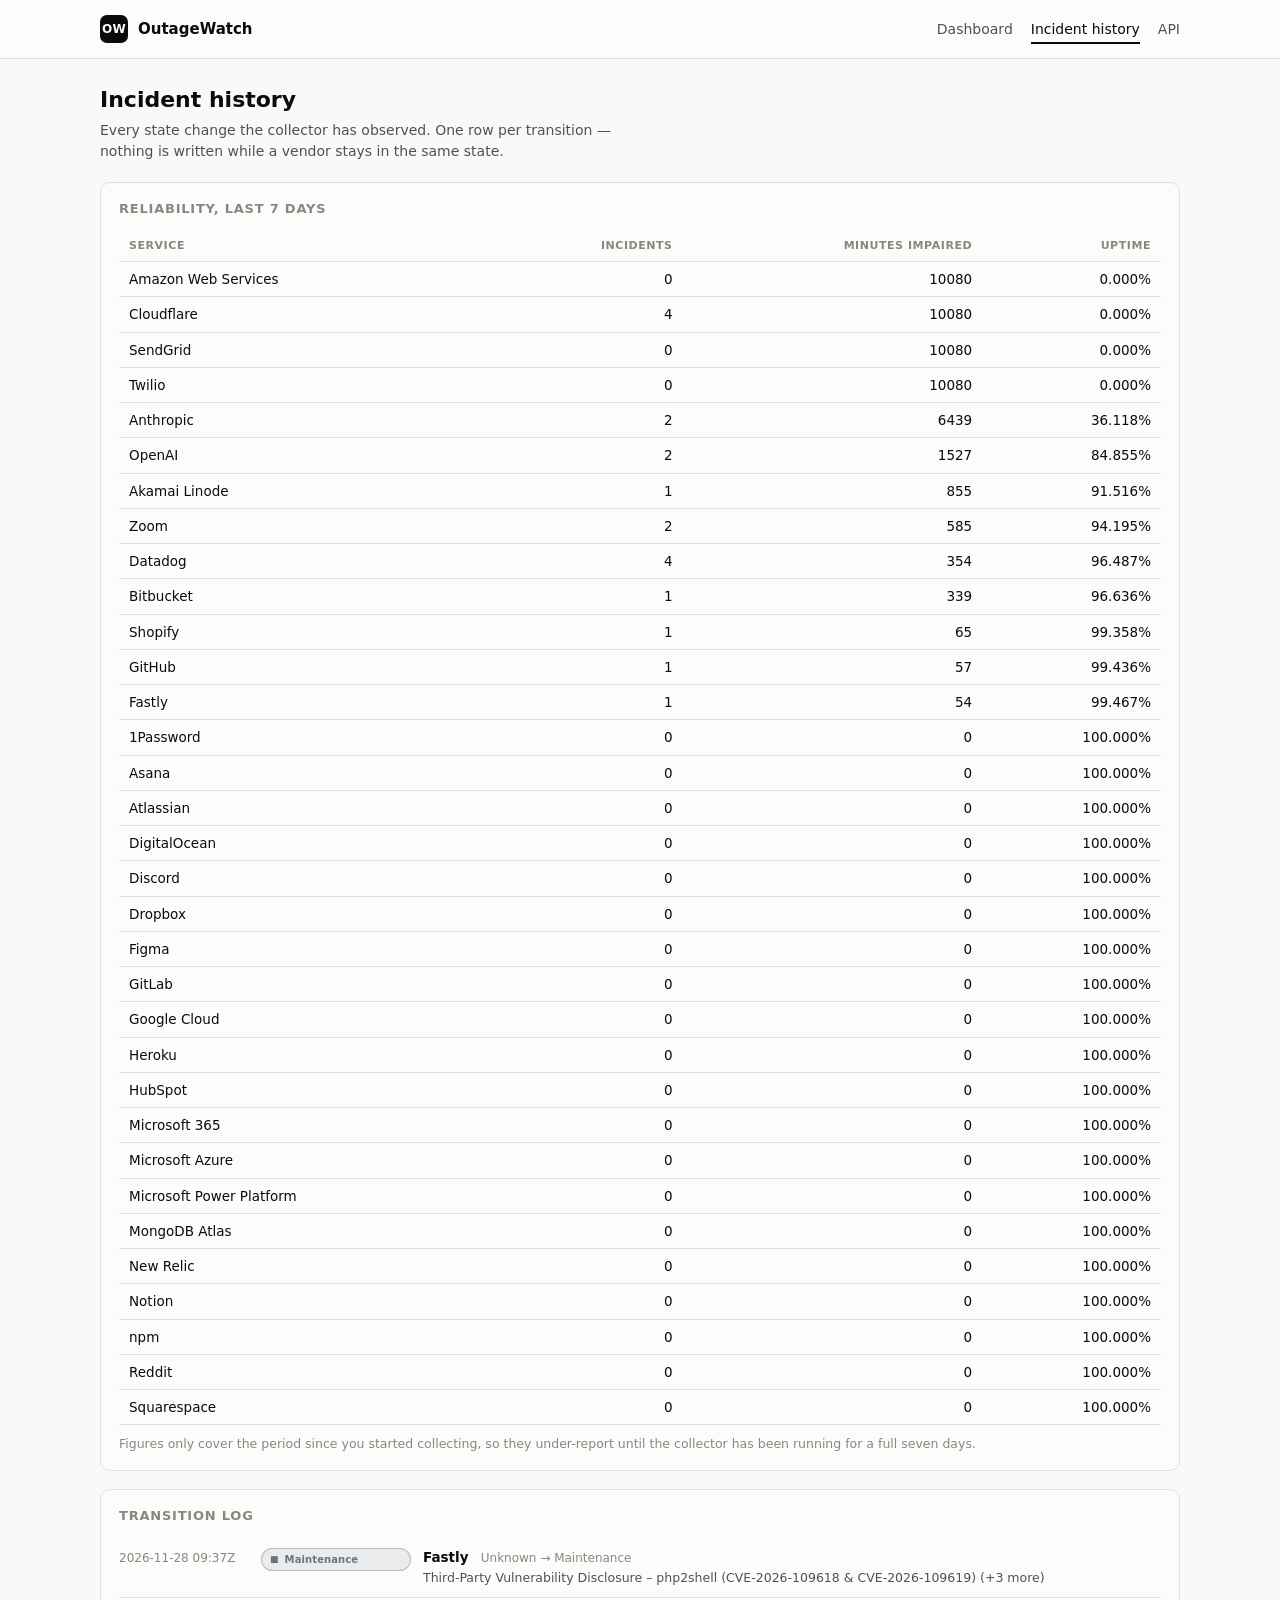
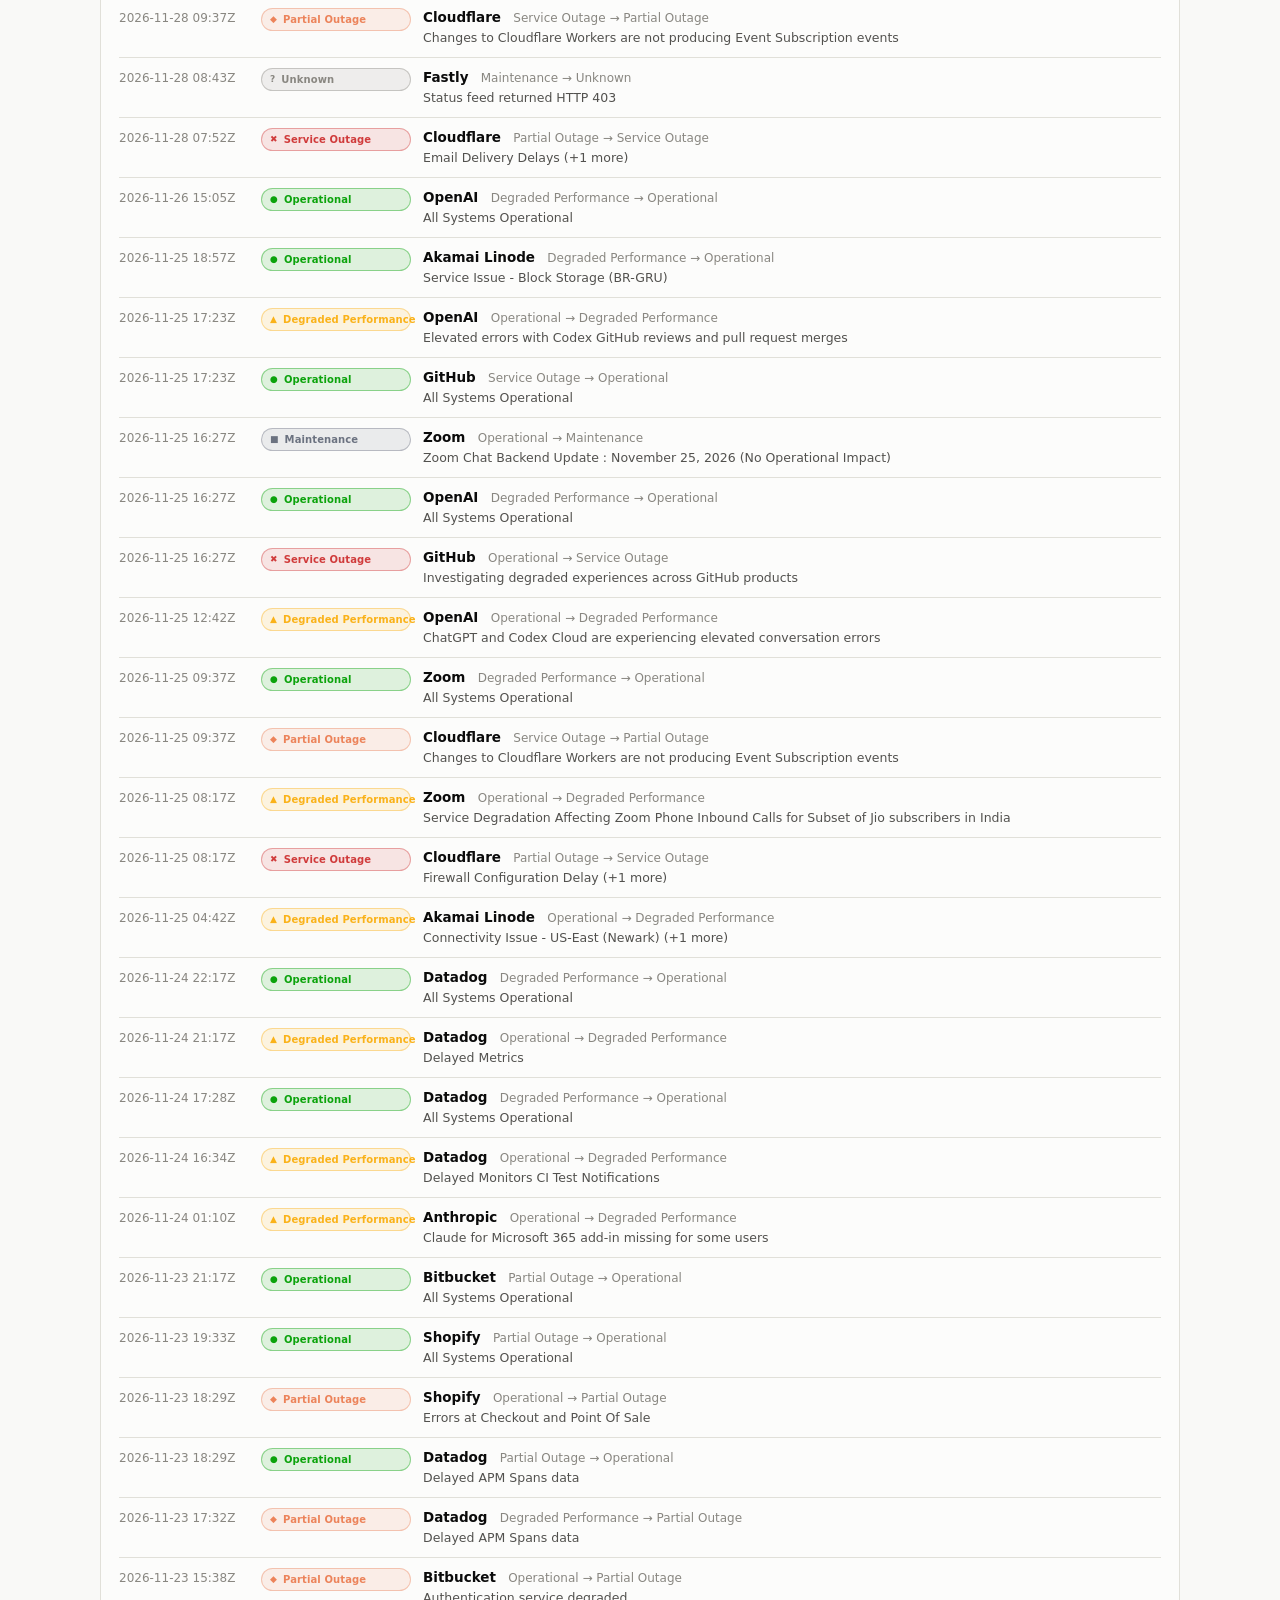
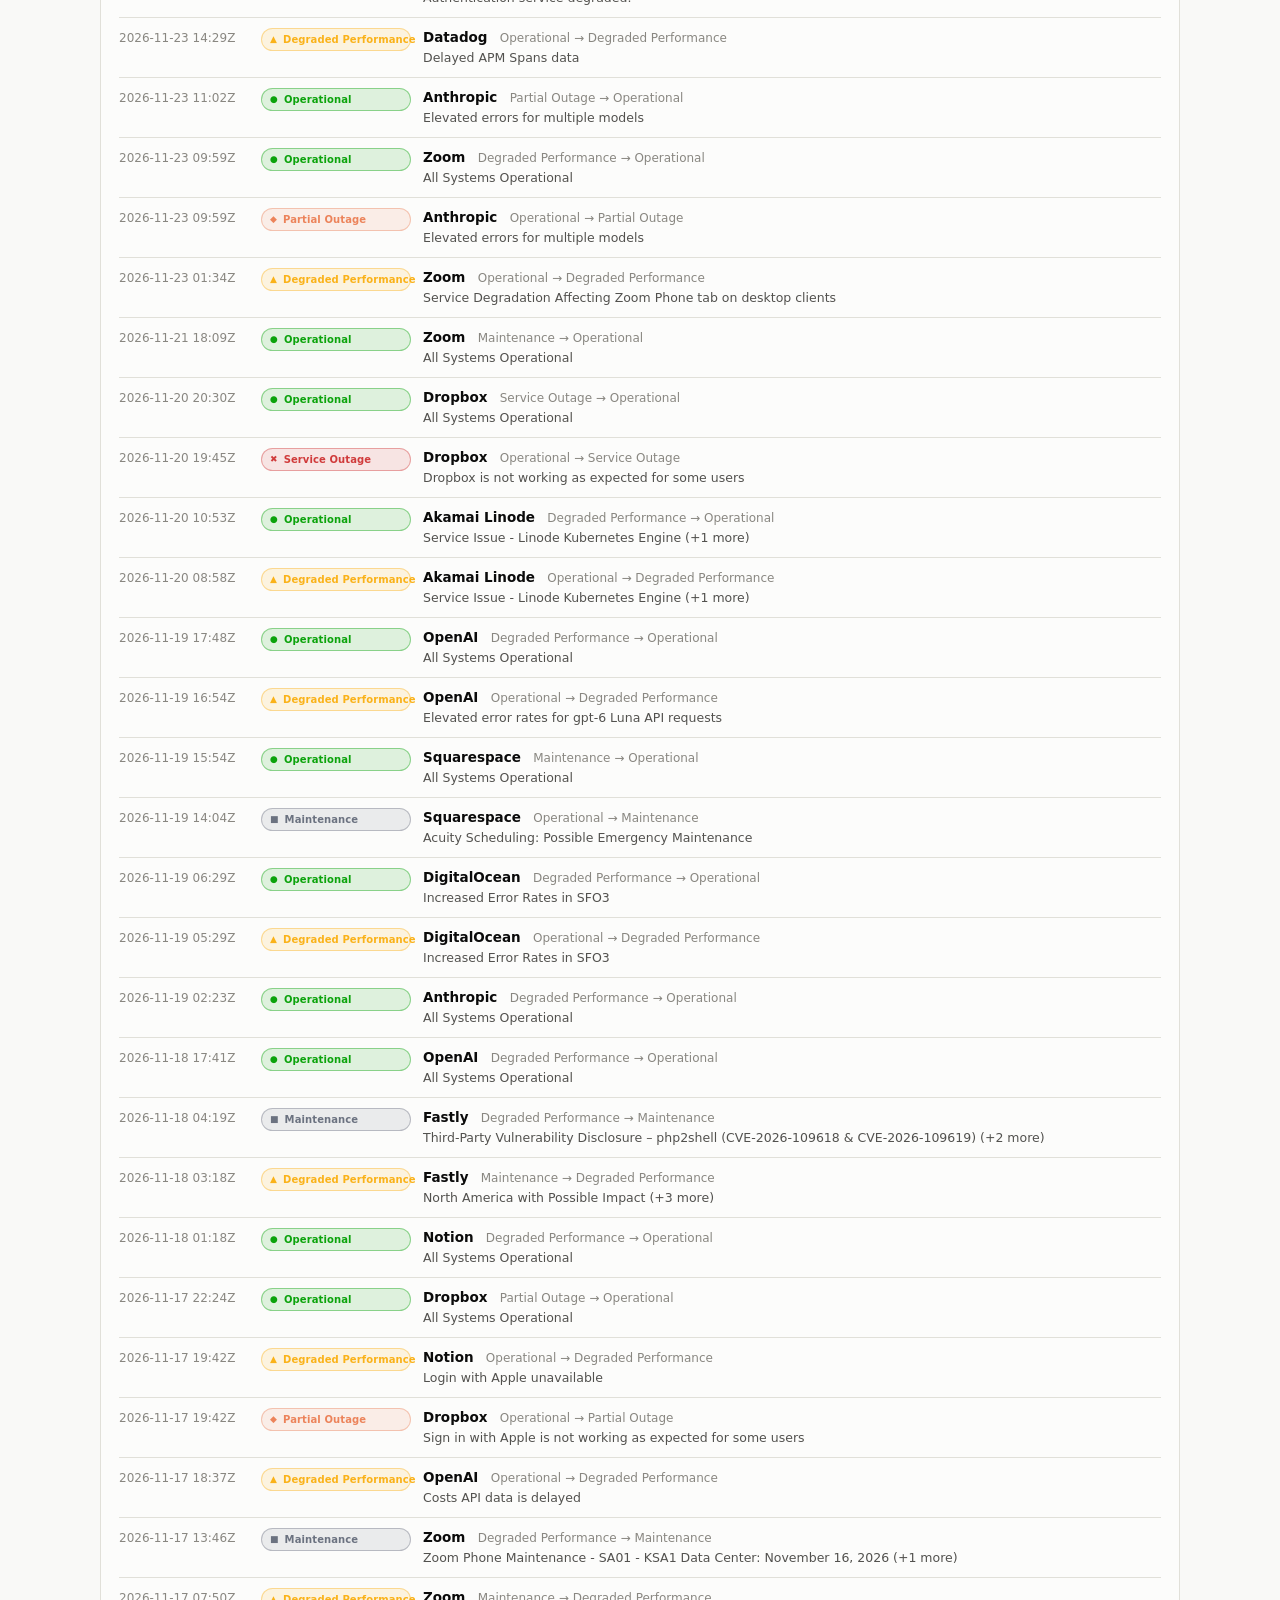
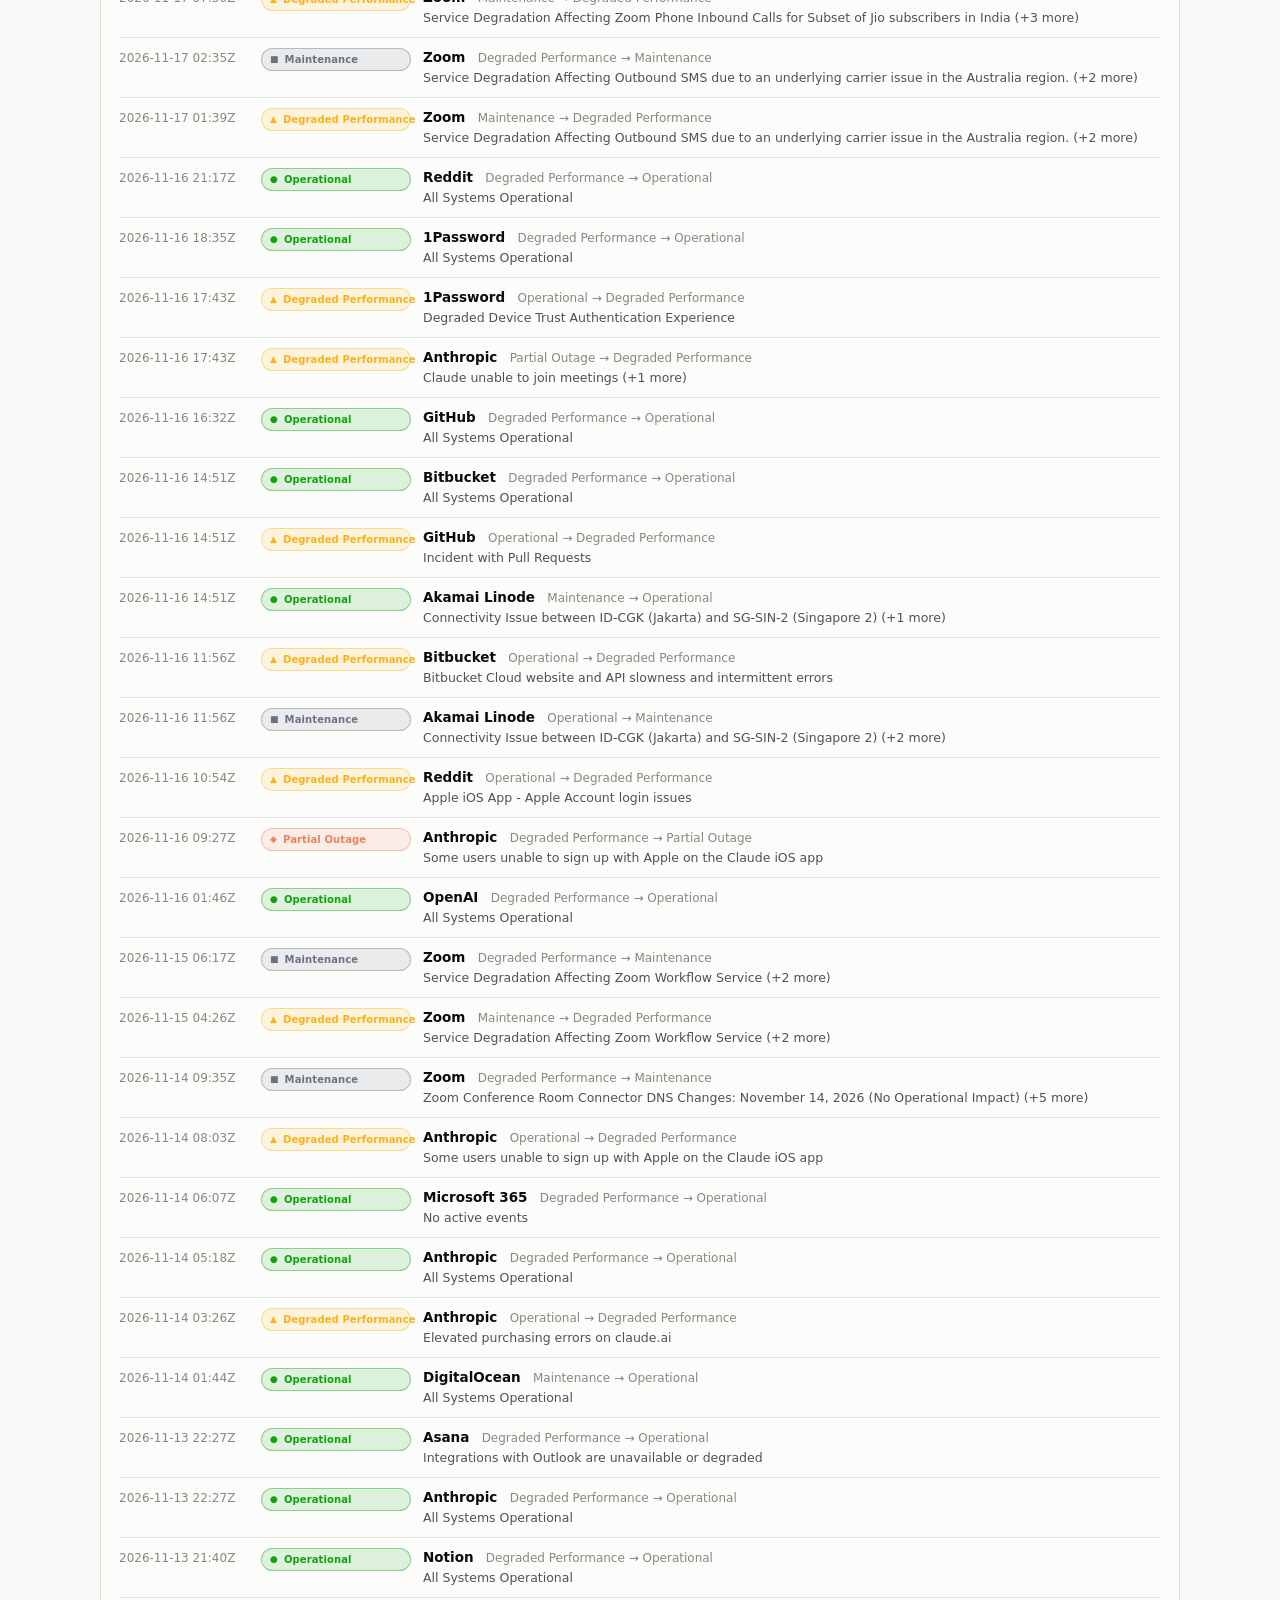
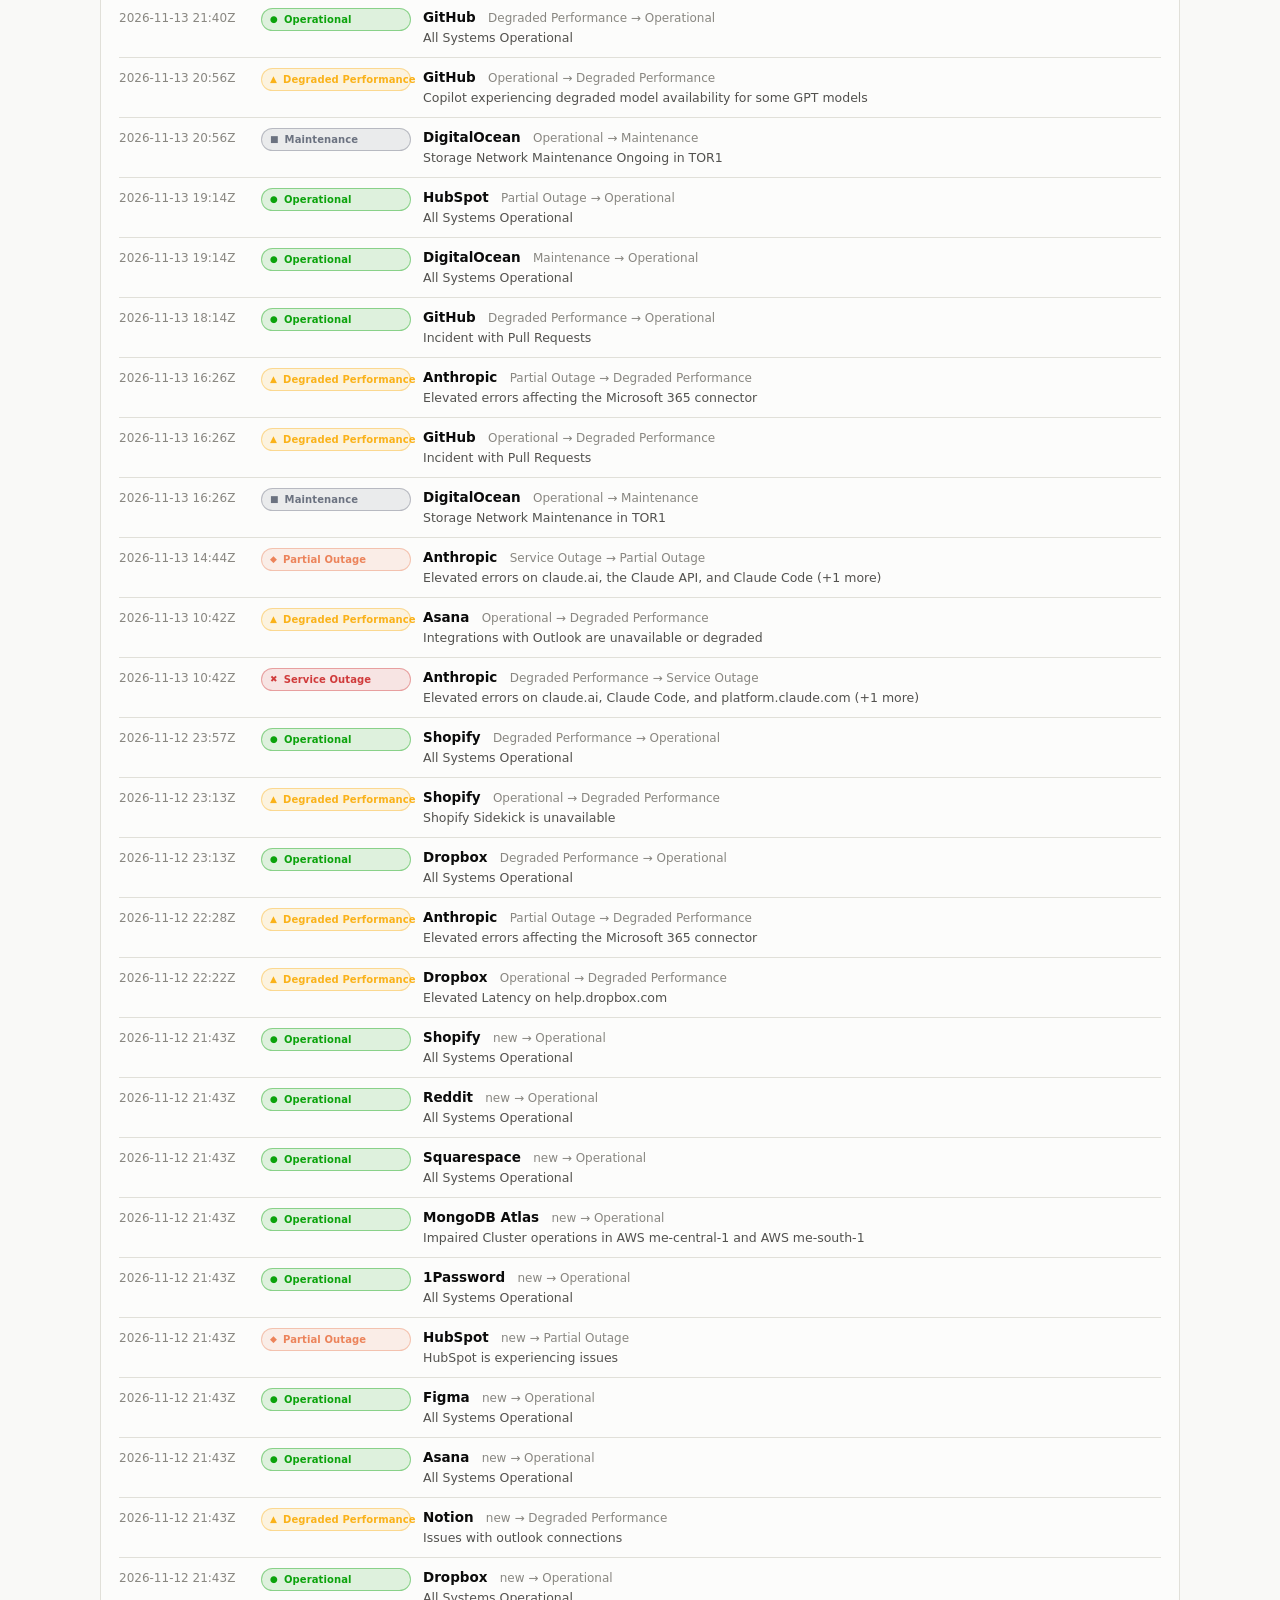
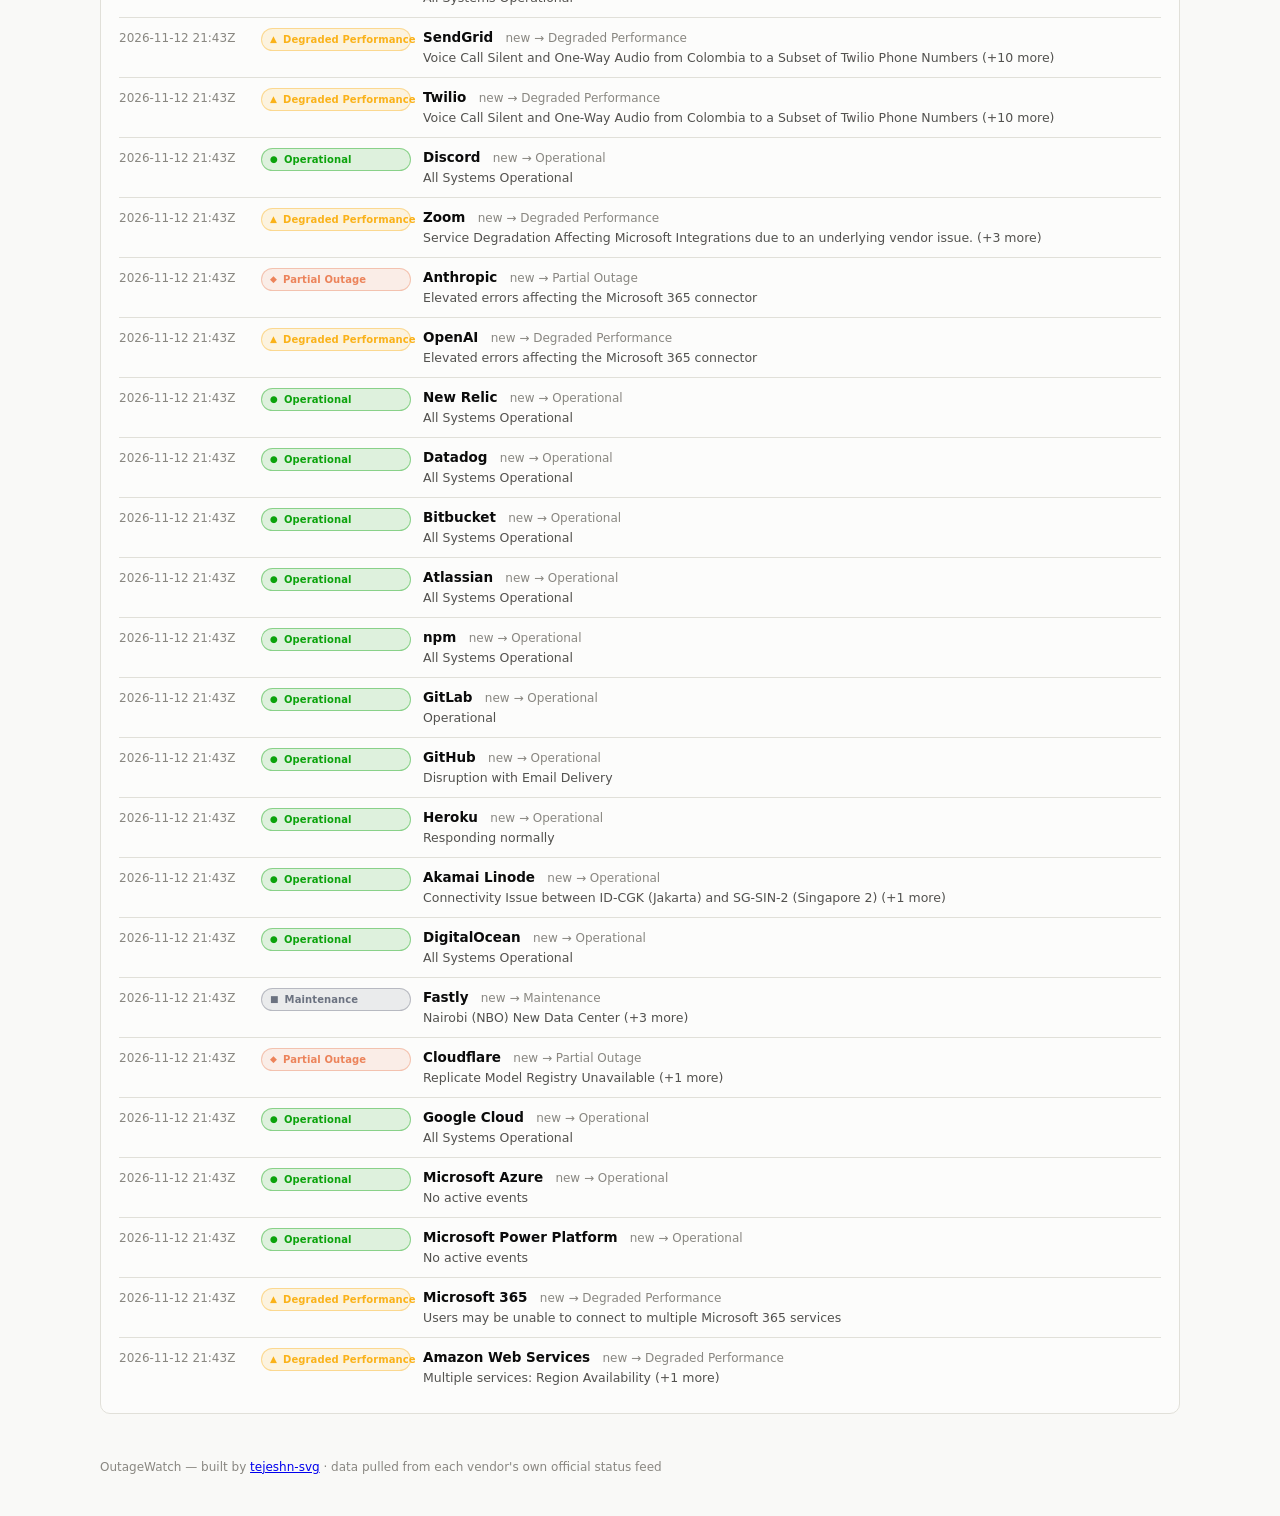
==== docs/history.html @ 97da57f4 "status: 2026-11-28 11:26 UTC" ====
<!DOCTYPE html>
<html lang="en">
<head>
  <meta charset="utf-8">
  <meta name="viewport" content="width=device-width, initial-scale=1">
  <title>OutageWatch &middot; Incident history</title>
  <link rel="stylesheet" href="static/style.css">
</head>
<body>
  <header class="topbar">
    <div class="wrap topbar-inner">
      <a class="brand" href="index.html">
        <span class="brand-mark">OW</span>
        <span class="brand-text">OutageWatch</span>
      </a>
      <nav class="nav">
        <a href="index.html" class="">Dashboard</a>
        <a href="history.html" class="on">Incident history</a>
        <a href="status.json">API</a>
      </nav>
    </div>
  </header>

  <main class="wrap">
    

<h1 class="page-title">Incident history</h1>
<p class="lede">Every state change the collector has observed. One row per transition &mdash;
nothing is written while a vendor stays in the same state.</p>

<section class="card">
  <h2 class="sec">Reliability, last 7 days</h2>
  
  <table class="table">
    <thead><tr><th>Service</th><th class="num">Incidents</th><th class="num">Minutes impaired</th><th class="num">Uptime</th></tr></thead>
    <tbody>
      
      <tr>
        <td>Amazon Web Services</td>
        <td class="num">0</td>
        <td class="num">10080</td>
        <td class="num">0.000%</td>
      </tr>
      
      <tr>
        <td>Cloudflare</td>
        <td class="num">4</td>
        <td class="num">10080</td>
        <td class="num">0.000%</td>
      </tr>
      
      <tr>
        <td>SendGrid</td>
        <td class="num">0</td>
        <td class="num">10080</td>
        <td class="num">0.000%</td>
      </tr>
      
      <tr>
        <td>Twilio</td>
        <td class="num">0</td>
        <td class="num">10080</td>
        <td class="num">0.000%</td>
      </tr>
      
      <tr>
        <td>Anthropic</td>
        <td class="num">2</td>
        <td class="num">6439</td>
        <td class="num">36.118%</td>
      </tr>
      
      <tr>
        <td>OpenAI</td>
        <td class="num">2</td>
        <td class="num">1527</td>
        <td class="num">84.855%</td>
      </tr>
      
      <tr>
        <td>Akamai Linode</td>
        <td class="num">1</td>
        <td class="num">855</td>
        <td class="num">91.516%</td>
      </tr>
      
      <tr>
        <td>Zoom</td>
        <td class="num">2</td>
        <td class="num">585</td>
        <td class="num">94.195%</td>
      </tr>
      
      <tr>
        <td>Datadog</td>
        <td class="num">4</td>
        <td class="num">354</td>
        <td class="num">96.487%</td>
      </tr>
      
      <tr>
        <td>Bitbucket</td>
        <td class="num">1</td>
        <td class="num">339</td>
        <td class="num">96.636%</td>
      </tr>
      
      <tr>
        <td>Shopify</td>
        <td class="num">1</td>
        <td class="num">65</td>
        <td class="num">99.358%</td>
      </tr>
      
      <tr>
        <td>GitHub</td>
        <td class="num">1</td>
        <td class="num">57</td>
        <td class="num">99.436%</td>
      </tr>
      
      <tr>
        <td>Fastly</td>
        <td class="num">1</td>
        <td class="num">54</td>
        <td class="num">99.467%</td>
      </tr>
      
      <tr>
        <td>1Password</td>
        <td class="num">0</td>
        <td class="num">0</td>
        <td class="num">100.000%</td>
      </tr>
      
      <tr>
        <td>Asana</td>
        <td class="num">0</td>
        <td class="num">0</td>
        <td class="num">100.000%</td>
      </tr>
      
      <tr>
        <td>Atlassian</td>
        <td class="num">0</td>
        <td class="num">0</td>
        <td class="num">100.000%</td>
      </tr>
      
      <tr>
        <td>DigitalOcean</td>
        <td class="num">0</td>
        <td class="num">0</td>
        <td class="num">100.000%</td>
      </tr>
      
      <tr>
        <td>Discord</td>
        <td class="num">0</td>
        <td class="num">0</td>
        <td class="num">100.000%</td>
      </tr>
      
      <tr>
        <td>Dropbox</td>
        <td class="num">0</td>
        <td class="num">0</td>
        <td class="num">100.000%</td>
      </tr>
      
      <tr>
        <td>Figma</td>
        <td class="num">0</td>
        <td class="num">0</td>
        <td class="num">100.000%</td>
      </tr>
      
      <tr>
        <td>GitLab</td>
        <td class="num">0</td>
        <td class="num">0</td>
        <td class="num">100.000%</td>
      </tr>
      
      <tr>
        <td>Google Cloud</td>
        <td class="num">0</td>
        <td class="num">0</td>
        <td class="num">100.000%</td>
      </tr>
      
      <tr>
        <td>Heroku</td>
        <td class="num">0</td>
        <td class="num">0</td>
        <td class="num">100.000%</td>
      </tr>
      
      <tr>
        <td>HubSpot</td>
        <td class="num">0</td>
        <td class="num">0</td>
        <td class="num">100.000%</td>
      </tr>
      
      <tr>
        <td>Microsoft 365</td>
        <td class="num">0</td>
        <td class="num">0</td>
        <td class="num">100.000%</td>
      </tr>
      
      <tr>
        <td>Microsoft Azure</td>
        <td class="num">0</td>
        <td class="num">0</td>
        <td class="num">100.000%</td>
      </tr>
      
      <tr>
        <td>Microsoft Power Platform</td>
        <td class="num">0</td>
        <td class="num">0</td>
        <td class="num">100.000%</td>
      </tr>
      
      <tr>
        <td>MongoDB Atlas</td>
        <td class="num">0</td>
        <td class="num">0</td>
        <td class="num">100.000%</td>
      </tr>
      
      <tr>
        <td>New Relic</td>
        <td class="num">0</td>
        <td class="num">0</td>
        <td class="num">100.000%</td>
      </tr>
      
      <tr>
        <td>Notion</td>
        <td class="num">0</td>
        <td class="num">0</td>
        <td class="num">100.000%</td>
      </tr>
      
      <tr>
        <td>npm</td>
        <td class="num">0</td>
        <td class="num">0</td>
        <td class="num">100.000%</td>
      </tr>
      
      <tr>
        <td>Reddit</td>
        <td class="num">0</td>
        <td class="num">0</td>
        <td class="num">100.000%</td>
      </tr>
      
      <tr>
        <td>Squarespace</td>
        <td class="num">0</td>
        <td class="num">0</td>
        <td class="num">100.000%</td>
      </tr>
      
    </tbody>
  </table>
  <p class="note">Figures only cover the period since you started collecting, so they
  under-report until the collector has been running for a full seven days.</p>
  
</section>

<section class="card">
  <h2 class="sec">Transition log</h2>
  
  <ul class="timeline">
    
    <li>
      <span class="tl-time">2026-11-28 09:37Z</span>
      <span class="badge sm" style="--c: #6b7280">
        <span class="badge-icon" aria-hidden="true">■</span>Maintenance
      </span>
      <span class="tl-body">
        <b>Fastly</b>
        <span class="tl-from">Unknown &rarr; Maintenance</span>
        <span class="tl-note">Third-Party Vulnerability Disclosure – php2shell (CVE-2026-109618 &amp; CVE-2026-109619) (+3 more)</span>
      </span>
    </li>
    
    <li>
      <span class="tl-time">2026-11-28 09:37Z</span>
      <span class="badge sm" style="--c: #ec835a">
        <span class="badge-icon" aria-hidden="true">◆</span>Partial Outage
      </span>
      <span class="tl-body">
        <b>Cloudflare</b>
        <span class="tl-from">Service Outage &rarr; Partial Outage</span>
        <span class="tl-note">Changes to Cloudflare Workers are not producing Event Subscription events</span>
      </span>
    </li>
    
    <li>
      <span class="tl-time">2026-11-28 08:43Z</span>
      <span class="badge sm" style="--c: #898781">
        <span class="badge-icon" aria-hidden="true">?</span>Unknown
      </span>
      <span class="tl-body">
        <b>Fastly</b>
        <span class="tl-from">Maintenance &rarr; Unknown</span>
        <span class="tl-note">Status feed returned HTTP 403</span>
      </span>
    </li>
    
    <li>
      <span class="tl-time">2026-11-28 07:52Z</span>
      <span class="badge sm" style="--c: #d03b3b">
        <span class="badge-icon" aria-hidden="true">✖</span>Service Outage
      </span>
      <span class="tl-body">
        <b>Cloudflare</b>
        <span class="tl-from">Partial Outage &rarr; Service Outage</span>
        <span class="tl-note">Email Delivery Delays (+1 more)</span>
      </span>
    </li>
    
    <li>
      <span class="tl-time">2026-11-26 15:05Z</span>
      <span class="badge sm" style="--c: #0ca30c">
        <span class="badge-icon" aria-hidden="true">●</span>Operational
      </span>
      <span class="tl-body">
        <b>OpenAI</b>
        <span class="tl-from">Degraded Performance &rarr; Operational</span>
        <span class="tl-note">All Systems Operational</span>
      </span>
    </li>
    
    <li>
      <span class="tl-time">2026-11-25 18:57Z</span>
      <span class="badge sm" style="--c: #0ca30c">
        <span class="badge-icon" aria-hidden="true">●</span>Operational
      </span>
      <span class="tl-body">
        <b>Akamai Linode</b>
        <span class="tl-from">Degraded Performance &rarr; Operational</span>
        <span class="tl-note">Service Issue - Block Storage (BR-GRU)</span>
      </span>
    </li>
    
    <li>
      <span class="tl-time">2026-11-25 17:23Z</span>
      <span class="badge sm" style="--c: #fab219">
        <span class="badge-icon" aria-hidden="true">▲</span>Degraded Performance
      </span>
      <span class="tl-body">
        <b>OpenAI</b>
        <span class="tl-from">Operational &rarr; Degraded Performance</span>
        <span class="tl-note">Elevated errors with Codex GitHub reviews and pull request merges</span>
      </span>
    </li>
    
    <li>
      <span class="tl-time">2026-11-25 17:23Z</span>
      <span class="badge sm" style="--c: #0ca30c">
        <span class="badge-icon" aria-hidden="true">●</span>Operational
      </span>
      <span class="tl-body">
        <b>GitHub</b>
        <span class="tl-from">Service Outage &rarr; Operational</span>
        <span class="tl-note">All Systems Operational</span>
      </span>
    </li>
    
    <li>
      <span class="tl-time">2026-11-25 16:27Z</span>
      <span class="badge sm" style="--c: #6b7280">
        <span class="badge-icon" aria-hidden="true">■</span>Maintenance
      </span>
      <span class="tl-body">
        <b>Zoom</b>
        <span class="tl-from">Operational &rarr; Maintenance</span>
        <span class="tl-note">Zoom Chat Backend Update : November 25, 2026 (No Operational Impact)</span>
      </span>
    </li>
    
    <li>
      <span class="tl-time">2026-11-25 16:27Z</span>
      <span class="badge sm" style="--c: #0ca30c">
        <span class="badge-icon" aria-hidden="true">●</span>Operational
      </span>
      <span class="tl-body">
        <b>OpenAI</b>
        <span class="tl-from">Degraded Performance &rarr; Operational</span>
        <span class="tl-note">All Systems Operational</span>
      </span>
    </li>
    
    <li>
      <span class="tl-time">2026-11-25 16:27Z</span>
      <span class="badge sm" style="--c: #d03b3b">
        <span class="badge-icon" aria-hidden="true">✖</span>Service Outage
      </span>
      <span class="tl-body">
        <b>GitHub</b>
        <span class="tl-from">Operational &rarr; Service Outage</span>
        <span class="tl-note">Investigating degraded experiences across GitHub products</span>
      </span>
    </li>
    
    <li>
      <span class="tl-time">2026-11-25 12:42Z</span>
      <span class="badge sm" style="--c: #fab219">
        <span class="badge-icon" aria-hidden="true">▲</span>Degraded Performance
      </span>
      <span class="tl-body">
        <b>OpenAI</b>
        <span class="tl-from">Operational &rarr; Degraded Performance</span>
        <span class="tl-note">ChatGPT and Codex Cloud are experiencing elevated conversation errors</span>
      </span>
    </li>
    
    <li>
      <span class="tl-time">2026-11-25 09:37Z</span>
      <span class="badge sm" style="--c: #0ca30c">
        <span class="badge-icon" aria-hidden="true">●</span>Operational
      </span>
      <span class="tl-body">
        <b>Zoom</b>
        <span class="tl-from">Degraded Performance &rarr; Operational</span>
        <span class="tl-note">All Systems Operational</span>
      </span>
    </li>
    
    <li>
      <span class="tl-time">2026-11-25 09:37Z</span>
      <span class="badge sm" style="--c: #ec835a">
        <span class="badge-icon" aria-hidden="true">◆</span>Partial Outage
      </span>
      <span class="tl-body">
        <b>Cloudflare</b>
        <span class="tl-from">Service Outage &rarr; Partial Outage</span>
        <span class="tl-note">Changes to Cloudflare Workers are not producing Event Subscription events</span>
      </span>
    </li>
    
    <li>
      <span class="tl-time">2026-11-25 08:17Z</span>
      <span class="badge sm" style="--c: #fab219">
        <span class="badge-icon" aria-hidden="true">▲</span>Degraded Performance
      </span>
      <span class="tl-body">
        <b>Zoom</b>
        <span class="tl-from">Operational &rarr; Degraded Performance</span>
        <span class="tl-note">Service Degradation Affecting Zoom Phone Inbound Calls for Subset of Jio subscribers in India</span>
      </span>
    </li>
    
    <li>
      <span class="tl-time">2026-11-25 08:17Z</span>
      <span class="badge sm" style="--c: #d03b3b">
        <span class="badge-icon" aria-hidden="true">✖</span>Service Outage
      </span>
      <span class="tl-body">
        <b>Cloudflare</b>
        <span class="tl-from">Partial Outage &rarr; Service Outage</span>
        <span class="tl-note">Firewall Configuration Delay (+1 more)</span>
      </span>
    </li>
    
    <li>
      <span class="tl-time">2026-11-25 04:42Z</span>
      <span class="badge sm" style="--c: #fab219">
        <span class="badge-icon" aria-hidden="true">▲</span>Degraded Performance
      </span>
      <span class="tl-body">
        <b>Akamai Linode</b>
        <span class="tl-from">Operational &rarr; Degraded Performance</span>
        <span class="tl-note">Connectivity Issue - US-East (Newark) (+1 more)</span>
      </span>
    </li>
    
    <li>
      <span class="tl-time">2026-11-24 22:17Z</span>
      <span class="badge sm" style="--c: #0ca30c">
        <span class="badge-icon" aria-hidden="true">●</span>Operational
      </span>
      <span class="tl-body">
        <b>Datadog</b>
        <span class="tl-from">Degraded Performance &rarr; Operational</span>
        <span class="tl-note">All Systems Operational</span>
      </span>
    </li>
    
    <li>
      <span class="tl-time">2026-11-24 21:17Z</span>
      <span class="badge sm" style="--c: #fab219">
        <span class="badge-icon" aria-hidden="true">▲</span>Degraded Performance
      </span>
      <span class="tl-body">
        <b>Datadog</b>
        <span class="tl-from">Operational &rarr; Degraded Performance</span>
        <span class="tl-note">Delayed Metrics</span>
      </span>
    </li>
    
    <li>
      <span class="tl-time">2026-11-24 17:28Z</span>
      <span class="badge sm" style="--c: #0ca30c">
        <span class="badge-icon" aria-hidden="true">●</span>Operational
      </span>
      <span class="tl-body">
        <b>Datadog</b>
        <span class="tl-from">Degraded Performance &rarr; Operational</span>
        <span class="tl-note">All Systems Operational</span>
      </span>
    </li>
    
    <li>
      <span class="tl-time">2026-11-24 16:34Z</span>
      <span class="badge sm" style="--c: #fab219">
        <span class="badge-icon" aria-hidden="true">▲</span>Degraded Performance
      </span>
      <span class="tl-body">
        <b>Datadog</b>
        <span class="tl-from">Operational &rarr; Degraded Performance</span>
        <span class="tl-note">Delayed Monitors CI Test Notifications</span>
      </span>
    </li>
    
    <li>
      <span class="tl-time">2026-11-24 01:10Z</span>
      <span class="badge sm" style="--c: #fab219">
        <span class="badge-icon" aria-hidden="true">▲</span>Degraded Performance
      </span>
      <span class="tl-body">
        <b>Anthropic</b>
        <span class="tl-from">Operational &rarr; Degraded Performance</span>
        <span class="tl-note">Claude for Microsoft 365 add-in missing for some users</span>
      </span>
    </li>
    
    <li>
      <span class="tl-time">2026-11-23 21:17Z</span>
      <span class="badge sm" style="--c: #0ca30c">
        <span class="badge-icon" aria-hidden="true">●</span>Operational
      </span>
      <span class="tl-body">
        <b>Bitbucket</b>
        <span class="tl-from">Partial Outage &rarr; Operational</span>
        <span class="tl-note">All Systems Operational</span>
      </span>
    </li>
    
    <li>
      <span class="tl-time">2026-11-23 19:33Z</span>
      <span class="badge sm" style="--c: #0ca30c">
        <span class="badge-icon" aria-hidden="true">●</span>Operational
      </span>
      <span class="tl-body">
        <b>Shopify</b>
        <span class="tl-from">Partial Outage &rarr; Operational</span>
        <span class="tl-note">All Systems Operational</span>
      </span>
    </li>
    
    <li>
      <span class="tl-time">2026-11-23 18:29Z</span>
      <span class="badge sm" style="--c: #ec835a">
        <span class="badge-icon" aria-hidden="true">◆</span>Partial Outage
      </span>
      <span class="tl-body">
        <b>Shopify</b>
        <span class="tl-from">Operational &rarr; Partial Outage</span>
        <span class="tl-note">Errors at Checkout and Point Of Sale</span>
      </span>
    </li>
    
    <li>
      <span class="tl-time">2026-11-23 18:29Z</span>
      <span class="badge sm" style="--c: #0ca30c">
        <span class="badge-icon" aria-hidden="true">●</span>Operational
      </span>
      <span class="tl-body">
        <b>Datadog</b>
        <span class="tl-from">Partial Outage &rarr; Operational</span>
        <span class="tl-note">Delayed APM Spans data</span>
      </span>
    </li>
    
    <li>
      <span class="tl-time">2026-11-23 17:32Z</span>
      <span class="badge sm" style="--c: #ec835a">
        <span class="badge-icon" aria-hidden="true">◆</span>Partial Outage
      </span>
      <span class="tl-body">
        <b>Datadog</b>
        <span class="tl-from">Degraded Performance &rarr; Partial Outage</span>
        <span class="tl-note">Delayed APM Spans data</span>
      </span>
    </li>
    
    <li>
      <span class="tl-time">2026-11-23 15:38Z</span>
      <span class="badge sm" style="--c: #ec835a">
        <span class="badge-icon" aria-hidden="true">◆</span>Partial Outage
      </span>
      <span class="tl-body">
        <b>Bitbucket</b>
        <span class="tl-from">Operational &rarr; Partial Outage</span>
        <span class="tl-note">Authentication service degraded.</span>
      </span>
    </li>
    
    <li>
      <span class="tl-time">2026-11-23 14:29Z</span>
      <span class="badge sm" style="--c: #fab219">
        <span class="badge-icon" aria-hidden="true">▲</span>Degraded Performance
      </span>
      <span class="tl-body">
        <b>Datadog</b>
        <span class="tl-from">Operational &rarr; Degraded Performance</span>
        <span class="tl-note">Delayed APM Spans data</span>
      </span>
    </li>
    
    <li>
      <span class="tl-time">2026-11-23 11:02Z</span>
      <span class="badge sm" style="--c: #0ca30c">
        <span class="badge-icon" aria-hidden="true">●</span>Operational
      </span>
      <span class="tl-body">
        <b>Anthropic</b>
        <span class="tl-from">Partial Outage &rarr; Operational</span>
        <span class="tl-note">Elevated errors for multiple models</span>
      </span>
    </li>
    
    <li>
      <span class="tl-time">2026-11-23 09:59Z</span>
      <span class="badge sm" style="--c: #0ca30c">
        <span class="badge-icon" aria-hidden="true">●</span>Operational
      </span>
      <span class="tl-body">
        <b>Zoom</b>
        <span class="tl-from">Degraded Performance &rarr; Operational</span>
        <span class="tl-note">All Systems Operational</span>
      </span>
    </li>
    
    <li>
      <span class="tl-time">2026-11-23 09:59Z</span>
      <span class="badge sm" style="--c: #ec835a">
        <span class="badge-icon" aria-hidden="true">◆</span>Partial Outage
      </span>
      <span class="tl-body">
        <b>Anthropic</b>
        <span class="tl-from">Operational &rarr; Partial Outage</span>
        <span class="tl-note">Elevated errors for multiple models</span>
      </span>
    </li>
    
    <li>
      <span class="tl-time">2026-11-23 01:34Z</span>
      <span class="badge sm" style="--c: #fab219">
        <span class="badge-icon" aria-hidden="true">▲</span>Degraded Performance
      </span>
      <span class="tl-body">
        <b>Zoom</b>
        <span class="tl-from">Operational &rarr; Degraded Performance</span>
        <span class="tl-note">Service Degradation Affecting Zoom Phone tab on desktop clients</span>
      </span>
    </li>
    
    <li>
      <span class="tl-time">2026-11-21 18:09Z</span>
      <span class="badge sm" style="--c: #0ca30c">
        <span class="badge-icon" aria-hidden="true">●</span>Operational
      </span>
      <span class="tl-body">
        <b>Zoom</b>
        <span class="tl-from">Maintenance &rarr; Operational</span>
        <span class="tl-note">All Systems Operational</span>
      </span>
    </li>
    
    <li>
      <span class="tl-time">2026-11-20 20:30Z</span>
      <span class="badge sm" style="--c: #0ca30c">
        <span class="badge-icon" aria-hidden="true">●</span>Operational
      </span>
      <span class="tl-body">
        <b>Dropbox</b>
        <span class="tl-from">Service Outage &rarr; Operational</span>
        <span class="tl-note">All Systems Operational</span>
      </span>
    </li>
    
    <li>
      <span class="tl-time">2026-11-20 19:45Z</span>
      <span class="badge sm" style="--c: #d03b3b">
        <span class="badge-icon" aria-hidden="true">✖</span>Service Outage
      </span>
      <span class="tl-body">
        <b>Dropbox</b>
        <span class="tl-from">Operational &rarr; Service Outage</span>
        <span class="tl-note">Dropbox is not working as expected for some users</span>
      </span>
    </li>
    
    <li>
      <span class="tl-time">2026-11-20 10:53Z</span>
      <span class="badge sm" style="--c: #0ca30c">
        <span class="badge-icon" aria-hidden="true">●</span>Operational
      </span>
      <span class="tl-body">
        <b>Akamai Linode</b>
        <span class="tl-from">Degraded Performance &rarr; Operational</span>
        <span class="tl-note">Service Issue - Linode Kubernetes Engine (+1 more)</span>
      </span>
    </li>
    
    <li>
      <span class="tl-time">2026-11-20 08:58Z</span>
      <span class="badge sm" style="--c: #fab219">
        <span class="badge-icon" aria-hidden="true">▲</span>Degraded Performance
      </span>
      <span class="tl-body">
        <b>Akamai Linode</b>
        <span class="tl-from">Operational &rarr; Degraded Performance</span>
        <span class="tl-note">Service Issue - Linode Kubernetes Engine (+1 more)</span>
      </span>
    </li>
    
    <li>
      <span class="tl-time">2026-11-19 17:48Z</span>
      <span class="badge sm" style="--c: #0ca30c">
        <span class="badge-icon" aria-hidden="true">●</span>Operational
      </span>
      <span class="tl-body">
        <b>OpenAI</b>
        <span class="tl-from">Degraded Performance &rarr; Operational</span>
        <span class="tl-note">All Systems Operational</span>
      </span>
    </li>
    
    <li>
      <span class="tl-time">2026-11-19 16:54Z</span>
      <span class="badge sm" style="--c: #fab219">
        <span class="badge-icon" aria-hidden="true">▲</span>Degraded Performance
      </span>
      <span class="tl-body">
        <b>OpenAI</b>
        <span class="tl-from">Operational &rarr; Degraded Performance</span>
        <span class="tl-note">Elevated error rates for gpt-6 Luna API requests</span>
      </span>
    </li>
    
    <li>
      <span class="tl-time">2026-11-19 15:54Z</span>
      <span class="badge sm" style="--c: #0ca30c">
        <span class="badge-icon" aria-hidden="true">●</span>Operational
      </span>
      <span class="tl-body">
        <b>Squarespace</b>
        <span class="tl-from">Maintenance &rarr; Operational</span>
        <span class="tl-note">All Systems Operational</span>
      </span>
    </li>
    
    <li>
      <span class="tl-time">2026-11-19 14:04Z</span>
      <span class="badge sm" style="--c: #6b7280">
        <span class="badge-icon" aria-hidden="true">■</span>Maintenance
      </span>
      <span class="tl-body">
        <b>Squarespace</b>
        <span class="tl-from">Operational &rarr; Maintenance</span>
        <span class="tl-note">Acuity Scheduling: Possible Emergency Maintenance</span>
      </span>
    </li>
    
    <li>
      <span class="tl-time">2026-11-19 06:29Z</span>
      <span class="badge sm" style="--c: #0ca30c">
        <span class="badge-icon" aria-hidden="true">●</span>Operational
      </span>
      <span class="tl-body">
        <b>DigitalOcean</b>
        <span class="tl-from">Degraded Performance &rarr; Operational</span>
        <span class="tl-note">Increased Error Rates in SFO3</span>
      </span>
    </li>
    
    <li>
      <span class="tl-time">2026-11-19 05:29Z</span>
      <span class="badge sm" style="--c: #fab219">
        <span class="badge-icon" aria-hidden="true">▲</span>Degraded Performance
      </span>
      <span class="tl-body">
        <b>DigitalOcean</b>
        <span class="tl-from">Operational &rarr; Degraded Performance</span>
        <span class="tl-note">Increased Error Rates in SFO3</span>
      </span>
    </li>
    
    <li>
      <span class="tl-time">2026-11-19 02:23Z</span>
      <span class="badge sm" style="--c: #0ca30c">
        <span class="badge-icon" aria-hidden="true">●</span>Operational
      </span>
      <span class="tl-body">
        <b>Anthropic</b>
        <span class="tl-from">Degraded Performance &rarr; Operational</span>
        <span class="tl-note">All Systems Operational</span>
      </span>
    </li>
    
    <li>
      <span class="tl-time">2026-11-18 17:41Z</span>
      <span class="badge sm" style="--c: #0ca30c">
        <span class="badge-icon" aria-hidden="true">●</span>Operational
      </span>
      <span class="tl-body">
        <b>OpenAI</b>
        <span class="tl-from">Degraded Performance &rarr; Operational</span>
        <span class="tl-note">All Systems Operational</span>
      </span>
    </li>
    
    <li>
      <span class="tl-time">2026-11-18 04:19Z</span>
      <span class="badge sm" style="--c: #6b7280">
        <span class="badge-icon" aria-hidden="true">■</span>Maintenance
      </span>
      <span class="tl-body">
        <b>Fastly</b>
        <span class="tl-from">Degraded Performance &rarr; Maintenance</span>
        <span class="tl-note">Third-Party Vulnerability Disclosure – php2shell (CVE-2026-109618 &amp; CVE-2026-109619) (+2 more)</span>
      </span>
    </li>
    
    <li>
      <span class="tl-time">2026-11-18 03:18Z</span>
      <span class="badge sm" style="--c: #fab219">
        <span class="badge-icon" aria-hidden="true">▲</span>Degraded Performance
      </span>
      <span class="tl-body">
        <b>Fastly</b>
        <span class="tl-from">Maintenance &rarr; Degraded Performance</span>
        <span class="tl-note">North America with Possible Impact (+3 more)</span>
      </span>
    </li>
    
    <li>
      <span class="tl-time">2026-11-18 01:18Z</span>
      <span class="badge sm" style="--c: #0ca30c">
        <span class="badge-icon" aria-hidden="true">●</span>Operational
      </span>
      <span class="tl-body">
        <b>Notion</b>
        <span class="tl-from">Degraded Performance &rarr; Operational</span>
        <span class="tl-note">All Systems Operational</span>
      </span>
    </li>
    
    <li>
      <span class="tl-time">2026-11-17 22:24Z</span>
      <span class="badge sm" style="--c: #0ca30c">
        <span class="badge-icon" aria-hidden="true">●</span>Operational
      </span>
      <span class="tl-body">
        <b>Dropbox</b>
        <span class="tl-from">Partial Outage &rarr; Operational</span>
        <span class="tl-note">All Systems Operational</span>
      </span>
    </li>
    
    <li>
      <span class="tl-time">2026-11-17 19:42Z</span>
      <span class="badge sm" style="--c: #fab219">
        <span class="badge-icon" aria-hidden="true">▲</span>Degraded Performance
      </span>
      <span class="tl-body">
        <b>Notion</b>
        <span class="tl-from">Operational &rarr; Degraded Performance</span>
        <span class="tl-note">Login with Apple unavailable</span>
      </span>
    </li>
    
    <li>
      <span class="tl-time">2026-11-17 19:42Z</span>
      <span class="badge sm" style="--c: #ec835a">
        <span class="badge-icon" aria-hidden="true">◆</span>Partial Outage
      </span>
      <span class="tl-body">
        <b>Dropbox</b>
        <span class="tl-from">Operational &rarr; Partial Outage</span>
        <span class="tl-note">Sign in with Apple is not working as expected for some users</span>
      </span>
    </li>
    
    <li>
      <span class="tl-time">2026-11-17 18:37Z</span>
      <span class="badge sm" style="--c: #fab219">
        <span class="badge-icon" aria-hidden="true">▲</span>Degraded Performance
      </span>
      <span class="tl-body">
        <b>OpenAI</b>
        <span class="tl-from">Operational &rarr; Degraded Performance</span>
        <span class="tl-note">Costs API data is delayed</span>
      </span>
    </li>
    
    <li>
      <span class="tl-time">2026-11-17 13:46Z</span>
      <span class="badge sm" style="--c: #6b7280">
        <span class="badge-icon" aria-hidden="true">■</span>Maintenance
      </span>
      <span class="tl-body">
        <b>Zoom</b>
        <span class="tl-from">Degraded Performance &rarr; Maintenance</span>
        <span class="tl-note">Zoom Phone Maintenance - SA01 - KSA1 Data Center: November 16, 2026 (+1 more)</span>
      </span>
    </li>
    
    <li>
      <span class="tl-time">2026-11-17 07:50Z</span>
      <span class="badge sm" style="--c: #fab219">
        <span class="badge-icon" aria-hidden="true">▲</span>Degraded Performance
      </span>
      <span class="tl-body">
        <b>Zoom</b>
        <span class="tl-from">Maintenance &rarr; Degraded Performance</span>
        <span class="tl-note">Service Degradation Affecting Zoom Phone Inbound Calls for Subset of Jio subscribers in India (+3 more)</span>
      </span>
    </li>
    
    <li>
      <span class="tl-time">2026-11-17 02:35Z</span>
      <span class="badge sm" style="--c: #6b7280">
        <span class="badge-icon" aria-hidden="true">■</span>Maintenance
      </span>
      <span class="tl-body">
        <b>Zoom</b>
        <span class="tl-from">Degraded Performance &rarr; Maintenance</span>
        <span class="tl-note">Service Degradation Affecting Outbound SMS due to an underlying carrier issue in the Australia region. (+2 more)</span>
      </span>
    </li>
    
    <li>
      <span class="tl-time">2026-11-17 01:39Z</span>
      <span class="badge sm" style="--c: #fab219">
        <span class="badge-icon" aria-hidden="true">▲</span>Degraded Performance
      </span>
      <span class="tl-body">
        <b>Zoom</b>
        <span class="tl-from">Maintenance &rarr; Degraded Performance</span>
        <span class="tl-note">Service Degradation Affecting Outbound SMS due to an underlying carrier issue in the Australia region. (+2 more)</span>
      </span>
    </li>
    
    <li>
      <span class="tl-time">2026-11-16 21:17Z</span>
      <span class="badge sm" style="--c: #0ca30c">
        <span class="badge-icon" aria-hidden="true">●</span>Operational
      </span>
      <span class="tl-body">
        <b>Reddit</b>
        <span class="tl-from">Degraded Performance &rarr; Operational</span>
        <span class="tl-note">All Systems Operational</span>
      </span>
    </li>
    
    <li>
      <span class="tl-time">2026-11-16 18:35Z</span>
      <span class="badge sm" style="--c: #0ca30c">
        <span class="badge-icon" aria-hidden="true">●</span>Operational
      </span>
      <span class="tl-body">
        <b>1Password</b>
        <span class="tl-from">Degraded Performance &rarr; Operational</span>
        <span class="tl-note">All Systems Operational</span>
      </span>
    </li>
    
    <li>
      <span class="tl-time">2026-11-16 17:43Z</span>
      <span class="badge sm" style="--c: #fab219">
        <span class="badge-icon" aria-hidden="true">▲</span>Degraded Performance
      </span>
      <span class="tl-body">
        <b>1Password</b>
        <span class="tl-from">Operational &rarr; Degraded Performance</span>
        <span class="tl-note">Degraded Device Trust Authentication Experience</span>
      </span>
    </li>
    
    <li>
      <span class="tl-time">2026-11-16 17:43Z</span>
      <span class="badge sm" style="--c: #fab219">
        <span class="badge-icon" aria-hidden="true">▲</span>Degraded Performance
      </span>
      <span class="tl-body">
        <b>Anthropic</b>
        <span class="tl-from">Partial Outage &rarr; Degraded Performance</span>
        <span class="tl-note">Claude unable to join meetings (+1 more)</span>
      </span>
    </li>
    
    <li>
      <span class="tl-time">2026-11-16 16:32Z</span>
      <span class="badge sm" style="--c: #0ca30c">
        <span class="badge-icon" aria-hidden="true">●</span>Operational
      </span>
      <span class="tl-body">
        <b>GitHub</b>
        <span class="tl-from">Degraded Performance &rarr; Operational</span>
        <span class="tl-note">All Systems Operational</span>
      </span>
    </li>
    
    <li>
      <span class="tl-time">2026-11-16 14:51Z</span>
      <span class="badge sm" style="--c: #0ca30c">
        <span class="badge-icon" aria-hidden="true">●</span>Operational
      </span>
      <span class="tl-body">
        <b>Bitbucket</b>
        <span class="tl-from">Degraded Performance &rarr; Operational</span>
        <span class="tl-note">All Systems Operational</span>
      </span>
    </li>
    
    <li>
      <span class="tl-time">2026-11-16 14:51Z</span>
      <span class="badge sm" style="--c: #fab219">
        <span class="badge-icon" aria-hidden="true">▲</span>Degraded Performance
      </span>
      <span class="tl-body">
        <b>GitHub</b>
        <span class="tl-from">Operational &rarr; Degraded Performance</span>
        <span class="tl-note">Incident with Pull Requests</span>
      </span>
    </li>
    
    <li>
      <span class="tl-time">2026-11-16 14:51Z</span>
      <span class="badge sm" style="--c: #0ca30c">
        <span class="badge-icon" aria-hidden="true">●</span>Operational
      </span>
      <span class="tl-body">
        <b>Akamai Linode</b>
        <span class="tl-from">Maintenance &rarr; Operational</span>
        <span class="tl-note">Connectivity Issue between ID-CGK (Jakarta) and SG-SIN-2 (Singapore 2) (+1 more)</span>
      </span>
    </li>
    
    <li>
      <span class="tl-time">2026-11-16 11:56Z</span>
      <span class="badge sm" style="--c: #fab219">
        <span class="badge-icon" aria-hidden="true">▲</span>Degraded Performance
      </span>
      <span class="tl-body">
        <b>Bitbucket</b>
        <span class="tl-from">Operational &rarr; Degraded Performance</span>
        <span class="tl-note">Bitbucket Cloud website and API slowness and intermittent errors</span>
      </span>
    </li>
    
    <li>
      <span class="tl-time">2026-11-16 11:56Z</span>
      <span class="badge sm" style="--c: #6b7280">
        <span class="badge-icon" aria-hidden="true">■</span>Maintenance
      </span>
      <span class="tl-body">
        <b>Akamai Linode</b>
        <span class="tl-from">Operational &rarr; Maintenance</span>
        <span class="tl-note">Connectivity Issue between ID-CGK (Jakarta) and SG-SIN-2 (Singapore 2) (+2 more)</span>
      </span>
    </li>
    
    <li>
      <span class="tl-time">2026-11-16 10:54Z</span>
      <span class="badge sm" style="--c: #fab219">
        <span class="badge-icon" aria-hidden="true">▲</span>Degraded Performance
      </span>
      <span class="tl-body">
        <b>Reddit</b>
        <span class="tl-from">Operational &rarr; Degraded Performance</span>
        <span class="tl-note">Apple iOS App - Apple Account login issues</span>
      </span>
    </li>
    
    <li>
      <span class="tl-time">2026-11-16 09:27Z</span>
      <span class="badge sm" style="--c: #ec835a">
        <span class="badge-icon" aria-hidden="true">◆</span>Partial Outage
      </span>
      <span class="tl-body">
        <b>Anthropic</b>
        <span class="tl-from">Degraded Performance &rarr; Partial Outage</span>
        <span class="tl-note">Some users unable to sign up with Apple on the Claude iOS app</span>
      </span>
    </li>
    
    <li>
      <span class="tl-time">2026-11-16 01:46Z</span>
      <span class="badge sm" style="--c: #0ca30c">
        <span class="badge-icon" aria-hidden="true">●</span>Operational
      </span>
      <span class="tl-body">
        <b>OpenAI</b>
        <span class="tl-from">Degraded Performance &rarr; Operational</span>
        <span class="tl-note">All Systems Operational</span>
      </span>
    </li>
    
    <li>
      <span class="tl-time">2026-11-15 06:17Z</span>
      <span class="badge sm" style="--c: #6b7280">
        <span class="badge-icon" aria-hidden="true">■</span>Maintenance
      </span>
      <span class="tl-body">
        <b>Zoom</b>
        <span class="tl-from">Degraded Performance &rarr; Maintenance</span>
        <span class="tl-note">Service Degradation Affecting Zoom Workflow Service (+2 more)</span>
      </span>
    </li>
    
    <li>
      <span class="tl-time">2026-11-15 04:26Z</span>
      <span class="badge sm" style="--c: #fab219">
        <span class="badge-icon" aria-hidden="true">▲</span>Degraded Performance
      </span>
      <span class="tl-body">
        <b>Zoom</b>
        <span class="tl-from">Maintenance &rarr; Degraded Performance</span>
        <span class="tl-note">Service Degradation Affecting Zoom Workflow Service (+2 more)</span>
      </span>
    </li>
    
    <li>
      <span class="tl-time">2026-11-14 09:35Z</span>
      <span class="badge sm" style="--c: #6b7280">
        <span class="badge-icon" aria-hidden="true">■</span>Maintenance
      </span>
      <span class="tl-body">
        <b>Zoom</b>
        <span class="tl-from">Degraded Performance &rarr; Maintenance</span>
        <span class="tl-note">Zoom Conference Room Connector DNS Changes: November 14, 2026 (No Operational Impact) (+5 more)</span>
      </span>
    </li>
    
    <li>
      <span class="tl-time">2026-11-14 08:03Z</span>
      <span class="badge sm" style="--c: #fab219">
        <span class="badge-icon" aria-hidden="true">▲</span>Degraded Performance
      </span>
      <span class="tl-body">
        <b>Anthropic</b>
        <span class="tl-from">Operational &rarr; Degraded Performance</span>
        <span class="tl-note">Some users unable to sign up with Apple on the Claude iOS app</span>
      </span>
    </li>
    
    <li>
      <span class="tl-time">2026-11-14 06:07Z</span>
      <span class="badge sm" style="--c: #0ca30c">
        <span class="badge-icon" aria-hidden="true">●</span>Operational
      </span>
      <span class="tl-body">
        <b>Microsoft 365</b>
        <span class="tl-from">Degraded Performance &rarr; Operational</span>
        <span class="tl-note">No active events</span>
      </span>
    </li>
    
    <li>
      <span class="tl-time">2026-11-14 05:18Z</span>
      <span class="badge sm" style="--c: #0ca30c">
        <span class="badge-icon" aria-hidden="true">●</span>Operational
      </span>
      <span class="tl-body">
        <b>Anthropic</b>
        <span class="tl-from">Degraded Performance &rarr; Operational</span>
        <span class="tl-note">All Systems Operational</span>
      </span>
    </li>
    
    <li>
      <span class="tl-time">2026-11-14 03:26Z</span>
      <span class="badge sm" style="--c: #fab219">
        <span class="badge-icon" aria-hidden="true">▲</span>Degraded Performance
      </span>
      <span class="tl-body">
        <b>Anthropic</b>
        <span class="tl-from">Operational &rarr; Degraded Performance</span>
        <span class="tl-note">Elevated purchasing errors on claude.ai</span>
      </span>
    </li>
    
    <li>
      <span class="tl-time">2026-11-14 01:44Z</span>
      <span class="badge sm" style="--c: #0ca30c">
        <span class="badge-icon" aria-hidden="true">●</span>Operational
      </span>
      <span class="tl-body">
        <b>DigitalOcean</b>
        <span class="tl-from">Maintenance &rarr; Operational</span>
        <span class="tl-note">All Systems Operational</span>
      </span>
    </li>
    
    <li>
      <span class="tl-time">2026-11-13 22:27Z</span>
      <span class="badge sm" style="--c: #0ca30c">
        <span class="badge-icon" aria-hidden="true">●</span>Operational
      </span>
      <span class="tl-body">
        <b>Asana</b>
        <span class="tl-from">Degraded Performance &rarr; Operational</span>
        <span class="tl-note">Integrations with Outlook are unavailable or degraded</span>
      </span>
    </li>
    
    <li>
      <span class="tl-time">2026-11-13 22:27Z</span>
      <span class="badge sm" style="--c: #0ca30c">
        <span class="badge-icon" aria-hidden="true">●</span>Operational
      </span>
      <span class="tl-body">
        <b>Anthropic</b>
        <span class="tl-from">Degraded Performance &rarr; Operational</span>
        <span class="tl-note">All Systems Operational</span>
      </span>
    </li>
    
    <li>
      <span class="tl-time">2026-11-13 21:40Z</span>
      <span class="badge sm" style="--c: #0ca30c">
        <span class="badge-icon" aria-hidden="true">●</span>Operational
      </span>
      <span class="tl-body">
        <b>Notion</b>
        <span class="tl-from">Degraded Performance &rarr; Operational</span>
        <span class="tl-note">All Systems Operational</span>
      </span>
    </li>
    
    <li>
      <span class="tl-time">2026-11-13 21:40Z</span>
      <span class="badge sm" style="--c: #0ca30c">
        <span class="badge-icon" aria-hidden="true">●</span>Operational
      </span>
      <span class="tl-body">
        <b>GitHub</b>
        <span class="tl-from">Degraded Performance &rarr; Operational</span>
        <span class="tl-note">All Systems Operational</span>
      </span>
    </li>
    
    <li>
      <span class="tl-time">2026-11-13 20:56Z</span>
      <span class="badge sm" style="--c: #fab219">
        <span class="badge-icon" aria-hidden="true">▲</span>Degraded Performance
      </span>
      <span class="tl-body">
        <b>GitHub</b>
        <span class="tl-from">Operational &rarr; Degraded Performance</span>
        <span class="tl-note">Copilot experiencing degraded model availability for some GPT models</span>
      </span>
    </li>
    
    <li>
      <span class="tl-time">2026-11-13 20:56Z</span>
      <span class="badge sm" style="--c: #6b7280">
        <span class="badge-icon" aria-hidden="true">■</span>Maintenance
      </span>
      <span class="tl-body">
        <b>DigitalOcean</b>
        <span class="tl-from">Operational &rarr; Maintenance</span>
        <span class="tl-note">Storage Network Maintenance Ongoing in TOR1</span>
      </span>
    </li>
    
    <li>
      <span class="tl-time">2026-11-13 19:14Z</span>
      <span class="badge sm" style="--c: #0ca30c">
        <span class="badge-icon" aria-hidden="true">●</span>Operational
      </span>
      <span class="tl-body">
        <b>HubSpot</b>
        <span class="tl-from">Partial Outage &rarr; Operational</span>
        <span class="tl-note">All Systems Operational</span>
      </span>
    </li>
    
    <li>
      <span class="tl-time">2026-11-13 19:14Z</span>
      <span class="badge sm" style="--c: #0ca30c">
        <span class="badge-icon" aria-hidden="true">●</span>Operational
      </span>
      <span class="tl-body">
        <b>DigitalOcean</b>
        <span class="tl-from">Maintenance &rarr; Operational</span>
        <span class="tl-note">All Systems Operational</span>
      </span>
    </li>
    
    <li>
      <span class="tl-time">2026-11-13 18:14Z</span>
      <span class="badge sm" style="--c: #0ca30c">
        <span class="badge-icon" aria-hidden="true">●</span>Operational
      </span>
      <span class="tl-body">
        <b>GitHub</b>
        <span class="tl-from">Degraded Performance &rarr; Operational</span>
        <span class="tl-note">Incident with Pull Requests</span>
      </span>
    </li>
    
    <li>
      <span class="tl-time">2026-11-13 16:26Z</span>
      <span class="badge sm" style="--c: #fab219">
        <span class="badge-icon" aria-hidden="true">▲</span>Degraded Performance
      </span>
      <span class="tl-body">
        <b>Anthropic</b>
        <span class="tl-from">Partial Outage &rarr; Degraded Performance</span>
        <span class="tl-note">Elevated errors affecting the Microsoft 365 connector</span>
      </span>
    </li>
    
    <li>
      <span class="tl-time">2026-11-13 16:26Z</span>
      <span class="badge sm" style="--c: #fab219">
        <span class="badge-icon" aria-hidden="true">▲</span>Degraded Performance
      </span>
      <span class="tl-body">
        <b>GitHub</b>
        <span class="tl-from">Operational &rarr; Degraded Performance</span>
        <span class="tl-note">Incident with Pull Requests</span>
      </span>
    </li>
    
    <li>
      <span class="tl-time">2026-11-13 16:26Z</span>
      <span class="badge sm" style="--c: #6b7280">
        <span class="badge-icon" aria-hidden="true">■</span>Maintenance
      </span>
      <span class="tl-body">
        <b>DigitalOcean</b>
        <span class="tl-from">Operational &rarr; Maintenance</span>
        <span class="tl-note">Storage Network Maintenance in TOR1</span>
      </span>
    </li>
    
    <li>
      <span class="tl-time">2026-11-13 14:44Z</span>
      <span class="badge sm" style="--c: #ec835a">
        <span class="badge-icon" aria-hidden="true">◆</span>Partial Outage
      </span>
      <span class="tl-body">
        <b>Anthropic</b>
        <span class="tl-from">Service Outage &rarr; Partial Outage</span>
        <span class="tl-note">Elevated errors on claude.ai, the Claude API, and Claude Code (+1 more)</span>
      </span>
    </li>
    
    <li>
      <span class="tl-time">2026-11-13 10:42Z</span>
      <span class="badge sm" style="--c: #fab219">
        <span class="badge-icon" aria-hidden="true">▲</span>Degraded Performance
      </span>
      <span class="tl-body">
        <b>Asana</b>
        <span class="tl-from">Operational &rarr; Degraded Performance</span>
        <span class="tl-note">Integrations with Outlook are unavailable or degraded</span>
      </span>
    </li>
    
    <li>
      <span class="tl-time">2026-11-13 10:42Z</span>
      <span class="badge sm" style="--c: #d03b3b">
        <span class="badge-icon" aria-hidden="true">✖</span>Service Outage
      </span>
      <span class="tl-body">
        <b>Anthropic</b>
        <span class="tl-from">Degraded Performance &rarr; Service Outage</span>
        <span class="tl-note">Elevated errors on claude.ai, Claude Code, and platform.claude.com (+1 more)</span>
      </span>
    </li>
    
    <li>
      <span class="tl-time">2026-11-12 23:57Z</span>
      <span class="badge sm" style="--c: #0ca30c">
        <span class="badge-icon" aria-hidden="true">●</span>Operational
      </span>
      <span class="tl-body">
        <b>Shopify</b>
        <span class="tl-from">Degraded Performance &rarr; Operational</span>
        <span class="tl-note">All Systems Operational</span>
      </span>
    </li>
    
    <li>
      <span class="tl-time">2026-11-12 23:13Z</span>
      <span class="badge sm" style="--c: #fab219">
        <span class="badge-icon" aria-hidden="true">▲</span>Degraded Performance
      </span>
      <span class="tl-body">
        <b>Shopify</b>
        <span class="tl-from">Operational &rarr; Degraded Performance</span>
        <span class="tl-note">Shopify Sidekick is unavailable</span>
      </span>
    </li>
    
    <li>
      <span class="tl-time">2026-11-12 23:13Z</span>
      <span class="badge sm" style="--c: #0ca30c">
        <span class="badge-icon" aria-hidden="true">●</span>Operational
      </span>
      <span class="tl-body">
        <b>Dropbox</b>
        <span class="tl-from">Degraded Performance &rarr; Operational</span>
        <span class="tl-note">All Systems Operational</span>
      </span>
    </li>
    
    <li>
      <span class="tl-time">2026-11-12 22:28Z</span>
      <span class="badge sm" style="--c: #fab219">
        <span class="badge-icon" aria-hidden="true">▲</span>Degraded Performance
      </span>
      <span class="tl-body">
        <b>Anthropic</b>
        <span class="tl-from">Partial Outage &rarr; Degraded Performance</span>
        <span class="tl-note">Elevated errors affecting the Microsoft 365 connector</span>
      </span>
    </li>
    
    <li>
      <span class="tl-time">2026-11-12 22:22Z</span>
      <span class="badge sm" style="--c: #fab219">
        <span class="badge-icon" aria-hidden="true">▲</span>Degraded Performance
      </span>
      <span class="tl-body">
        <b>Dropbox</b>
        <span class="tl-from">Operational &rarr; Degraded Performance</span>
        <span class="tl-note">Elevated Latency on help.dropbox.com</span>
      </span>
    </li>
    
    <li>
      <span class="tl-time">2026-11-12 21:43Z</span>
      <span class="badge sm" style="--c: #0ca30c">
        <span class="badge-icon" aria-hidden="true">●</span>Operational
      </span>
      <span class="tl-body">
        <b>Shopify</b>
        <span class="tl-from">new &rarr; Operational</span>
        <span class="tl-note">All Systems Operational</span>
      </span>
    </li>
    
    <li>
      <span class="tl-time">2026-11-12 21:43Z</span>
      <span class="badge sm" style="--c: #0ca30c">
        <span class="badge-icon" aria-hidden="true">●</span>Operational
      </span>
      <span class="tl-body">
        <b>Reddit</b>
        <span class="tl-from">new &rarr; Operational</span>
        <span class="tl-note">All Systems Operational</span>
      </span>
    </li>
    
    <li>
      <span class="tl-time">2026-11-12 21:43Z</span>
      <span class="badge sm" style="--c: #0ca30c">
        <span class="badge-icon" aria-hidden="true">●</span>Operational
      </span>
      <span class="tl-body">
        <b>Squarespace</b>
        <span class="tl-from">new &rarr; Operational</span>
        <span class="tl-note">All Systems Operational</span>
      </span>
    </li>
    
    <li>
      <span class="tl-time">2026-11-12 21:43Z</span>
      <span class="badge sm" style="--c: #0ca30c">
        <span class="badge-icon" aria-hidden="true">●</span>Operational
      </span>
      <span class="tl-body">
        <b>MongoDB Atlas</b>
        <span class="tl-from">new &rarr; Operational</span>
        <span class="tl-note">Impaired Cluster operations in AWS me-central-1 and AWS me-south-1</span>
      </span>
    </li>
    
    <li>
      <span class="tl-time">2026-11-12 21:43Z</span>
      <span class="badge sm" style="--c: #0ca30c">
        <span class="badge-icon" aria-hidden="true">●</span>Operational
      </span>
      <span class="tl-body">
        <b>1Password</b>
        <span class="tl-from">new &rarr; Operational</span>
        <span class="tl-note">All Systems Operational</span>
      </span>
    </li>
    
    <li>
      <span class="tl-time">2026-11-12 21:43Z</span>
      <span class="badge sm" style="--c: #ec835a">
        <span class="badge-icon" aria-hidden="true">◆</span>Partial Outage
      </span>
      <span class="tl-body">
        <b>HubSpot</b>
        <span class="tl-from">new &rarr; Partial Outage</span>
        <span class="tl-note">HubSpot is experiencing issues</span>
      </span>
    </li>
    
    <li>
      <span class="tl-time">2026-11-12 21:43Z</span>
      <span class="badge sm" style="--c: #0ca30c">
        <span class="badge-icon" aria-hidden="true">●</span>Operational
      </span>
      <span class="tl-body">
        <b>Figma</b>
        <span class="tl-from">new &rarr; Operational</span>
        <span class="tl-note">All Systems Operational</span>
      </span>
    </li>
    
    <li>
      <span class="tl-time">2026-11-12 21:43Z</span>
      <span class="badge sm" style="--c: #0ca30c">
        <span class="badge-icon" aria-hidden="true">●</span>Operational
      </span>
      <span class="tl-body">
        <b>Asana</b>
        <span class="tl-from">new &rarr; Operational</span>
        <span class="tl-note">All Systems Operational</span>
      </span>
    </li>
    
    <li>
      <span class="tl-time">2026-11-12 21:43Z</span>
      <span class="badge sm" style="--c: #fab219">
        <span class="badge-icon" aria-hidden="true">▲</span>Degraded Performance
      </span>
      <span class="tl-body">
        <b>Notion</b>
        <span class="tl-from">new &rarr; Degraded Performance</span>
        <span class="tl-note">Issues with outlook connections</span>
      </span>
    </li>
    
    <li>
      <span class="tl-time">2026-11-12 21:43Z</span>
      <span class="badge sm" style="--c: #0ca30c">
        <span class="badge-icon" aria-hidden="true">●</span>Operational
      </span>
      <span class="tl-body">
        <b>Dropbox</b>
        <span class="tl-from">new &rarr; Operational</span>
        <span class="tl-note">All Systems Operational</span>
      </span>
    </li>
    
    <li>
      <span class="tl-time">2026-11-12 21:43Z</span>
      <span class="badge sm" style="--c: #fab219">
        <span class="badge-icon" aria-hidden="true">▲</span>Degraded Performance
      </span>
      <span class="tl-body">
        <b>SendGrid</b>
        <span class="tl-from">new &rarr; Degraded Performance</span>
        <span class="tl-note">Voice Call Silent and One-Way Audio from Colombia to a Subset of Twilio Phone Numbers (+10 more)</span>
      </span>
    </li>
    
    <li>
      <span class="tl-time">2026-11-12 21:43Z</span>
      <span class="badge sm" style="--c: #fab219">
        <span class="badge-icon" aria-hidden="true">▲</span>Degraded Performance
      </span>
      <span class="tl-body">
        <b>Twilio</b>
        <span class="tl-from">new &rarr; Degraded Performance</span>
        <span class="tl-note">Voice Call Silent and One-Way Audio from Colombia to a Subset of Twilio Phone Numbers (+10 more)</span>
      </span>
    </li>
    
    <li>
      <span class="tl-time">2026-11-12 21:43Z</span>
      <span class="badge sm" style="--c: #0ca30c">
        <span class="badge-icon" aria-hidden="true">●</span>Operational
      </span>
      <span class="tl-body">
        <b>Discord</b>
        <span class="tl-from">new &rarr; Operational</span>
        <span class="tl-note">All Systems Operational</span>
      </span>
    </li>
    
    <li>
      <span class="tl-time">2026-11-12 21:43Z</span>
      <span class="badge sm" style="--c: #fab219">
        <span class="badge-icon" aria-hidden="true">▲</span>Degraded Performance
      </span>
      <span class="tl-body">
        <b>Zoom</b>
        <span class="tl-from">new &rarr; Degraded Performance</span>
        <span class="tl-note">Service Degradation Affecting Microsoft Integrations due to an underlying vendor issue. (+3 more)</span>
      </span>
    </li>
    
    <li>
      <span class="tl-time">2026-11-12 21:43Z</span>
      <span class="badge sm" style="--c: #ec835a">
        <span class="badge-icon" aria-hidden="true">◆</span>Partial Outage
      </span>
      <span class="tl-body">
        <b>Anthropic</b>
        <span class="tl-from">new &rarr; Partial Outage</span>
        <span class="tl-note">Elevated errors affecting the Microsoft 365 connector</span>
      </span>
    </li>
    
    <li>
      <span class="tl-time">2026-11-12 21:43Z</span>
      <span class="badge sm" style="--c: #fab219">
        <span class="badge-icon" aria-hidden="true">▲</span>Degraded Performance
      </span>
      <span class="tl-body">
        <b>OpenAI</b>
        <span class="tl-from">new &rarr; Degraded Performance</span>
        <span class="tl-note">Elevated errors affecting the Microsoft 365 connector</span>
      </span>
    </li>
    
    <li>
      <span class="tl-time">2026-11-12 21:43Z</span>
      <span class="badge sm" style="--c: #0ca30c">
        <span class="badge-icon" aria-hidden="true">●</span>Operational
      </span>
      <span class="tl-body">
        <b>New Relic</b>
        <span class="tl-from">new &rarr; Operational</span>
        <span class="tl-note">All Systems Operational</span>
      </span>
    </li>
    
    <li>
      <span class="tl-time">2026-11-12 21:43Z</span>
      <span class="badge sm" style="--c: #0ca30c">
        <span class="badge-icon" aria-hidden="true">●</span>Operational
      </span>
      <span class="tl-body">
        <b>Datadog</b>
        <span class="tl-from">new &rarr; Operational</span>
        <span class="tl-note">All Systems Operational</span>
      </span>
    </li>
    
    <li>
      <span class="tl-time">2026-11-12 21:43Z</span>
      <span class="badge sm" style="--c: #0ca30c">
        <span class="badge-icon" aria-hidden="true">●</span>Operational
      </span>
      <span class="tl-body">
        <b>Bitbucket</b>
        <span class="tl-from">new &rarr; Operational</span>
        <span class="tl-note">All Systems Operational</span>
      </span>
    </li>
    
    <li>
      <span class="tl-time">2026-11-12 21:43Z</span>
      <span class="badge sm" style="--c: #0ca30c">
        <span class="badge-icon" aria-hidden="true">●</span>Operational
      </span>
      <span class="tl-body">
        <b>Atlassian</b>
        <span class="tl-from">new &rarr; Operational</span>
        <span class="tl-note">All Systems Operational</span>
      </span>
    </li>
    
    <li>
      <span class="tl-time">2026-11-12 21:43Z</span>
      <span class="badge sm" style="--c: #0ca30c">
        <span class="badge-icon" aria-hidden="true">●</span>Operational
      </span>
      <span class="tl-body">
        <b>npm</b>
        <span class="tl-from">new &rarr; Operational</span>
        <span class="tl-note">All Systems Operational</span>
      </span>
    </li>
    
    <li>
      <span class="tl-time">2026-11-12 21:43Z</span>
      <span class="badge sm" style="--c: #0ca30c">
        <span class="badge-icon" aria-hidden="true">●</span>Operational
      </span>
      <span class="tl-body">
        <b>GitLab</b>
        <span class="tl-from">new &rarr; Operational</span>
        <span class="tl-note">Operational</span>
      </span>
    </li>
    
    <li>
      <span class="tl-time">2026-11-12 21:43Z</span>
      <span class="badge sm" style="--c: #0ca30c">
        <span class="badge-icon" aria-hidden="true">●</span>Operational
      </span>
      <span class="tl-body">
        <b>GitHub</b>
        <span class="tl-from">new &rarr; Operational</span>
        <span class="tl-note">Disruption with Email Delivery</span>
      </span>
    </li>
    
    <li>
      <span class="tl-time">2026-11-12 21:43Z</span>
      <span class="badge sm" style="--c: #0ca30c">
        <span class="badge-icon" aria-hidden="true">●</span>Operational
      </span>
      <span class="tl-body">
        <b>Heroku</b>
        <span class="tl-from">new &rarr; Operational</span>
        <span class="tl-note">Responding normally</span>
      </span>
    </li>
    
    <li>
      <span class="tl-time">2026-11-12 21:43Z</span>
      <span class="badge sm" style="--c: #0ca30c">
        <span class="badge-icon" aria-hidden="true">●</span>Operational
      </span>
      <span class="tl-body">
        <b>Akamai Linode</b>
        <span class="tl-from">new &rarr; Operational</span>
        <span class="tl-note">Connectivity Issue between ID-CGK (Jakarta) and SG-SIN-2 (Singapore 2) (+1 more)</span>
      </span>
    </li>
    
    <li>
      <span class="tl-time">2026-11-12 21:43Z</span>
      <span class="badge sm" style="--c: #0ca30c">
        <span class="badge-icon" aria-hidden="true">●</span>Operational
      </span>
      <span class="tl-body">
        <b>DigitalOcean</b>
        <span class="tl-from">new &rarr; Operational</span>
        <span class="tl-note">All Systems Operational</span>
      </span>
    </li>
    
    <li>
      <span class="tl-time">2026-11-12 21:43Z</span>
      <span class="badge sm" style="--c: #6b7280">
        <span class="badge-icon" aria-hidden="true">■</span>Maintenance
      </span>
      <span class="tl-body">
        <b>Fastly</b>
        <span class="tl-from">new &rarr; Maintenance</span>
        <span class="tl-note">Nairobi (NBO) New Data Center (+3 more)</span>
      </span>
    </li>
    
    <li>
      <span class="tl-time">2026-11-12 21:43Z</span>
      <span class="badge sm" style="--c: #ec835a">
        <span class="badge-icon" aria-hidden="true">◆</span>Partial Outage
      </span>
      <span class="tl-body">
        <b>Cloudflare</b>
        <span class="tl-from">new &rarr; Partial Outage</span>
        <span class="tl-note">Replicate Model Registry Unavailable (+1 more)</span>
      </span>
    </li>
    
    <li>
      <span class="tl-time">2026-11-12 21:43Z</span>
      <span class="badge sm" style="--c: #0ca30c">
        <span class="badge-icon" aria-hidden="true">●</span>Operational
      </span>
      <span class="tl-body">
        <b>Google Cloud</b>
        <span class="tl-from">new &rarr; Operational</span>
        <span class="tl-note">All Systems Operational</span>
      </span>
    </li>
    
    <li>
      <span class="tl-time">2026-11-12 21:43Z</span>
      <span class="badge sm" style="--c: #0ca30c">
        <span class="badge-icon" aria-hidden="true">●</span>Operational
      </span>
      <span class="tl-body">
        <b>Microsoft Azure</b>
        <span class="tl-from">new &rarr; Operational</span>
        <span class="tl-note">No active events</span>
      </span>
    </li>
    
    <li>
      <span class="tl-time">2026-11-12 21:43Z</span>
      <span class="badge sm" style="--c: #0ca30c">
        <span class="badge-icon" aria-hidden="true">●</span>Operational
      </span>
      <span class="tl-body">
        <b>Microsoft Power Platform</b>
        <span class="tl-from">new &rarr; Operational</span>
        <span class="tl-note">No active events</span>
      </span>
    </li>
    
    <li>
      <span class="tl-time">2026-11-12 21:43Z</span>
      <span class="badge sm" style="--c: #fab219">
        <span class="badge-icon" aria-hidden="true">▲</span>Degraded Performance
      </span>
      <span class="tl-body">
        <b>Microsoft 365</b>
        <span class="tl-from">new &rarr; Degraded Performance</span>
        <span class="tl-note">Users may be unable to connect to multiple Microsoft 365 services</span>
      </span>
    </li>
    
    <li>
      <span class="tl-time">2026-11-12 21:43Z</span>
      <span class="badge sm" style="--c: #fab219">
        <span class="badge-icon" aria-hidden="true">▲</span>Degraded Performance
      </span>
      <span class="tl-body">
        <b>Amazon Web Services</b>
        <span class="tl-from">new &rarr; Degraded Performance</span>
        <span class="tl-note">Multiple services: Region Availability (+1 more)</span>
      </span>
    </li>
    
  </ul>
  
</section>


  </main>

  <footer class="wrap foot">
    <span>OutageWatch &mdash; built by
      <a href="https://github.com/tejeshn-svg" target="_blank" rel="noopener">tejeshn-svg</a>
      &middot; data pulled from each vendor's own official status feed</span>
  </footer>
</body>
</html>
---- docs/static/style.css ----
/* OutageWatch -- one stylesheet, no framework, no build step.
   Light and dark are both chosen deliberately, not an automatic inversion. */

:root {
  --surface: #fcfcfb;
  --plane: #f9f9f7;
  --ink: #0b0b0b;
  --ink-2: #52514e;
  --muted: #898781;
  --line: #e1e0d9;
  --ring: rgba(11, 11, 11, 0.10);
  --radius: 10px;
}

@media (prefers-color-scheme: dark) {
  :root {
    --surface: #1a1a19;
    --plane: #0d0d0d;
    --ink: #f0efec;
    --ink-2: #c3c2b7;
    --muted: #898781;
    --line: #2c2c2a;
    --ring: rgba(255, 255, 255, 0.10);
  }
}

* { box-sizing: border-box; }

body {
  margin: 0;
  background: var(--plane);
  color: var(--ink);
  font: 15px/1.5 system-ui, -apple-system, "Segoe UI", sans-serif;
  -webkit-font-smoothing: antialiased;
}

.wrap { max-width: 1120px; margin: 0 auto; padding: 0 20px; }

/* ---------- top bar ---------- */
.topbar {
  background: var(--surface);
  border-bottom: 1px solid var(--line);
  position: sticky; top: 0; z-index: 10;
}
.topbar-inner { display: flex; align-items: center; gap: 24px; height: 58px; }
.brand { display: flex; align-items: center; gap: 10px; text-decoration: none; color: var(--ink); }
.brand-mark {
  display: grid; place-items: center;
  width: 28px; height: 28px; border-radius: 7px;
  background: var(--ink); color: var(--surface);
  font-size: 12px; font-weight: 700; letter-spacing: .02em;
}
.brand-text { font-weight: 650; }
.nav { display: flex; gap: 18px; margin-left: auto; }
.nav a { color: var(--ink-2); text-decoration: none; font-size: 14px; padding: 4px 0; }
.nav a:hover { color: var(--ink); }
.nav a.on { color: var(--ink); box-shadow: inset 0 -2px 0 var(--ink); }

/* ---------- summary bar ---------- */
.summary {
  display: grid;
  grid-template-columns: auto 1fr auto;
  gap: 20px; align-items: center;
  margin: 22px 0;
  padding: 16px 20px;
  background: var(--surface);
  border: 1px solid var(--line);
  border-left: 4px solid var(--muted);
  border-radius: var(--radius);
}
.summary.alarm { border-left-color: #d03b3b; }
.summary.clear { border-left-color: #0ca30c; }
.summary-count { text-align: center; min-width: 74px; }
.summary-count strong { display: block; font-size: 30px; line-height: 1; }
.summary-count span { font-size: 12px; color: var(--muted); text-transform: uppercase; letter-spacing: .06em; }
.summary-body p { margin: 3px 0; font-size: 14px; color: var(--ink-2); }
.summary-body b { color: var(--ink); }
.summary-meta { display: grid; gap: 3px; text-align: right; font-size: 12px; color: var(--muted); }
.dot { display: inline-block; width: 8px; height: 8px; border-radius: 50%; margin-right: 7px; vertical-align: 1px; }

/* ---------- correlated signal ---------- */
.correlated { margin: 22px 0 0; }
.corr-row {
  display: grid;
  grid-template-columns: auto 1fr auto;
  gap: 16px; align-items: start;
  padding: 15px 18px; margin-bottom: 10px;
  background: var(--surface);
  border: 1px solid color-mix(in srgb, #ec835a 45%, var(--line));
  border-left: 4px solid #ec835a;
  border-radius: var(--radius);
}
.corr-tag {
  font-size: 10px; font-weight: 700; letter-spacing: .08em; text-transform: uppercase;
  color: #ec835a; border: 1px solid color-mix(in srgb, #ec835a 45%, transparent);
  background: color-mix(in srgb, #ec835a 12%, transparent);
  padding: 3px 8px; border-radius: 4px; white-space: nowrap; margin-top: 2px;
}
.corr-body h2 { margin: 0 0 4px; font-size: 15px; font-weight: 600; }
.corr-body p { margin: 2px 0; font-size: 13.5px; color: var(--ink-2); }
.corr-vendors { color: var(--ink); }
.corr-note { font-size: 12.5px !important; color: var(--muted) !important; }
.corr-since { font-size: 12px; color: var(--muted); white-space: nowrap; margin-top: 3px; }

@media (max-width: 720px) {
  .corr-row { grid-template-columns: auto 1fr; }
  .corr-since { grid-column: 1 / -1; }
}

/* ---------- filters ---------- */
.filters { display: flex; flex-wrap: wrap; gap: 8px; margin: 0 0 18px; }
.chip {
  font: inherit; font-size: 13px;
  padding: 6px 13px; border-radius: 999px;
  background: var(--surface); color: var(--ink-2);
  border: 1px solid var(--line); cursor: pointer;
}
.chip:hover { color: var(--ink); }
.chip.on { background: var(--ink); color: var(--surface); border-color: var(--ink); }

/* ---------- cards ---------- */
.card {
  background: var(--surface);
  border: 1px solid var(--line);
  border-radius: var(--radius);
  padding: 16px 18px;
  margin-bottom: 18px;
}
.grid { display: grid; grid-template-columns: repeat(auto-fill, minmax(330px, 1fr)); gap: 14px; }
.grid .card { margin: 0; }

.service-head { display: flex; align-items: flex-start; gap: 11px; }
.avatar {
  display: grid; place-items: center; flex: 0 0 32px;
  width: 32px; height: 32px; border-radius: 8px;
  background: var(--plane); border: 1px solid var(--line);
  font-size: 13px; font-weight: 700; color: var(--ink-2);
}
.service-id { min-width: 0; flex: 1; }
.service-id h2 { margin: 0; font-size: 15px; font-weight: 650; }
.service-url {
  font-size: 12px; color: var(--muted); text-decoration: none;
  display: block; overflow: hidden; text-overflow: ellipsis; white-space: nowrap;
}
.service-url:hover { text-decoration: underline; }

/* Status badge: colour + icon + word. Three channels, so colour is never alone. */
.badge {
  display: inline-flex; align-items: center; gap: 6px; flex: 0 0 auto;
  font-size: 11px; font-weight: 600; letter-spacing: .01em;
  padding: 4px 9px; border-radius: 999px;
  color: var(--c);
  background: color-mix(in srgb, var(--c) 12%, transparent);
  border: 1px solid color-mix(in srgb, var(--c) 40%, transparent);
  white-space: nowrap;
}
.badge-icon { font-size: 9px; line-height: 1; }
.badge.sm { font-size: 10px; padding: 3px 8px; }

.headline { margin: 11px 0 8px; font-size: 13.5px; color: var(--ink-2); }
.incidents { margin: 0; padding-left: 16px; font-size: 12.5px; color: var(--ink-2); }
.incidents li { margin: 3px 0; }
.incidents a { color: var(--ink); text-decoration: none; }
.incidents a:hover { text-decoration: underline; }
.incidents em { color: var(--muted); font-style: normal; }
.incidents .more { color: var(--muted); list-style: none; }
.noissues { margin: 0; font-size: 12.5px; color: var(--muted); }

.tags { display: flex; flex-wrap: wrap; gap: 5px; margin-top: 12px; }
.tag {
  font-size: 10.5px; letter-spacing: .03em; text-transform: uppercase;
  color: var(--muted); border: 1px solid var(--line);
  padding: 2px 7px; border-radius: 4px;
}
.tag.since { text-transform: none; letter-spacing: 0; }

.loadmore-wrap { text-align: center; margin: 22px 0 8px; }
.loadmore {
  font: inherit; font-size: 13px; padding: 9px 20px;
  background: var(--surface); color: var(--ink);
  border: 1px solid var(--line); border-radius: 8px; cursor: pointer;
}
.loadmore:hover { border-color: var(--ring); }

/* ---------- history page ---------- */
.page-title { font-size: 22px; margin: 24px 0 4px; }
.lede { margin: 0 0 20px; color: var(--ink-2); font-size: 14px; max-width: 60ch; }
.sec { font-size: 13px; text-transform: uppercase; letter-spacing: .06em; color: var(--muted); margin: 0 0 12px; font-weight: 600; }

.table { width: 100%; border-collapse: collapse; font-size: 13.5px; }
.table th, .table td { text-align: left; padding: 7px 10px; border-bottom: 1px solid var(--line); }
.table th { font-size: 11px; text-transform: uppercase; letter-spacing: .05em; color: var(--muted); font-weight: 600; }
.table .num { text-align: right; font-variant-numeric: tabular-nums; }

.timeline { list-style: none; margin: 0; padding: 0; }
.timeline li {
  display: grid; grid-template-columns: 130px 150px 1fr;
  gap: 12px; align-items: baseline;
  padding: 9px 0; border-bottom: 1px solid var(--line);
  font-size: 13.5px;
}
.timeline li:last-child { border-bottom: 0; }
.tl-time { color: var(--muted); font-size: 12px; font-variant-numeric: tabular-nums; }
.tl-from { color: var(--muted); font-size: 12px; margin-left: 8px; }
.tl-note { display: block; color: var(--ink-2); font-size: 12.5px; margin-top: 2px; }

.note { font-size: 12.5px; color: var(--muted); margin: 10px 0 0; }
.empty { text-align: center; padding: 44px 20px; }
.empty h1 { margin: 0 0 8px; font-size: 20px; }
.empty pre {
  display: inline-block; background: var(--plane); border: 1px solid var(--line);
  padding: 9px 14px; border-radius: 7px; font-size: 13px;
}

.foot { padding: 26px 20px 40px; color: var(--muted); font-size: 12px; }

@media (max-width: 720px) {
  .summary { grid-template-columns: auto 1fr; }
  .summary-meta { grid-column: 1 / -1; text-align: left; }
  .timeline li { grid-template-columns: 1fr; gap: 3px; }
}
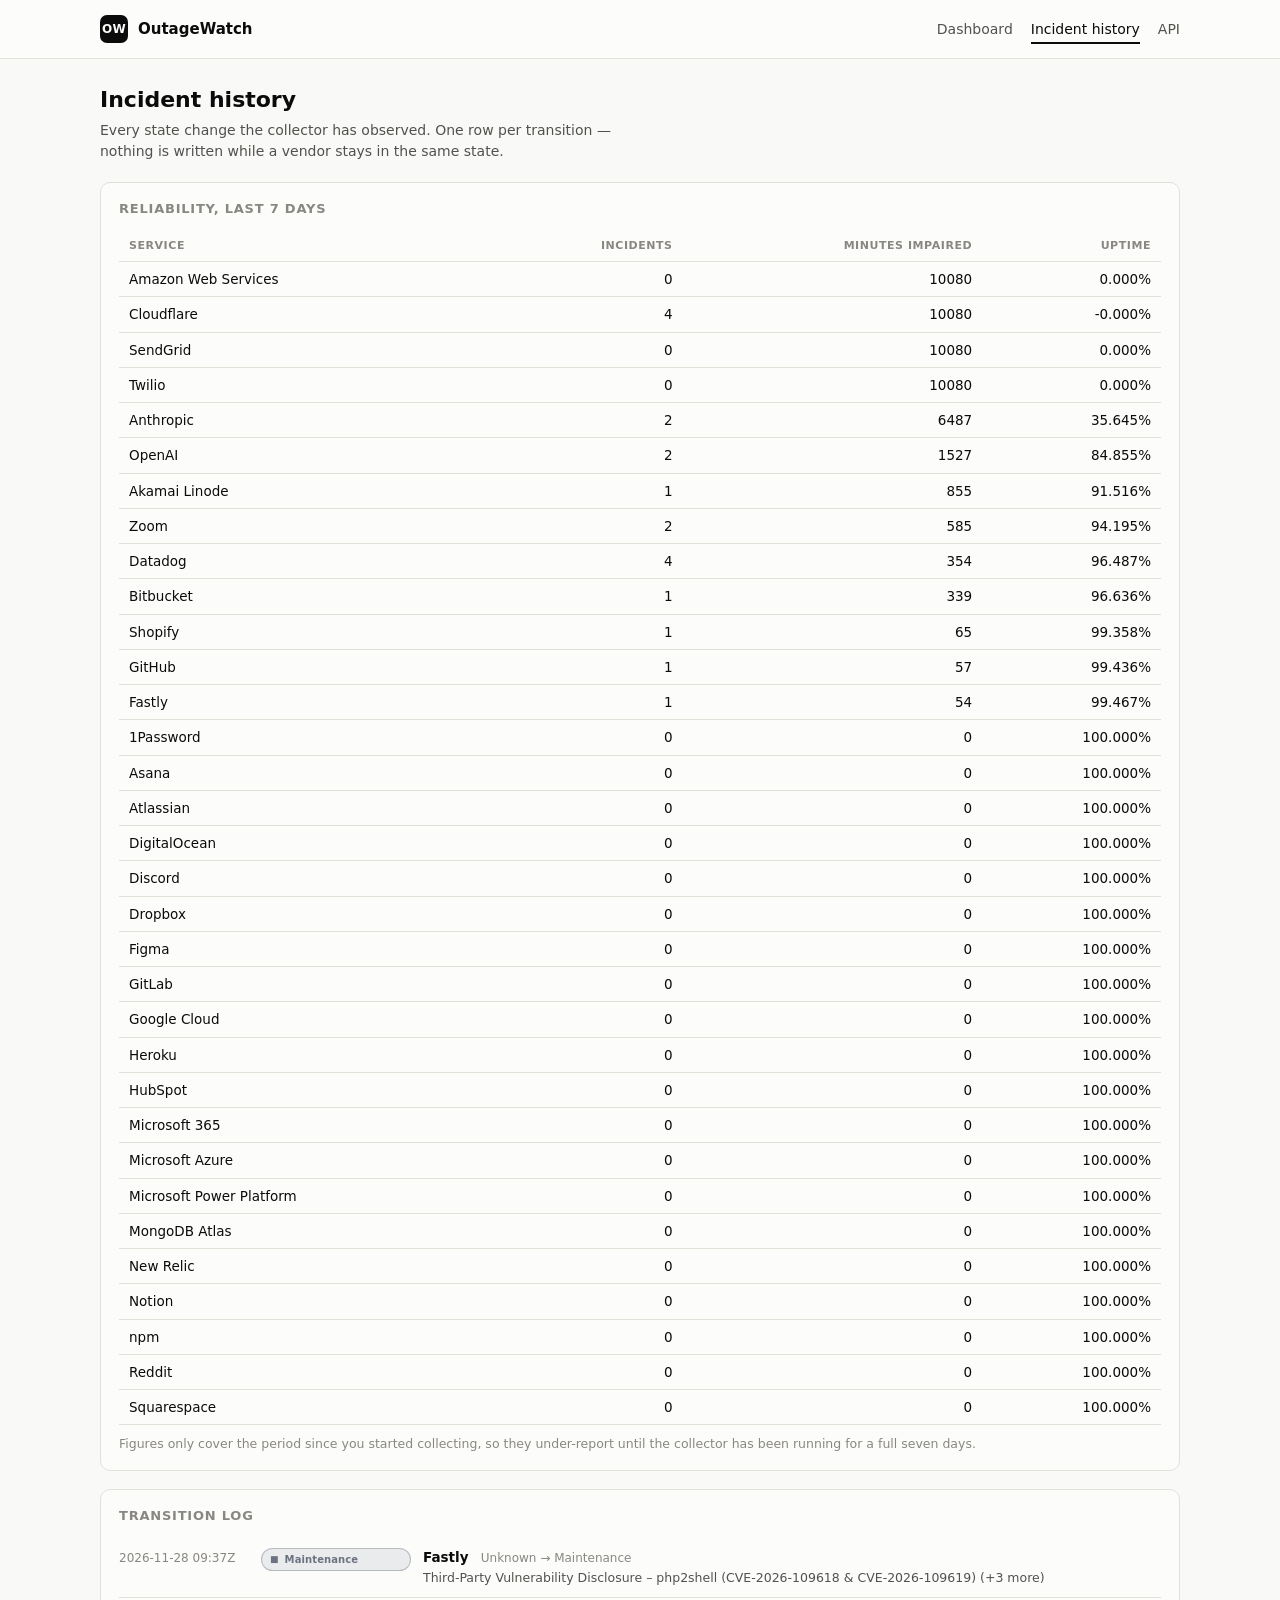
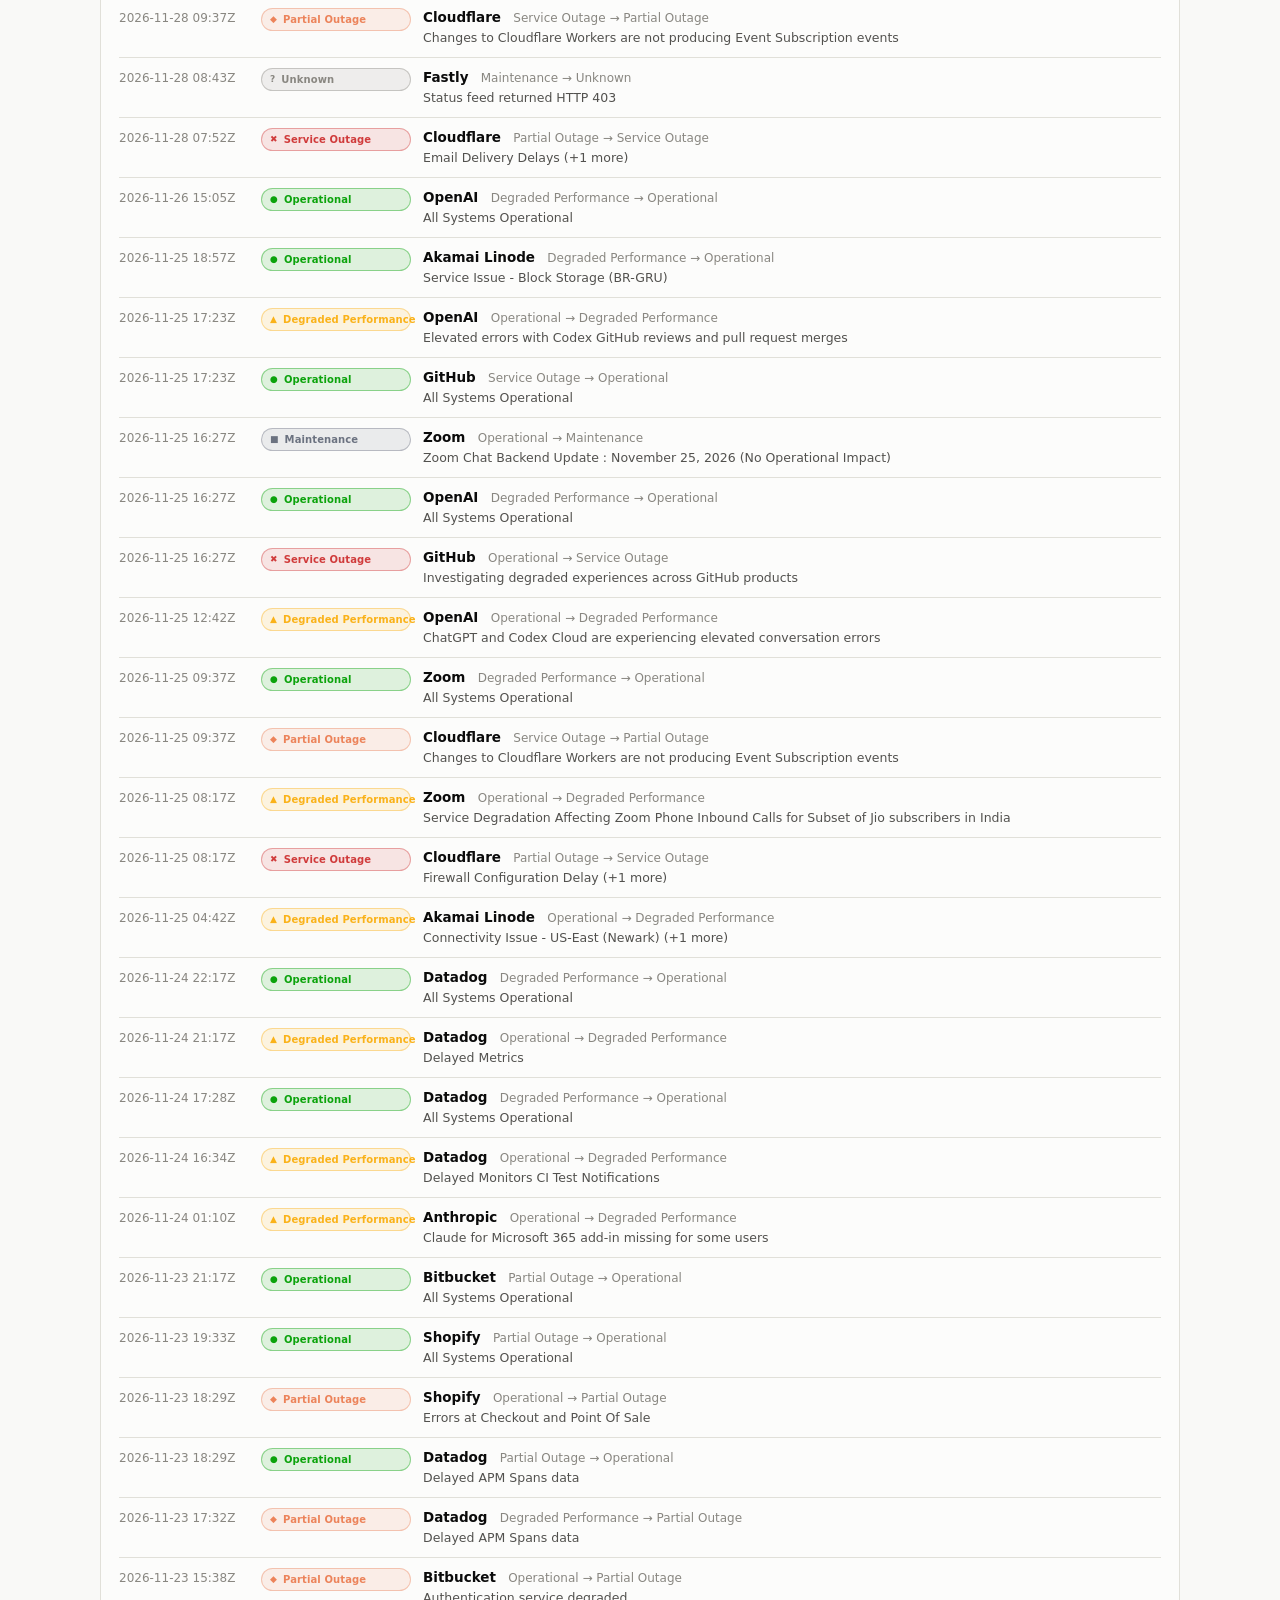
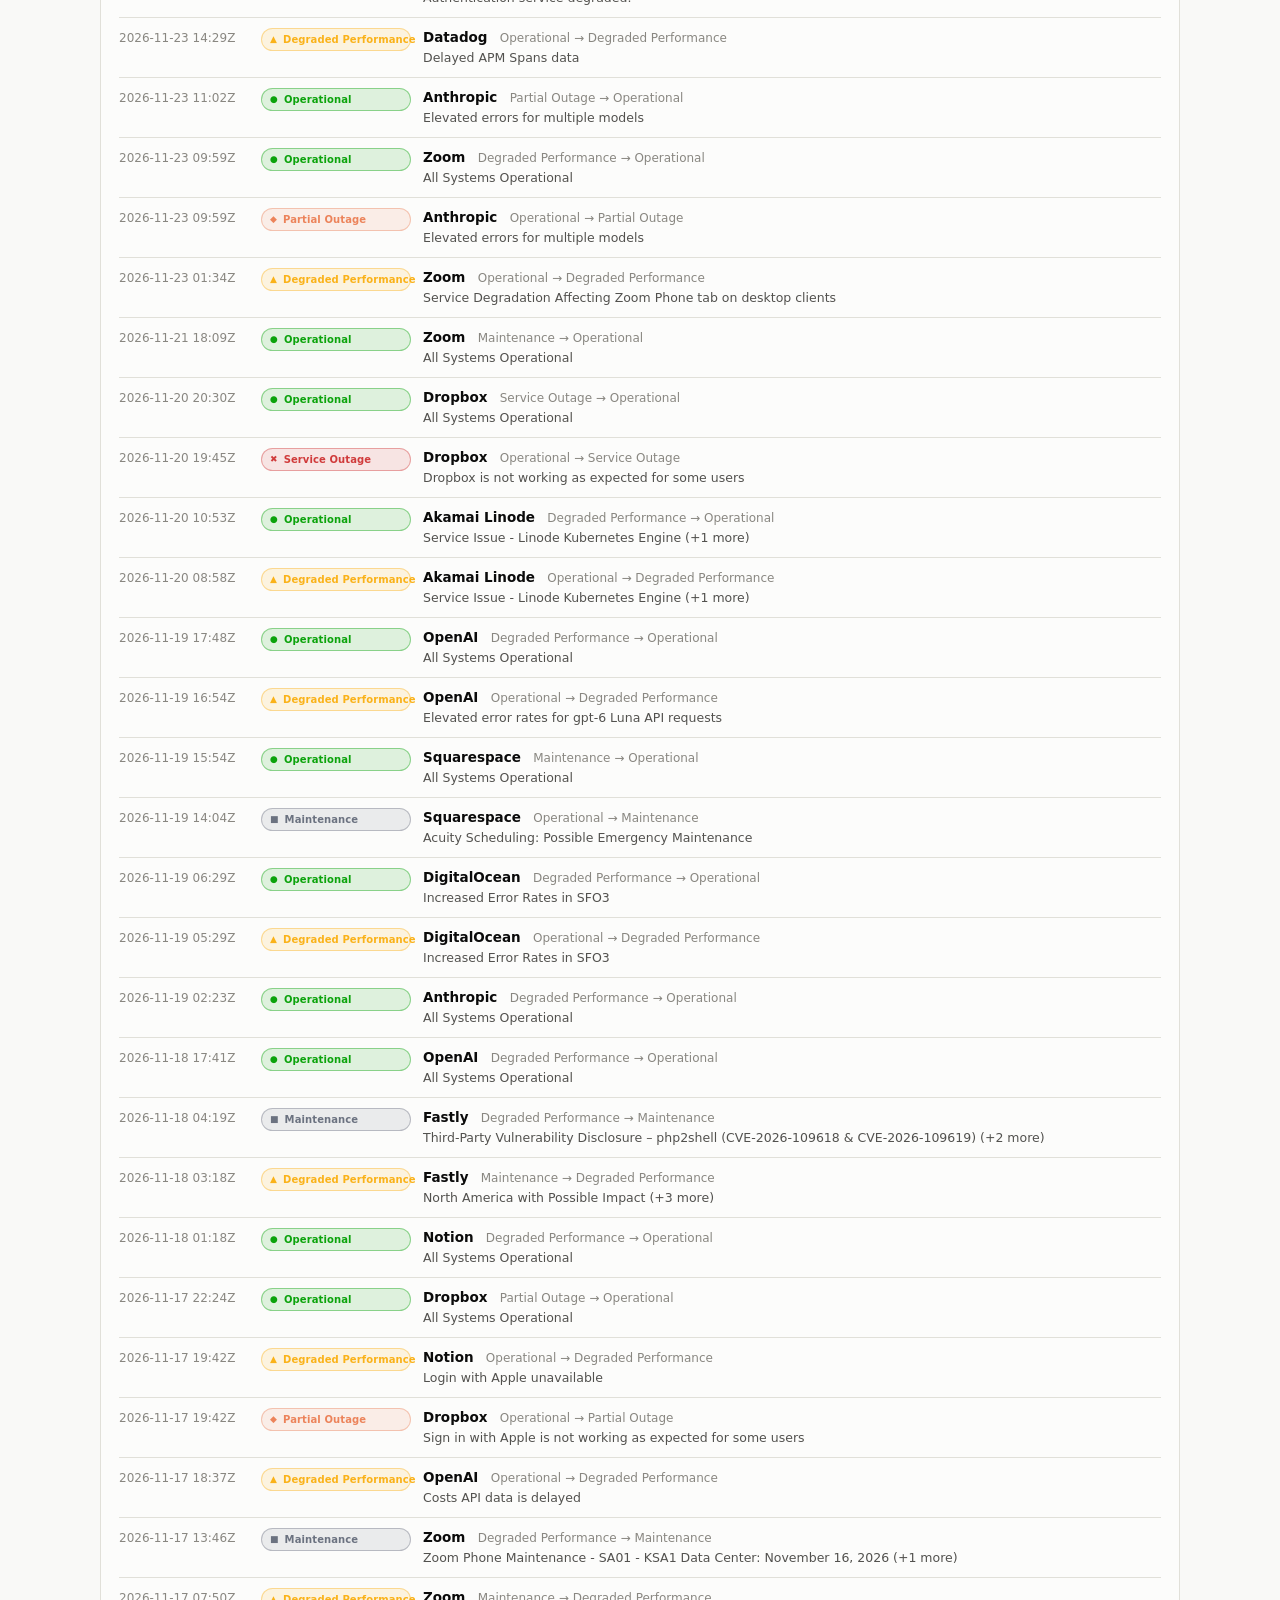
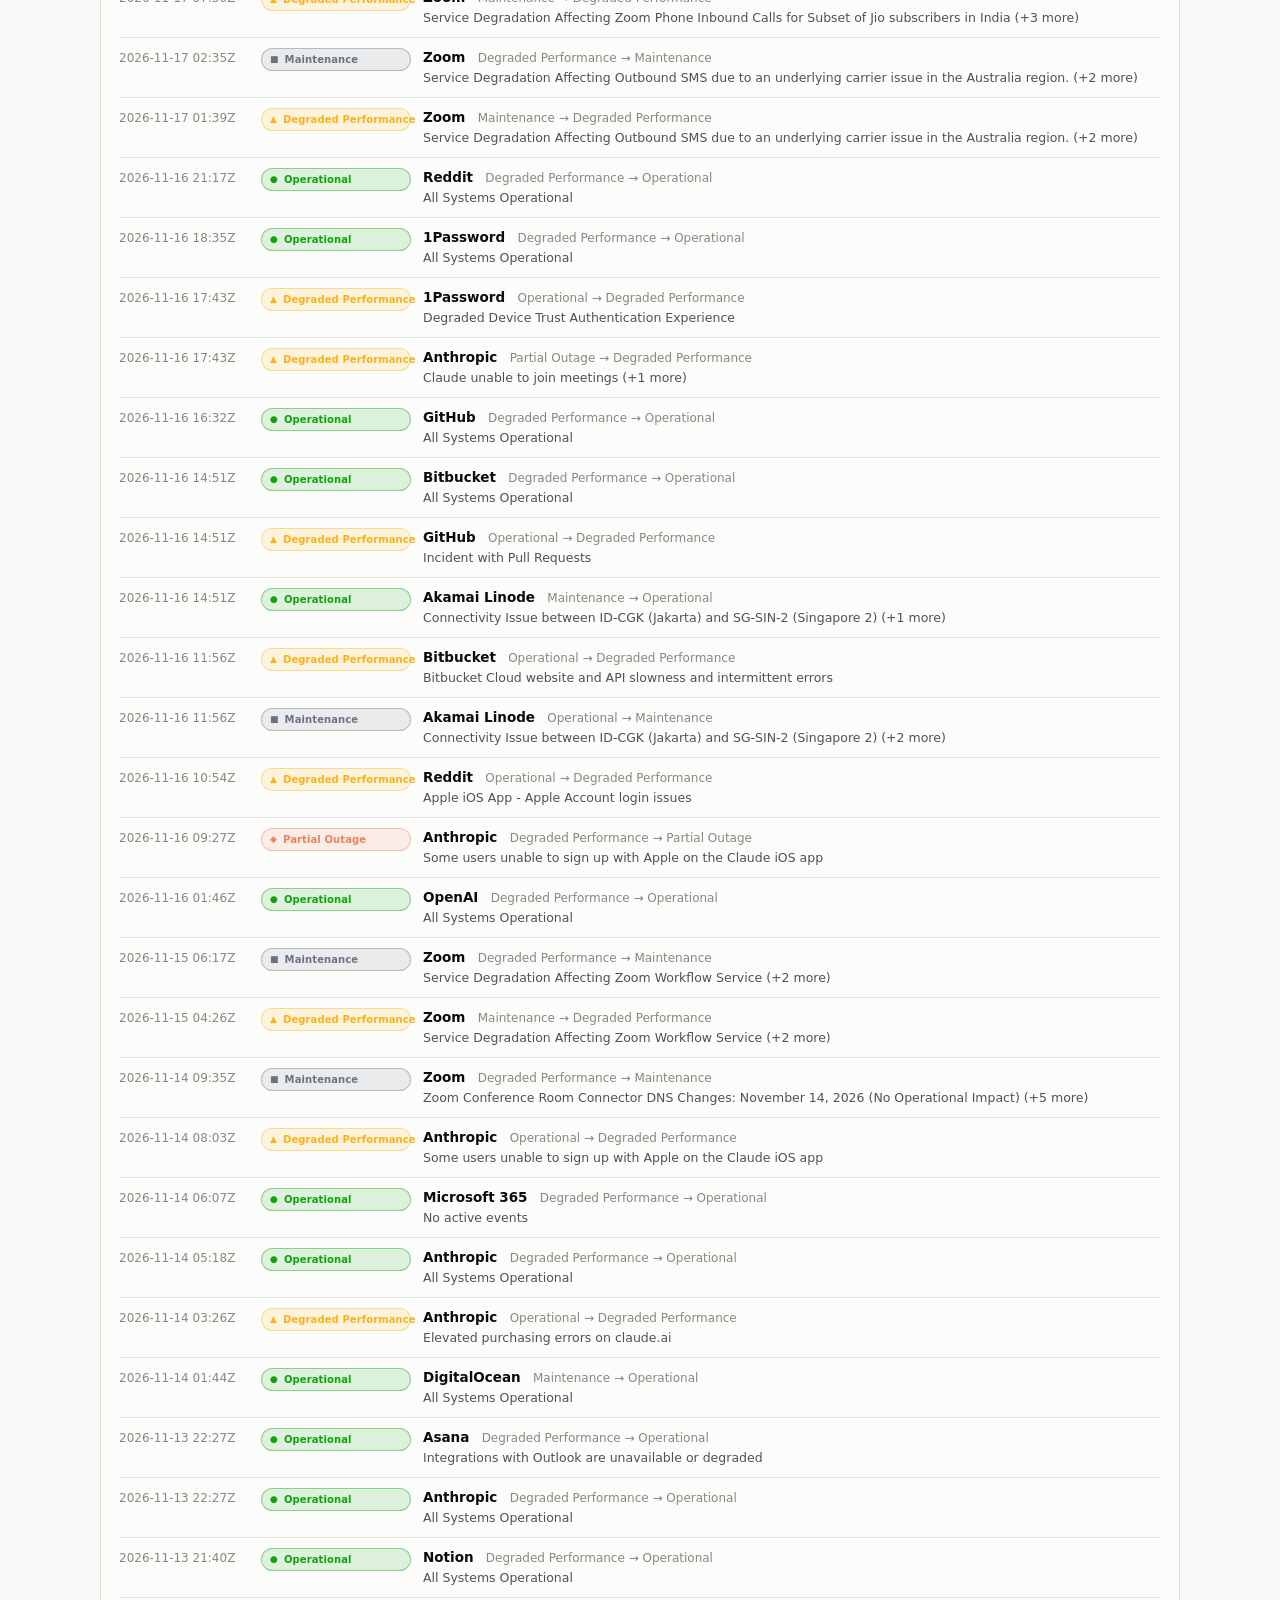
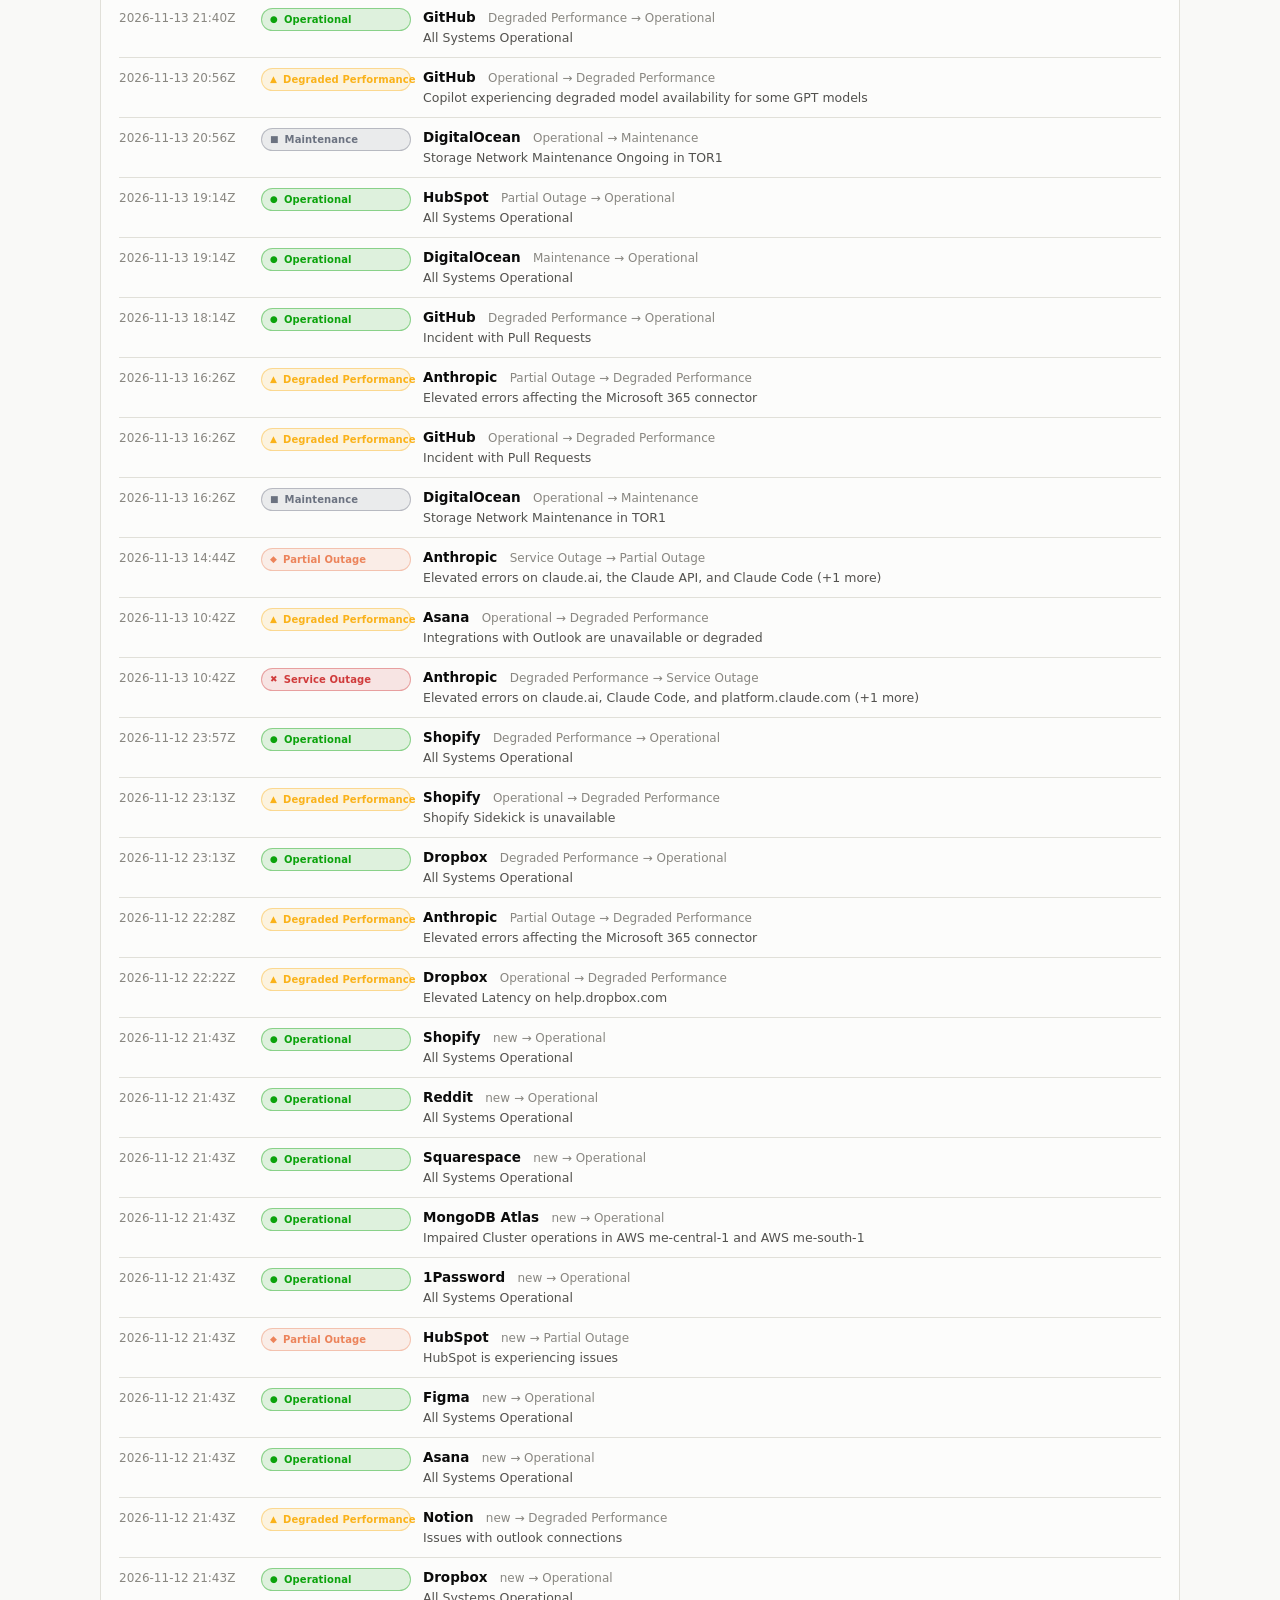
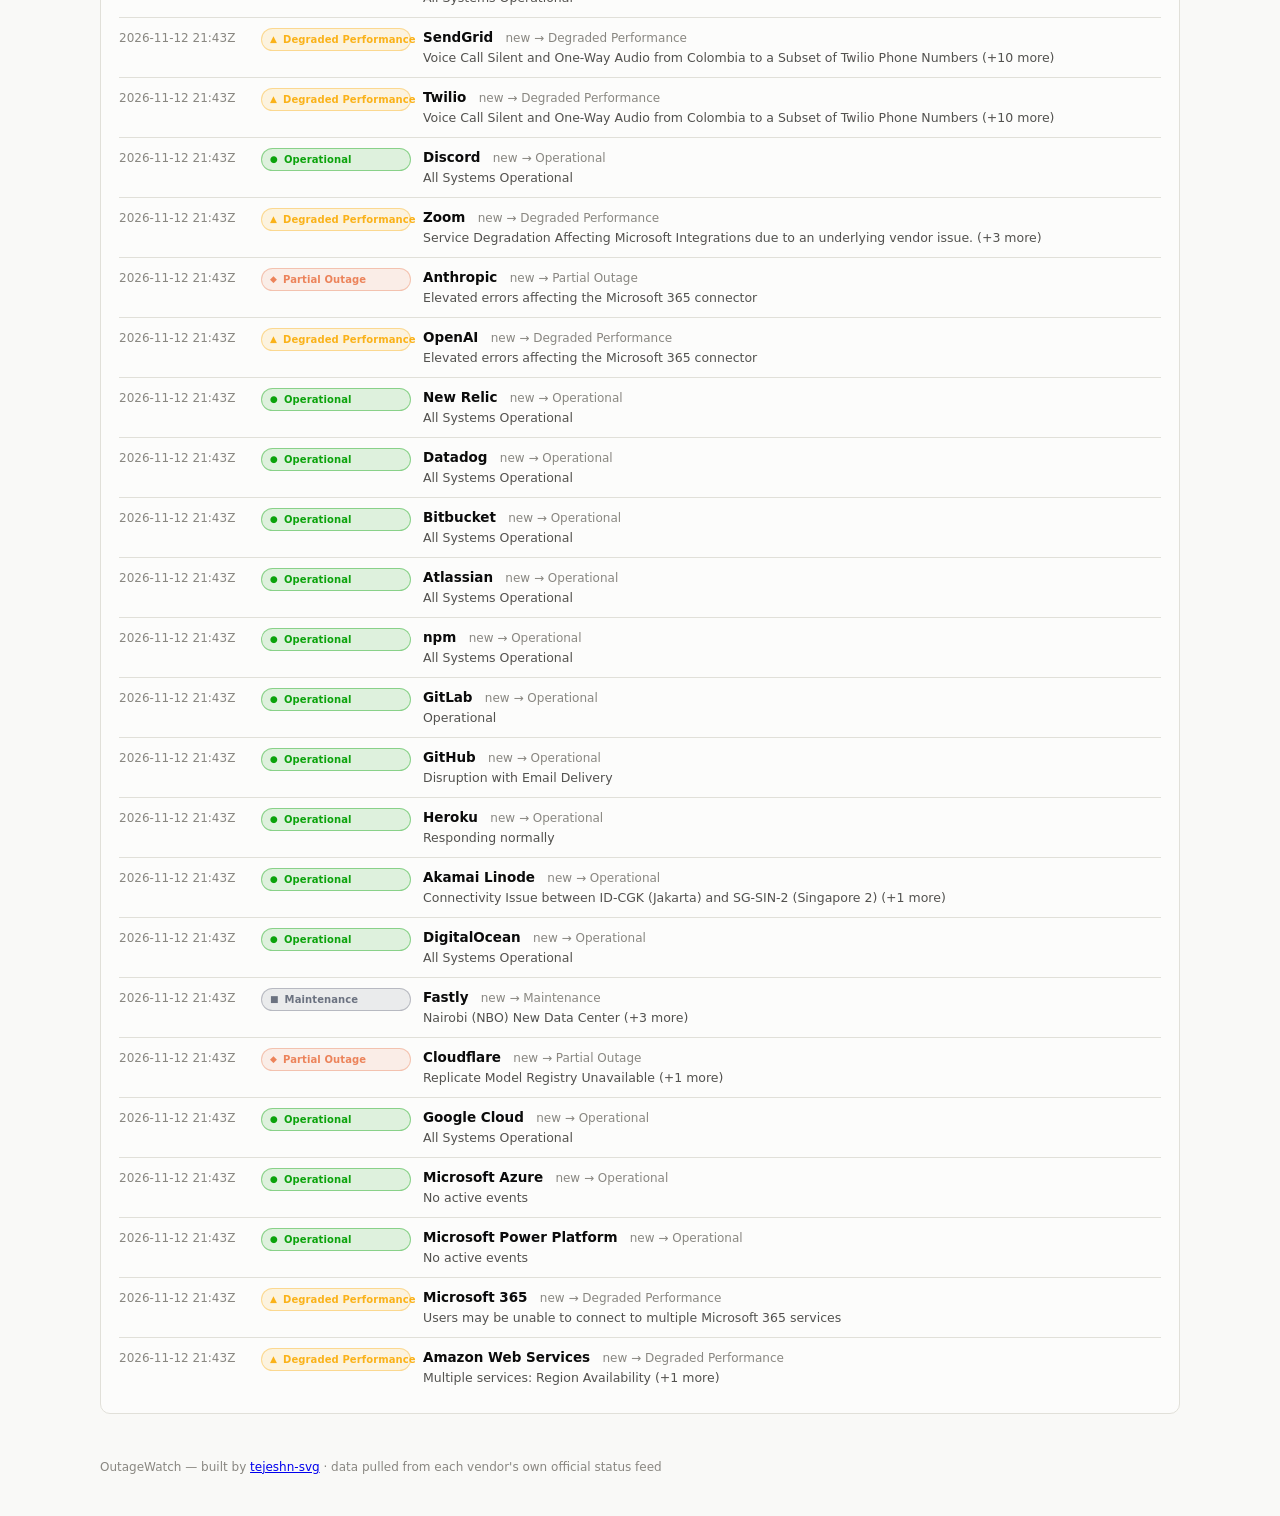
==== commit 1c9698d3: "status: 2026-11-28 12:14 UTC" ====
--- a/docs/history.html
+++ b/docs/history.html
@@ -46,7 +46,7 @@
         <td>Cloudflare</td>
         <td class="num">4</td>
         <td class="num">10080</td>
-        <td class="num">0.000%</td>
+        <td class="num">-0.000%</td>
       </tr>
       
       <tr>
@@ -66,8 +66,8 @@
       <tr>
         <td>Anthropic</td>
         <td class="num">2</td>
-        <td class="num">6439</td>
-        <td class="num">36.118%</td>
+        <td class="num">6487</td>
+        <td class="num">35.645%</td>
       </tr>
       
       <tr>
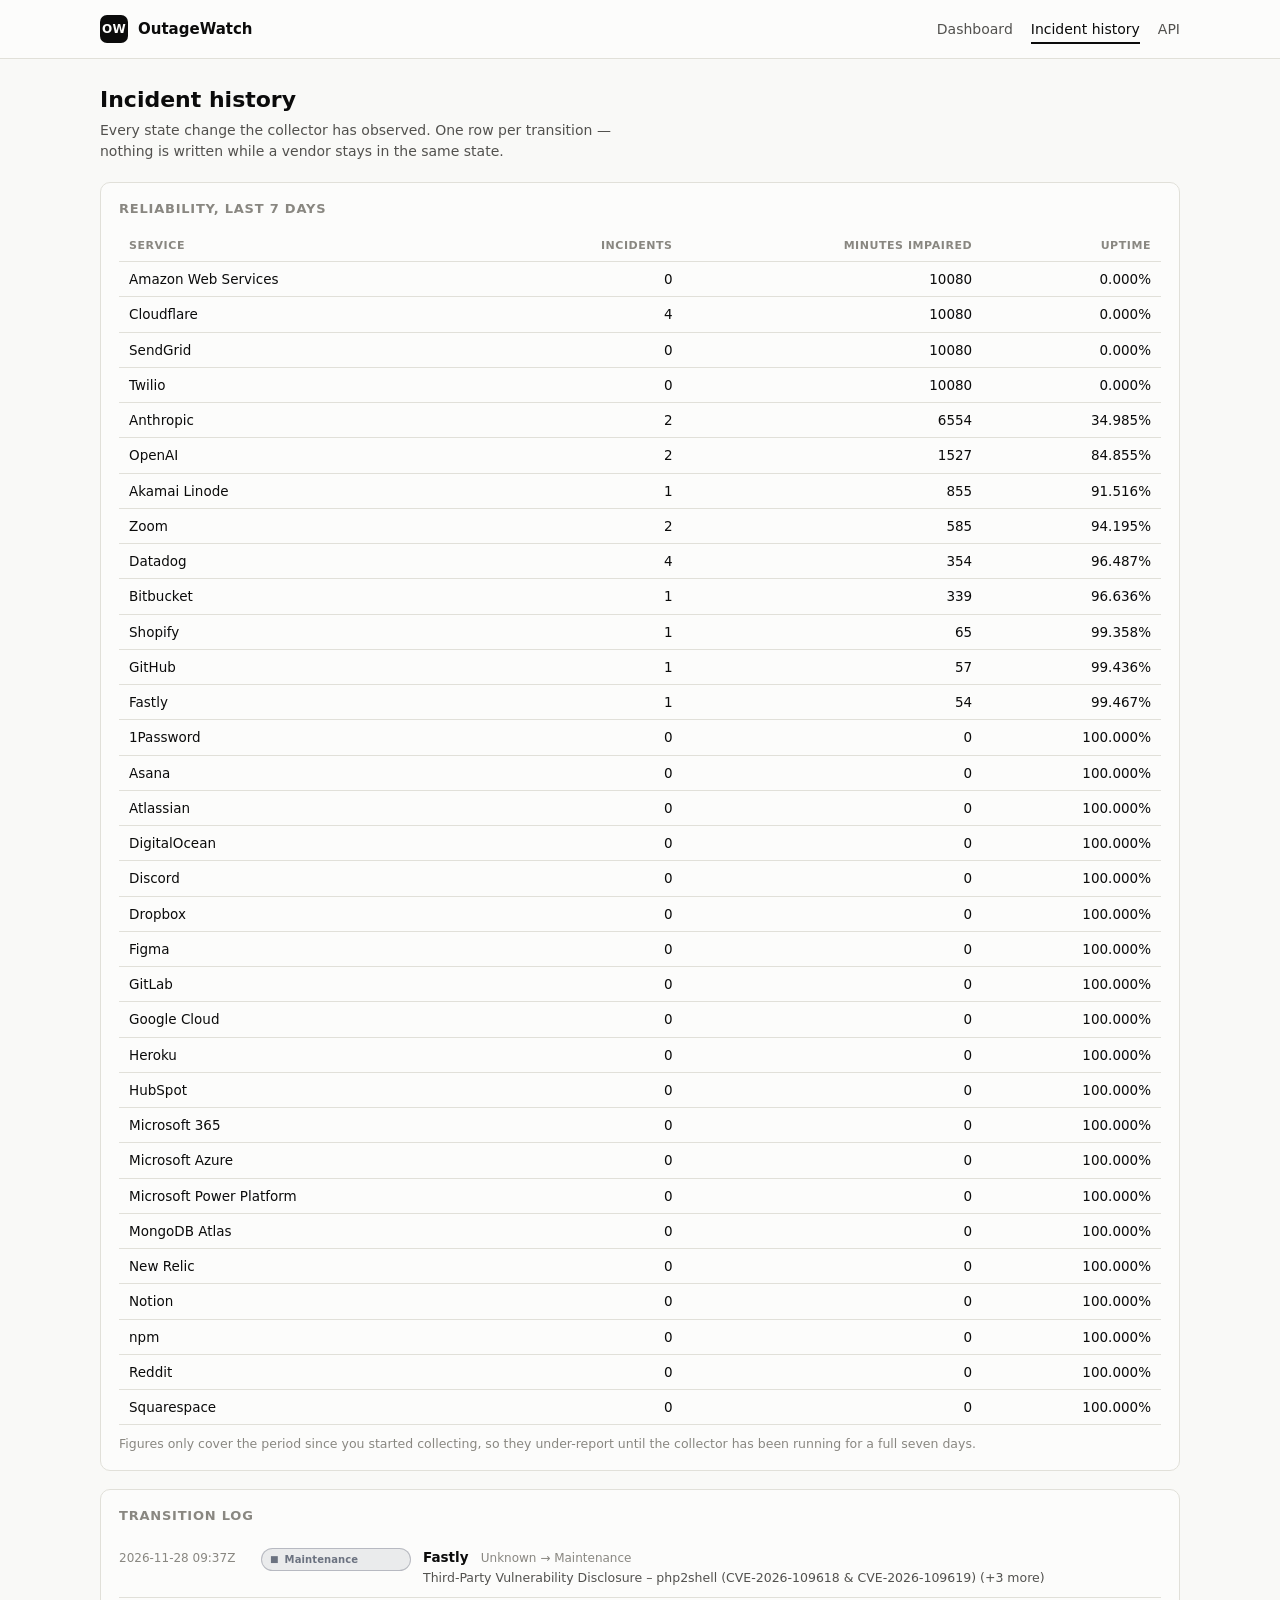
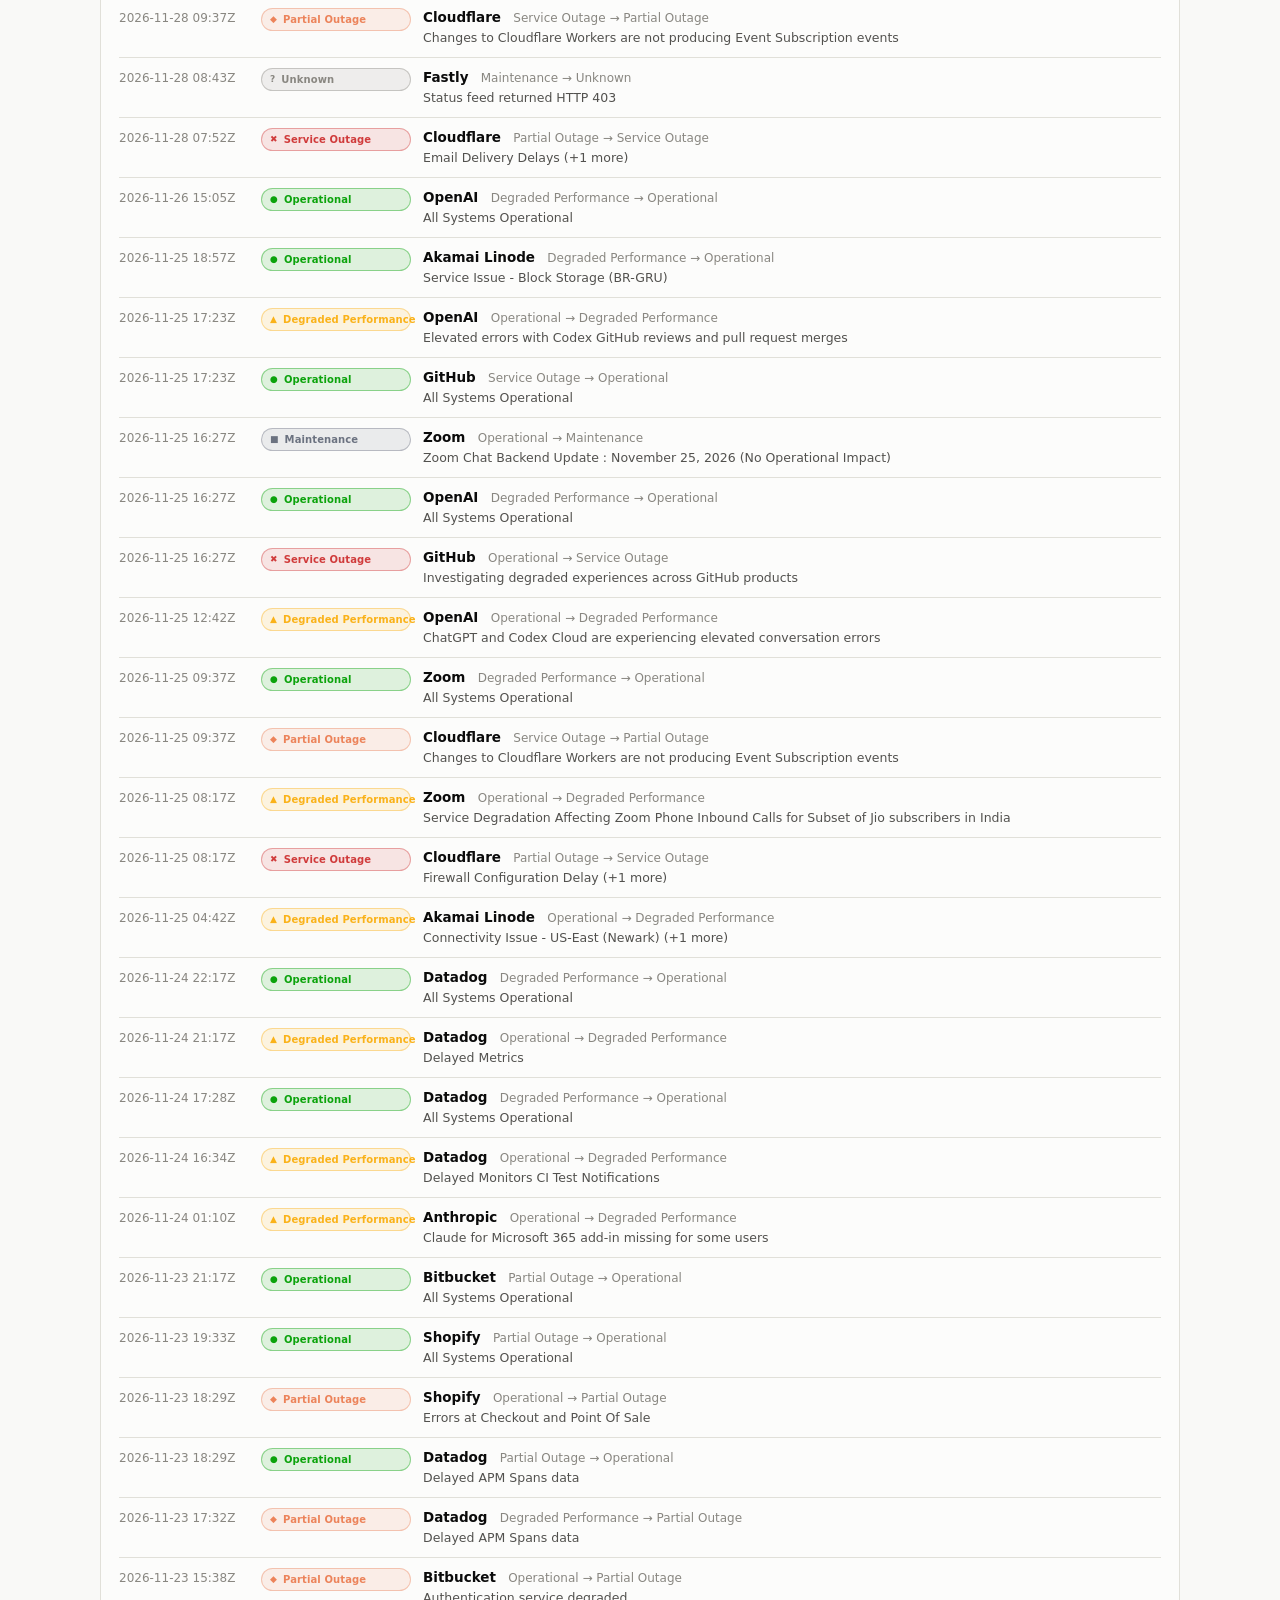
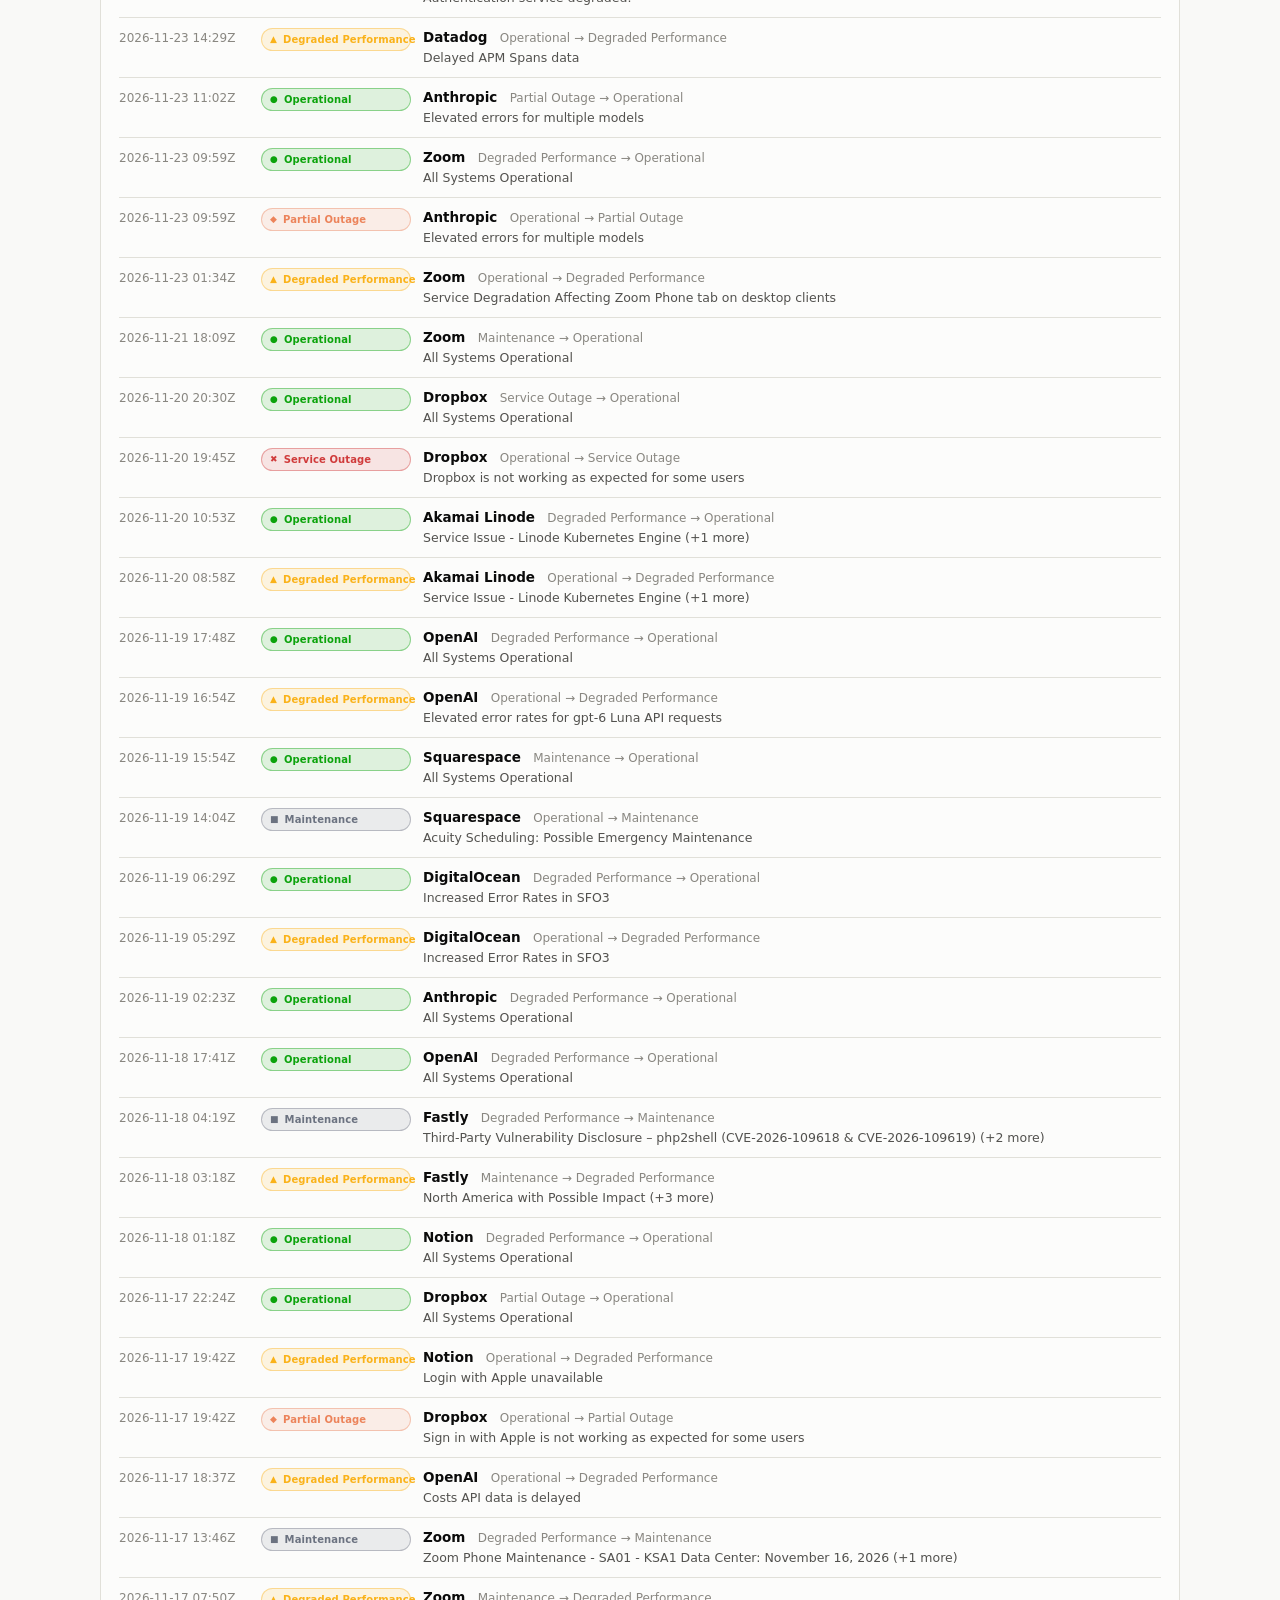
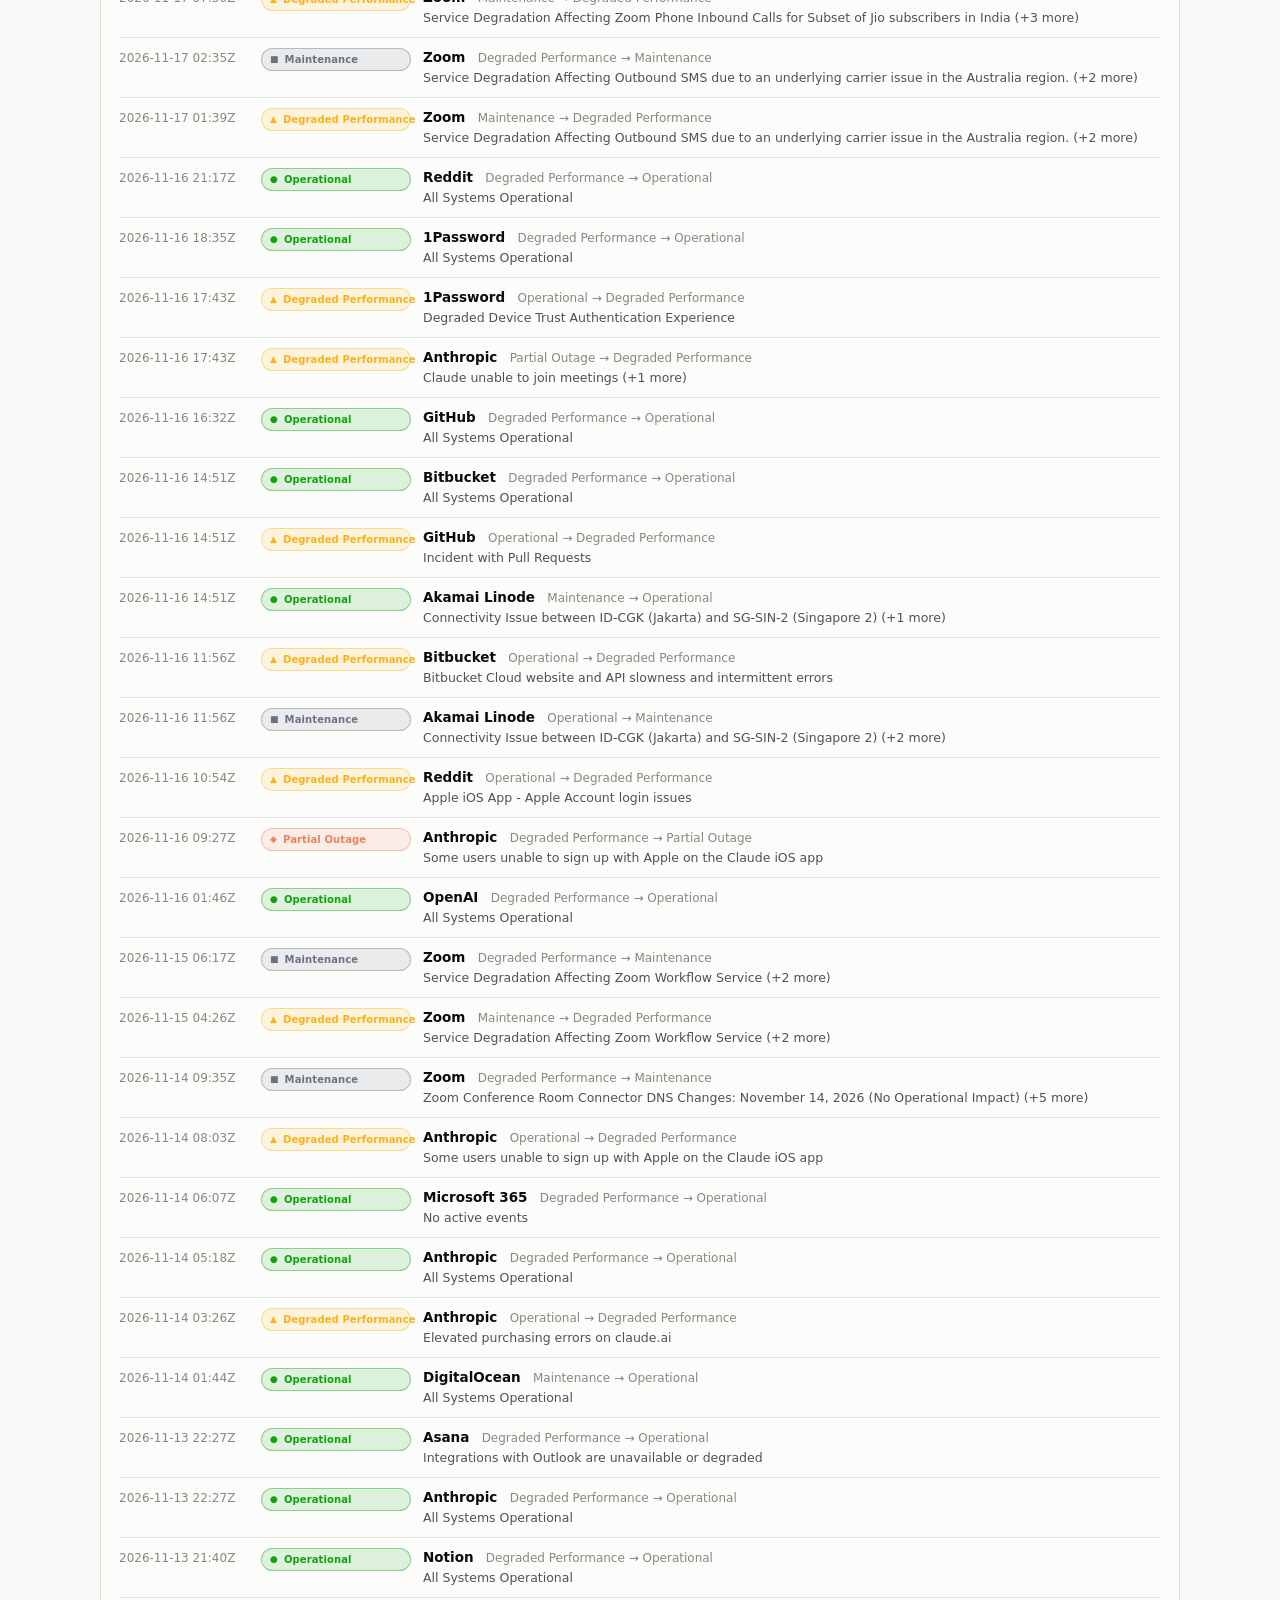
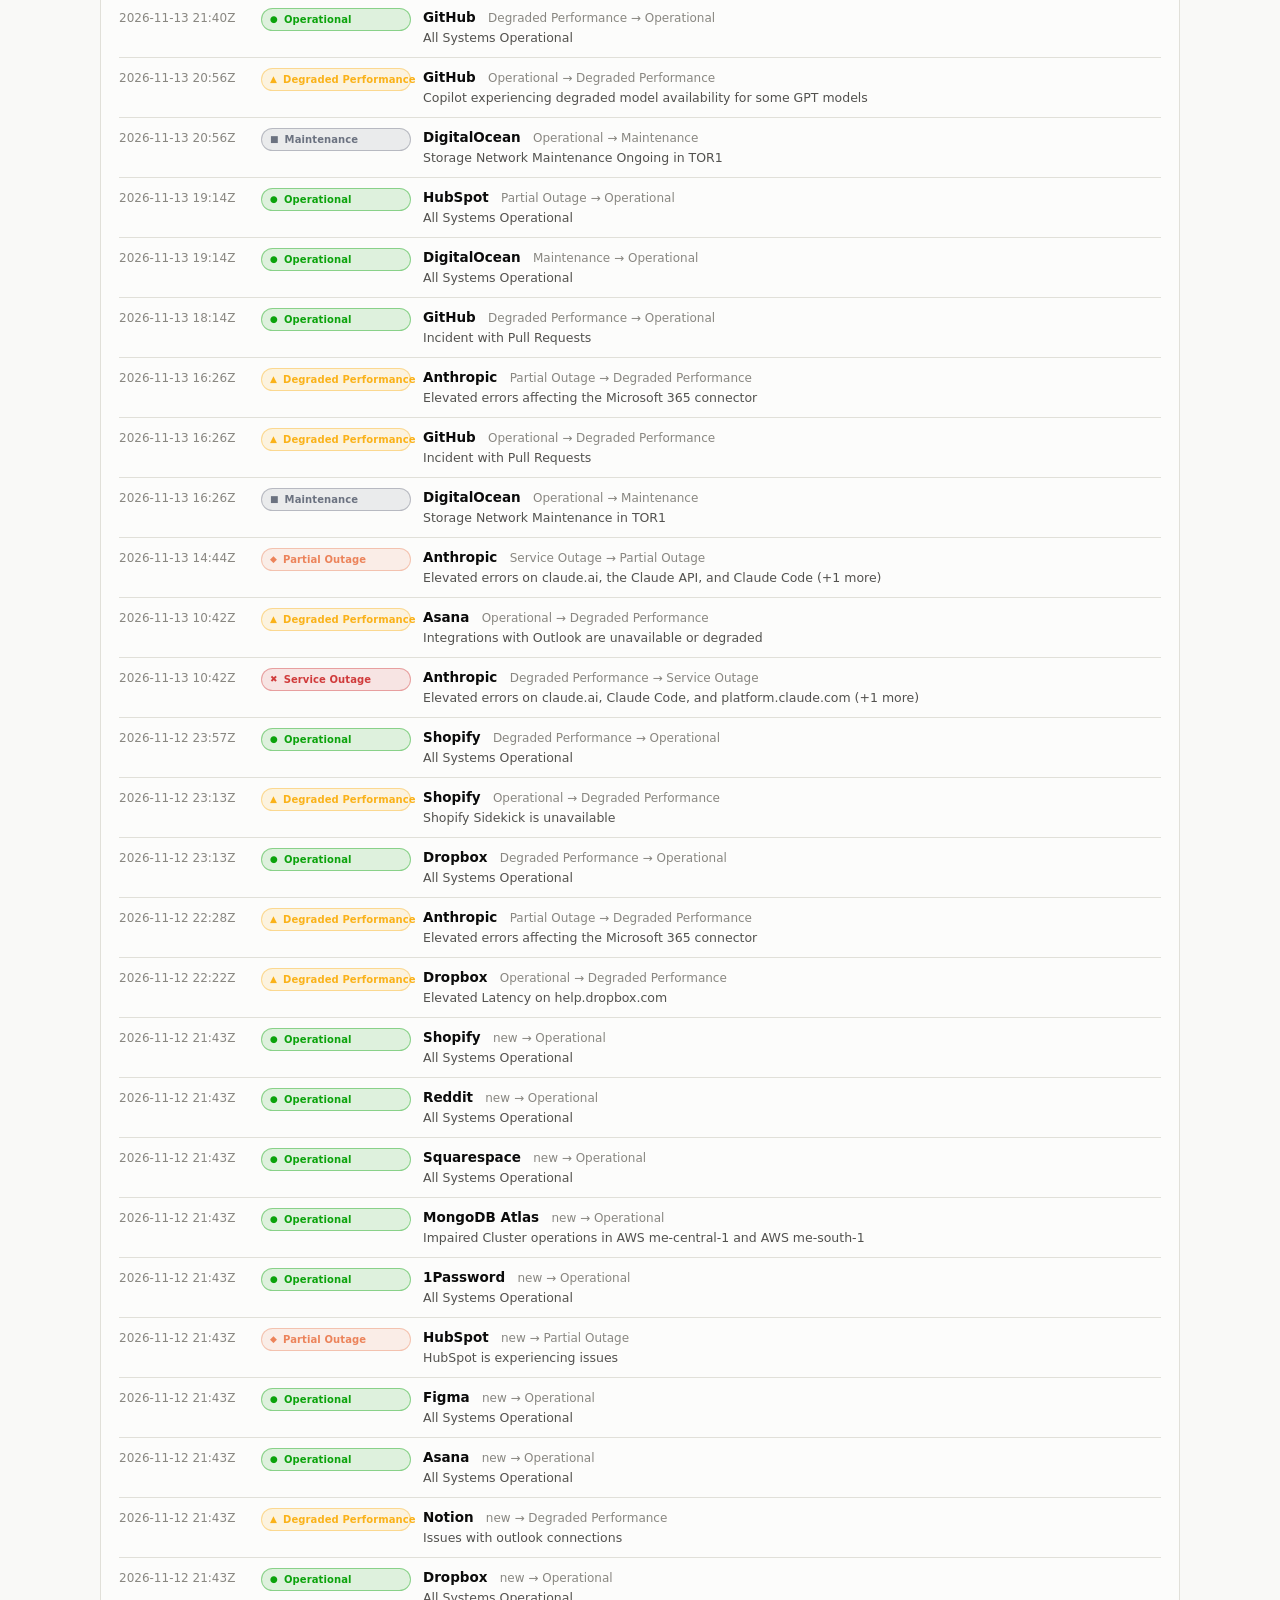
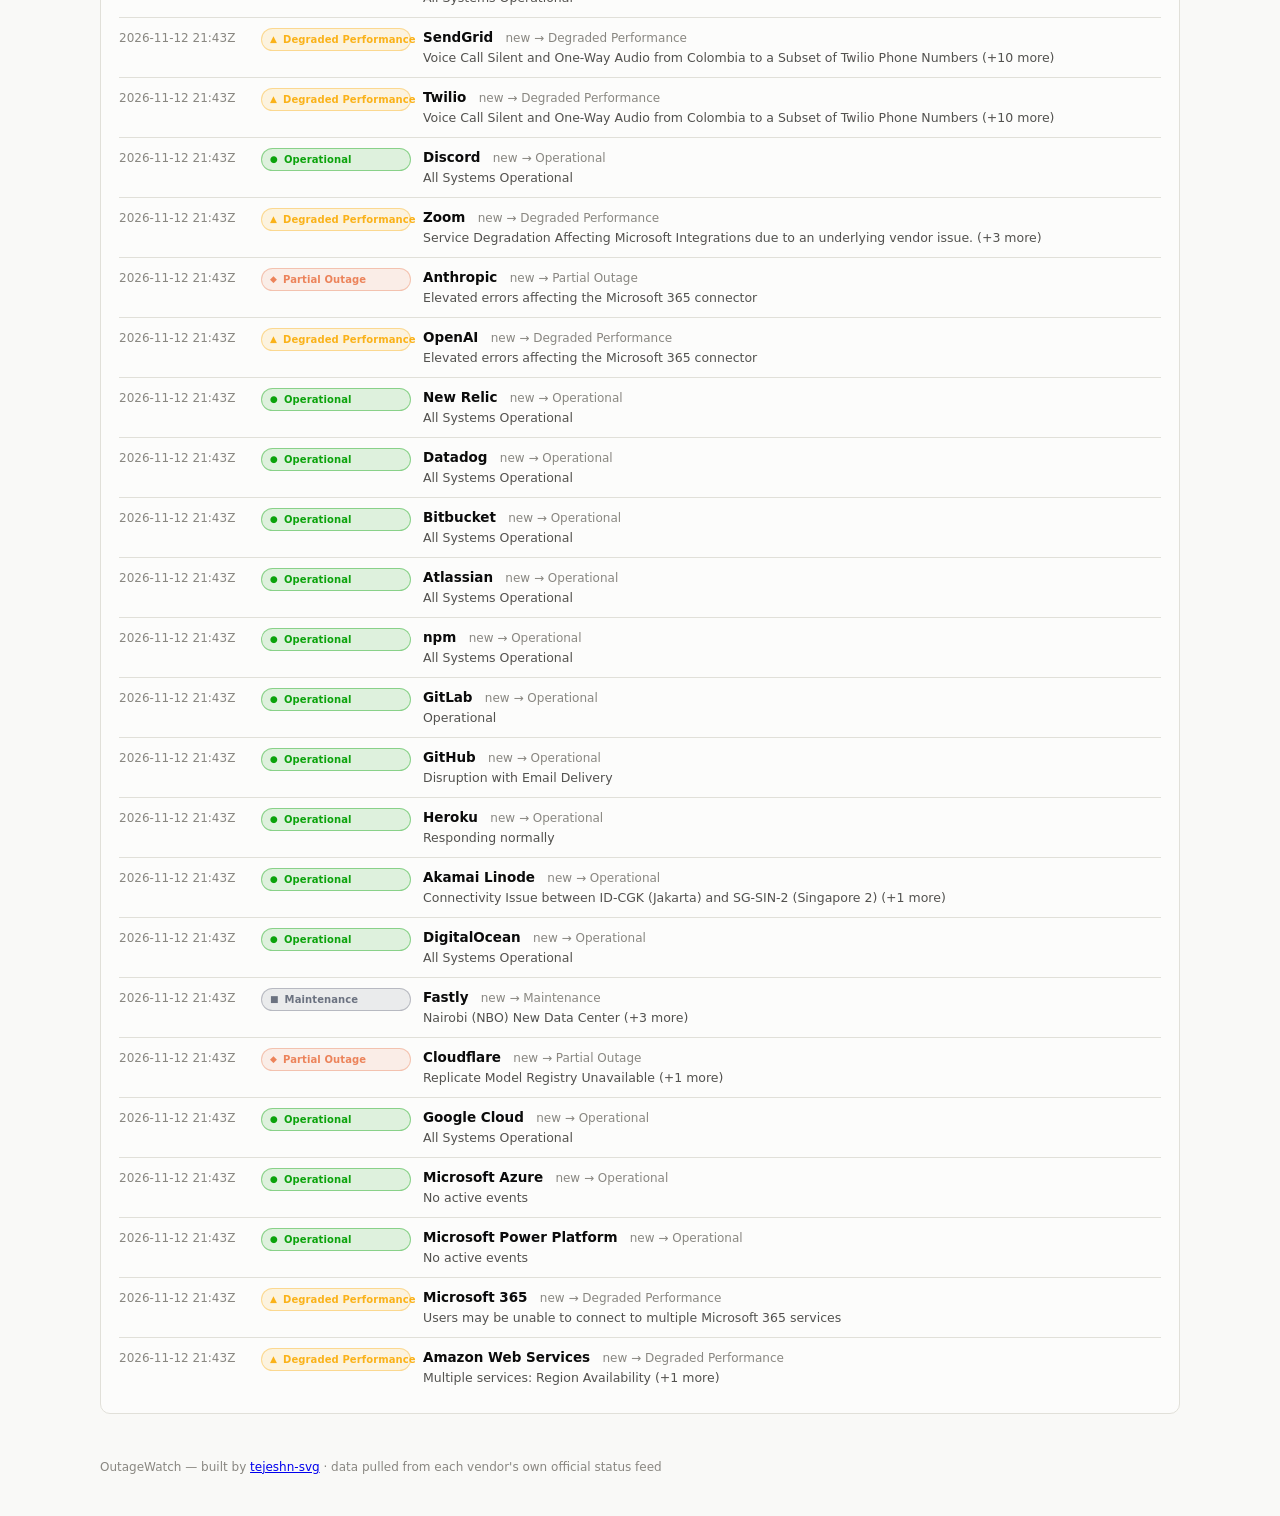
==== commit 0c6a7947: "status: 2026-11-28 13:20 UTC" ====
--- a/docs/history.html
+++ b/docs/history.html
@@ -46,7 +46,7 @@
         <td>Cloudflare</td>
         <td class="num">4</td>
         <td class="num">10080</td>
-        <td class="num">-0.000%</td>
+        <td class="num">0.000%</td>
       </tr>
       
       <tr>
@@ -66,8 +66,8 @@
       <tr>
         <td>Anthropic</td>
         <td class="num">2</td>
-        <td class="num">6487</td>
-        <td class="num">35.645%</td>
+        <td class="num">6554</td>
+        <td class="num">34.985%</td>
       </tr>
       
       <tr>
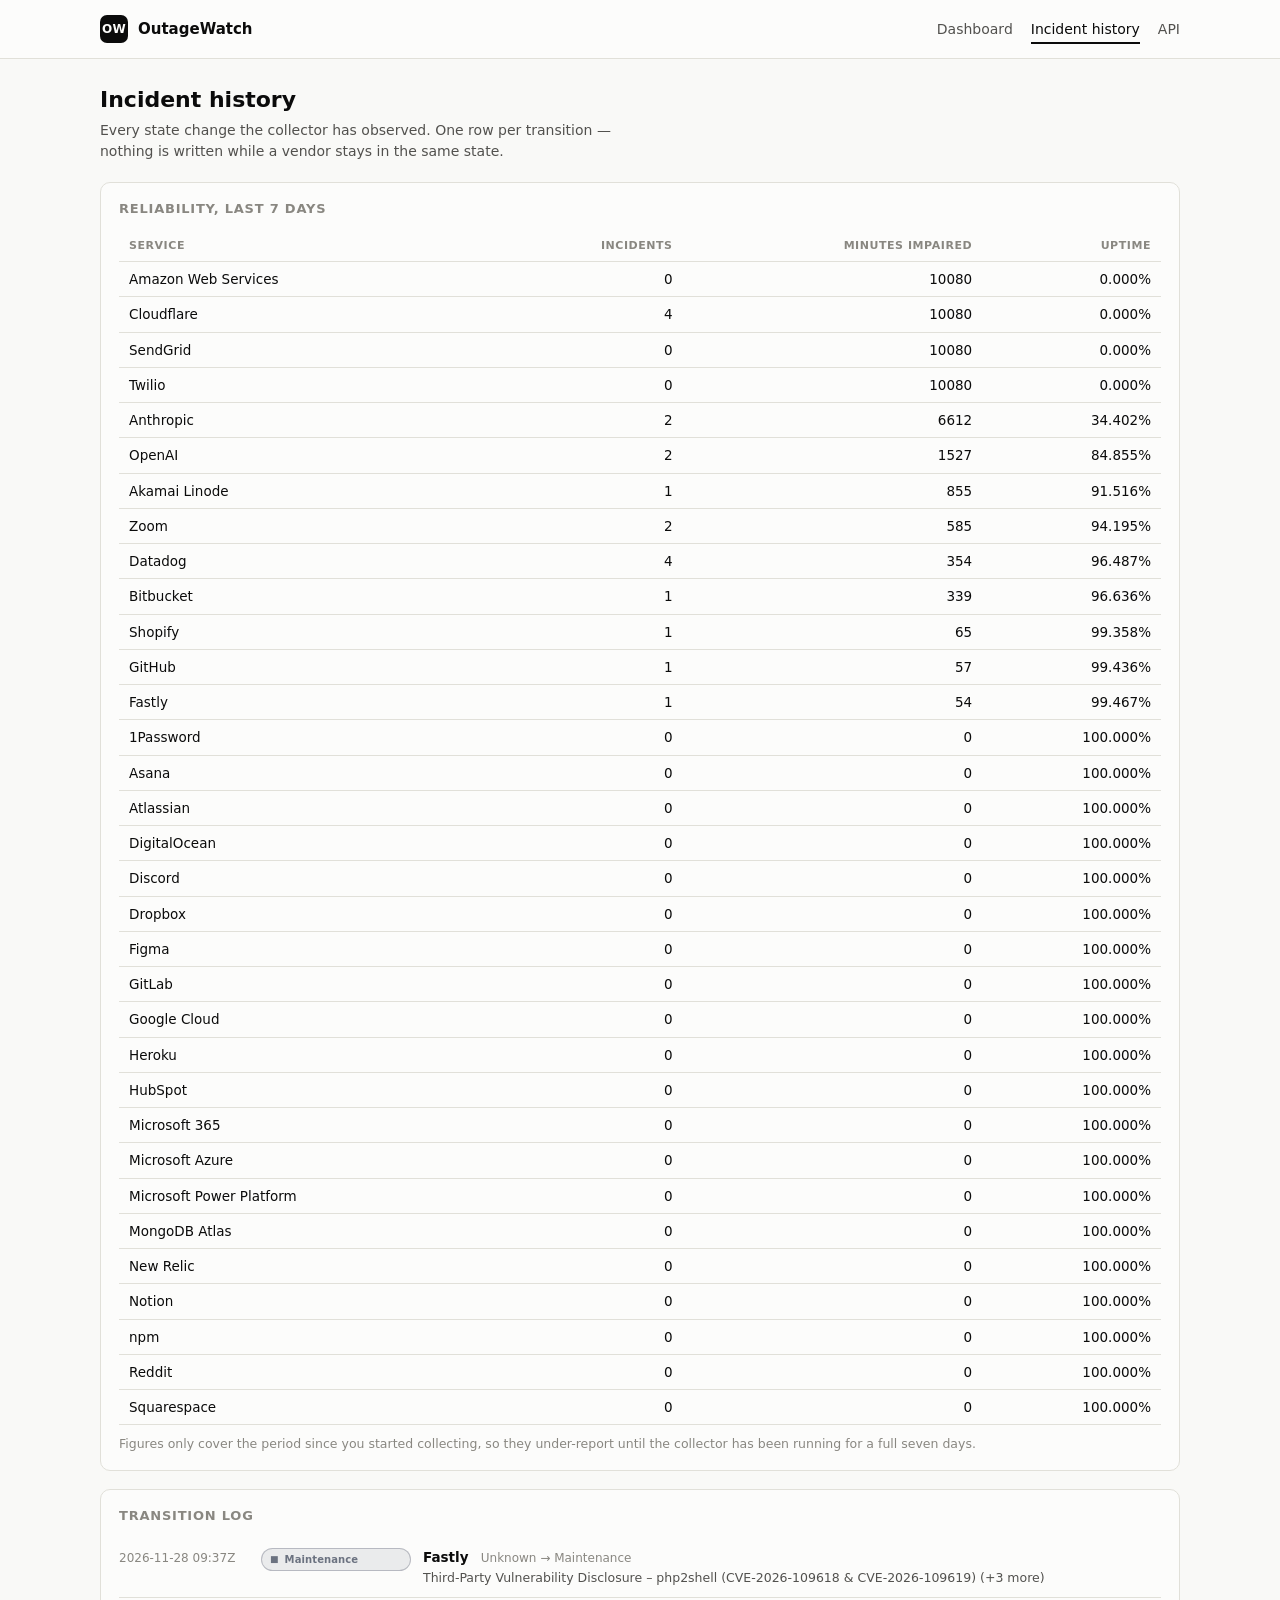
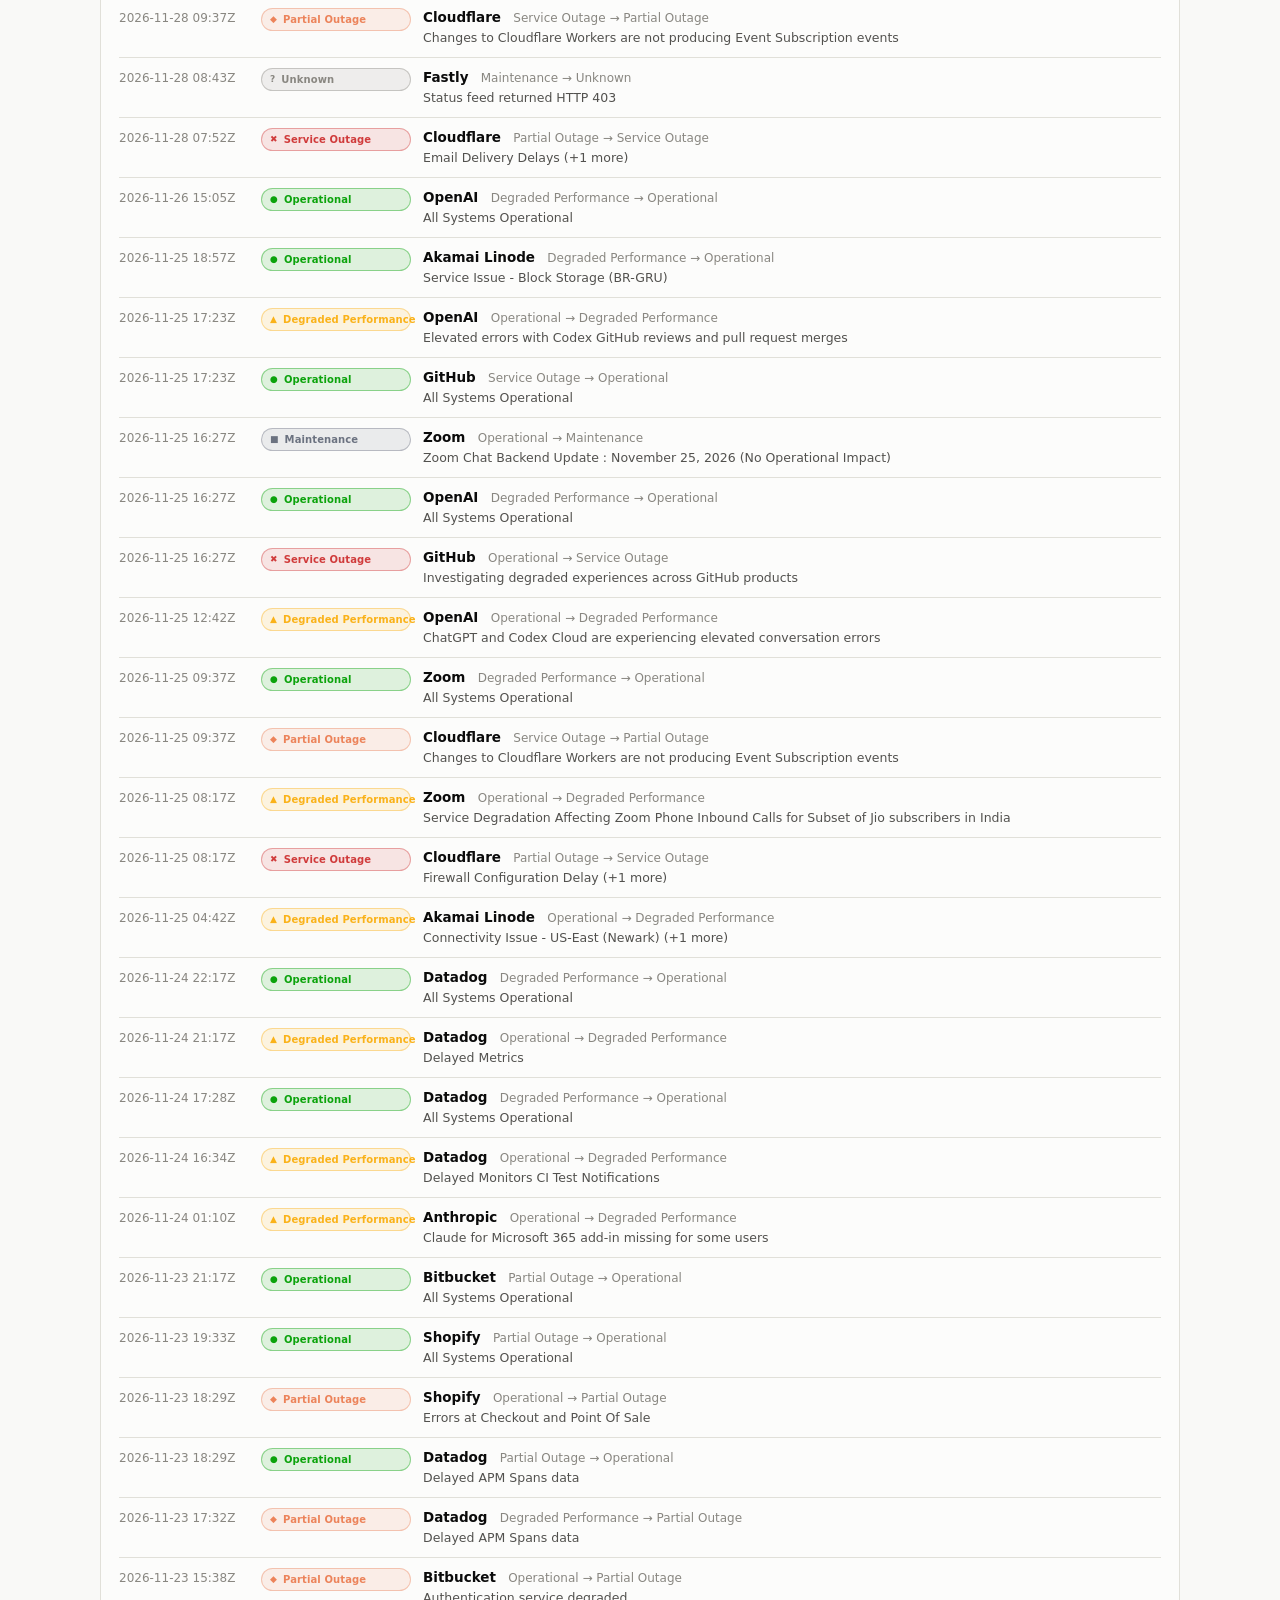
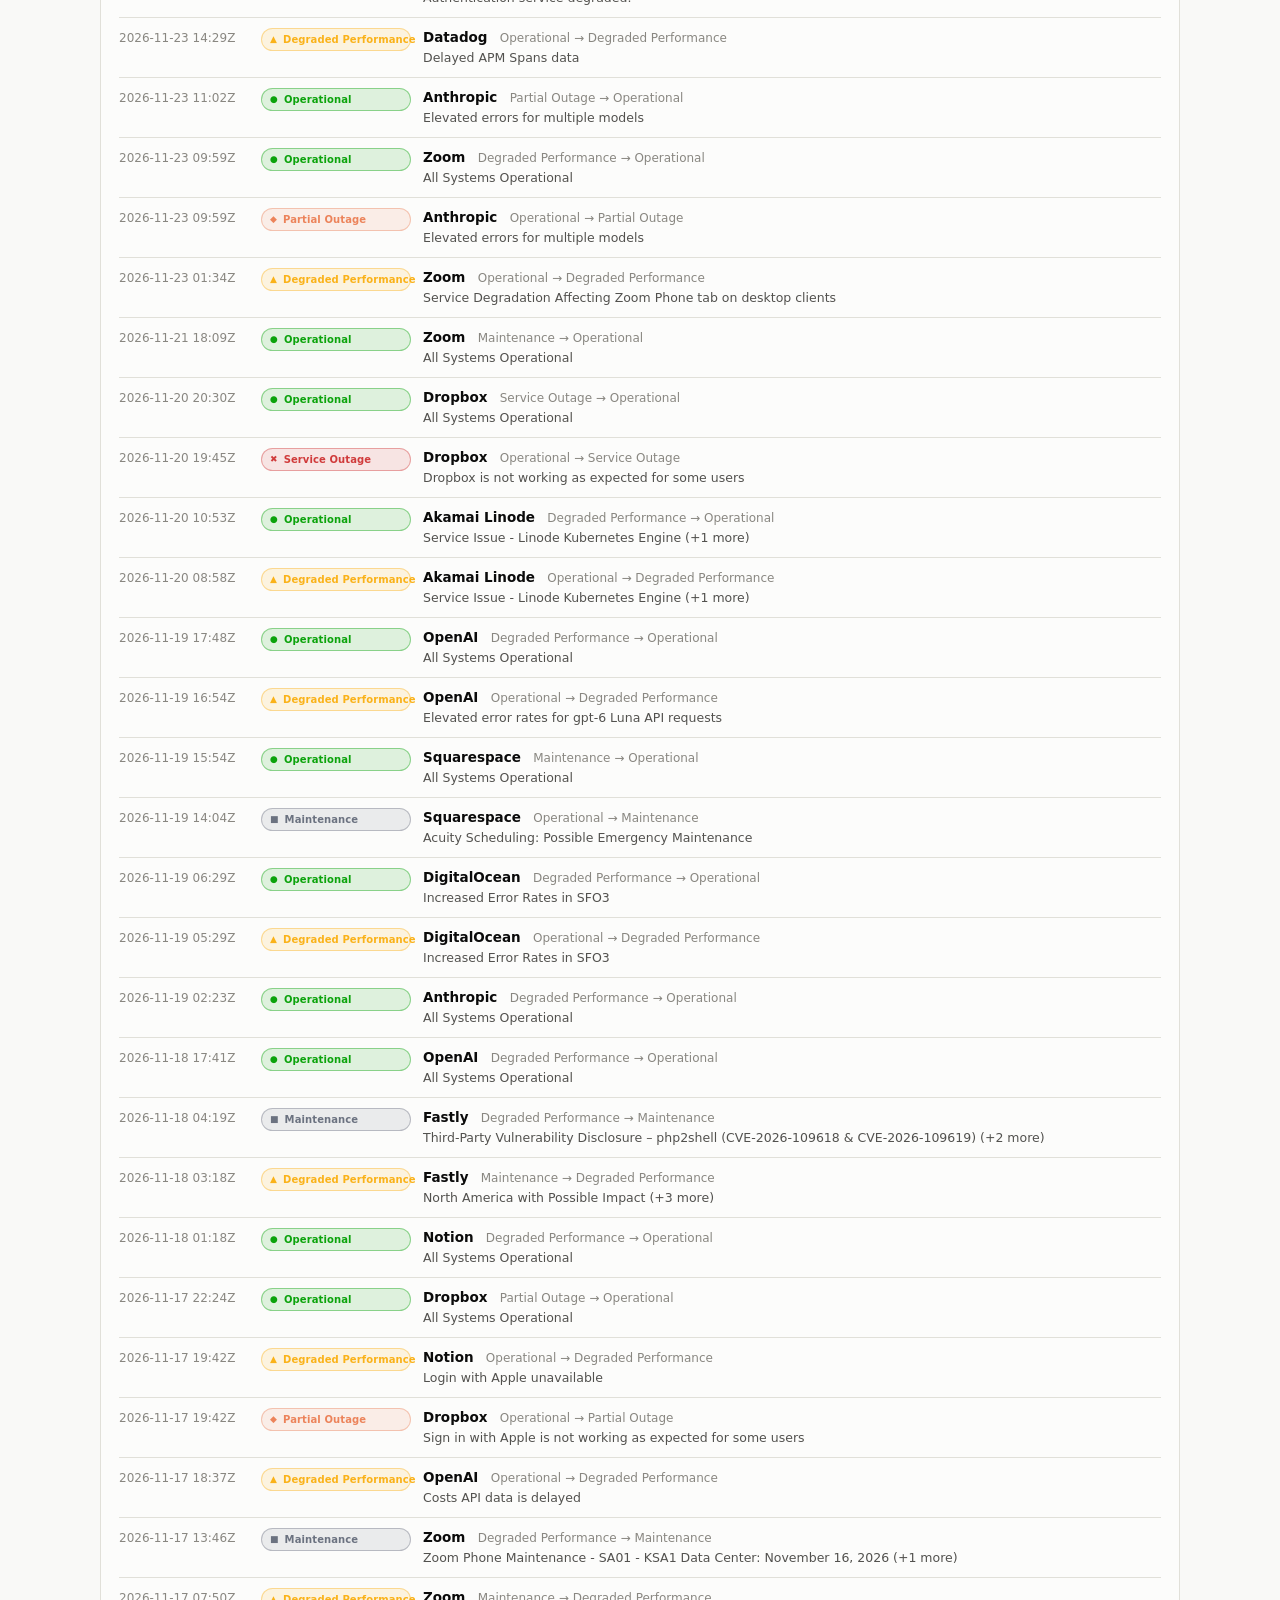
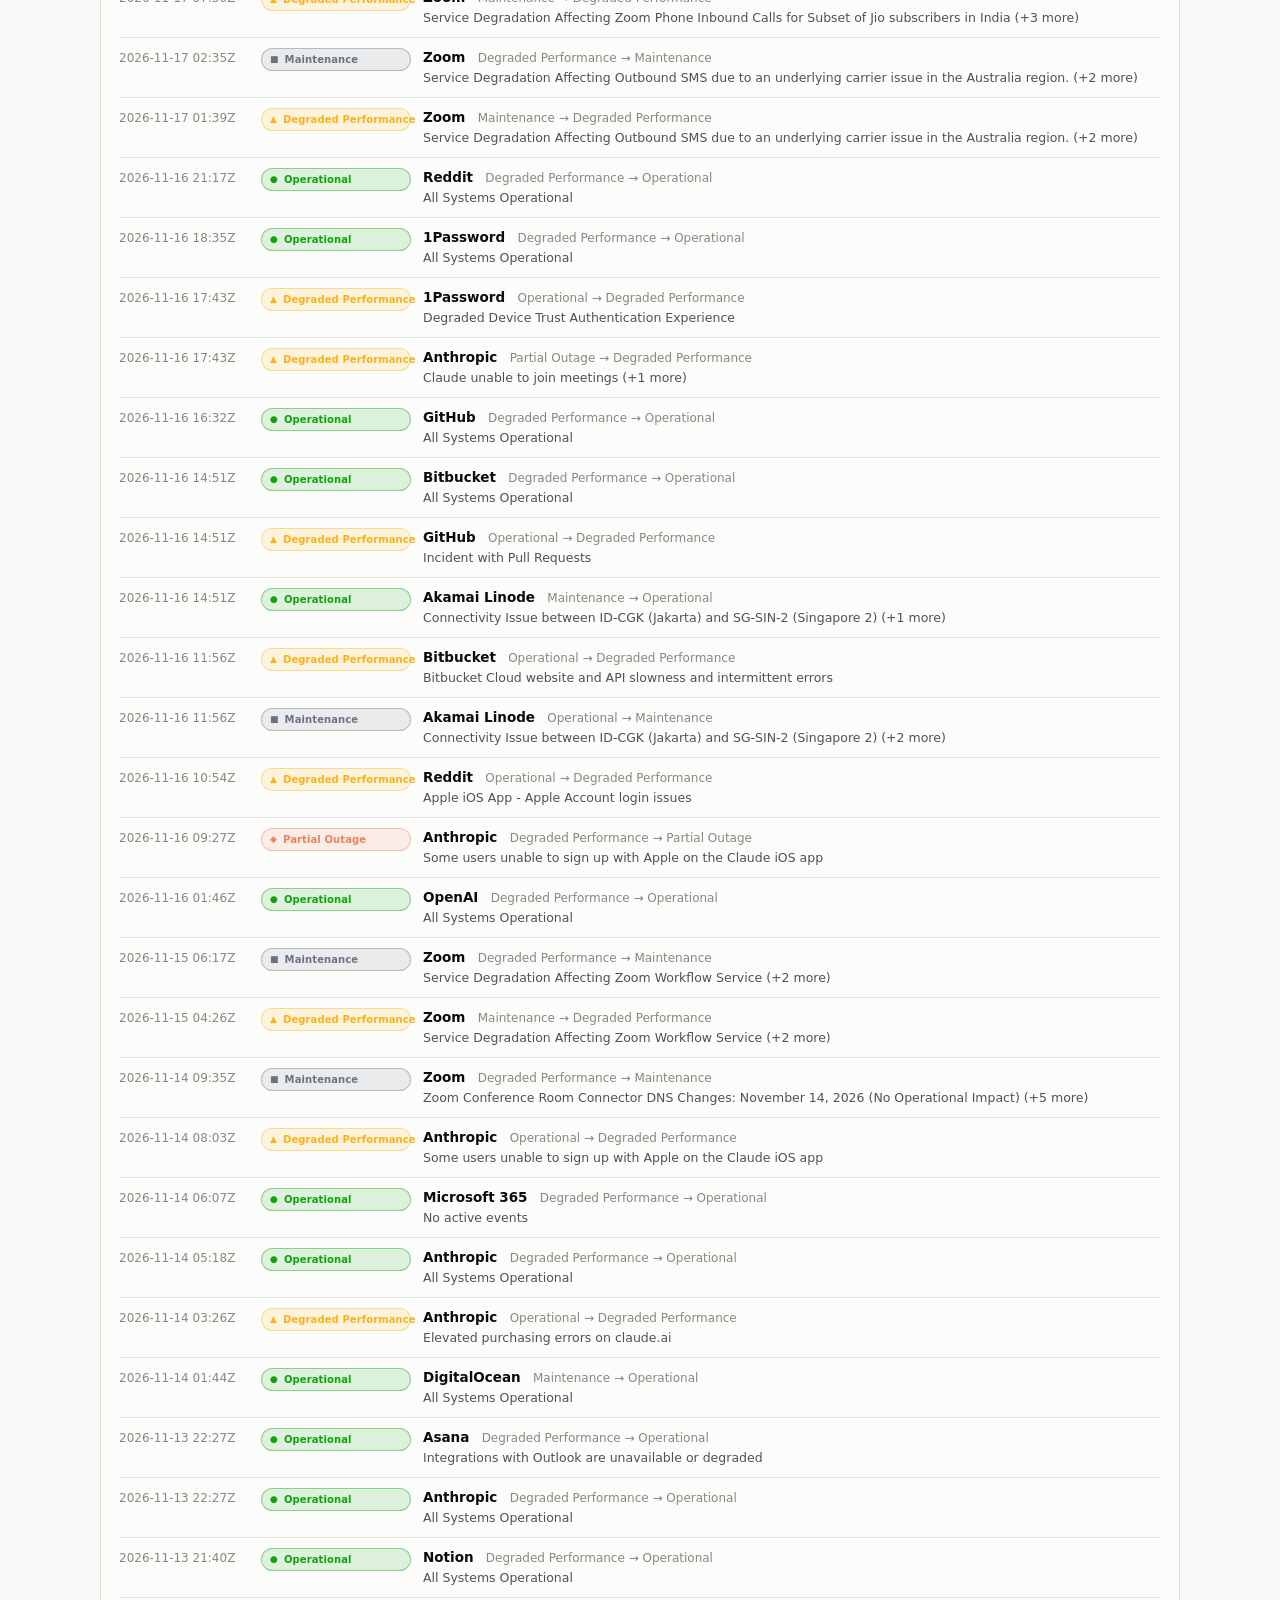
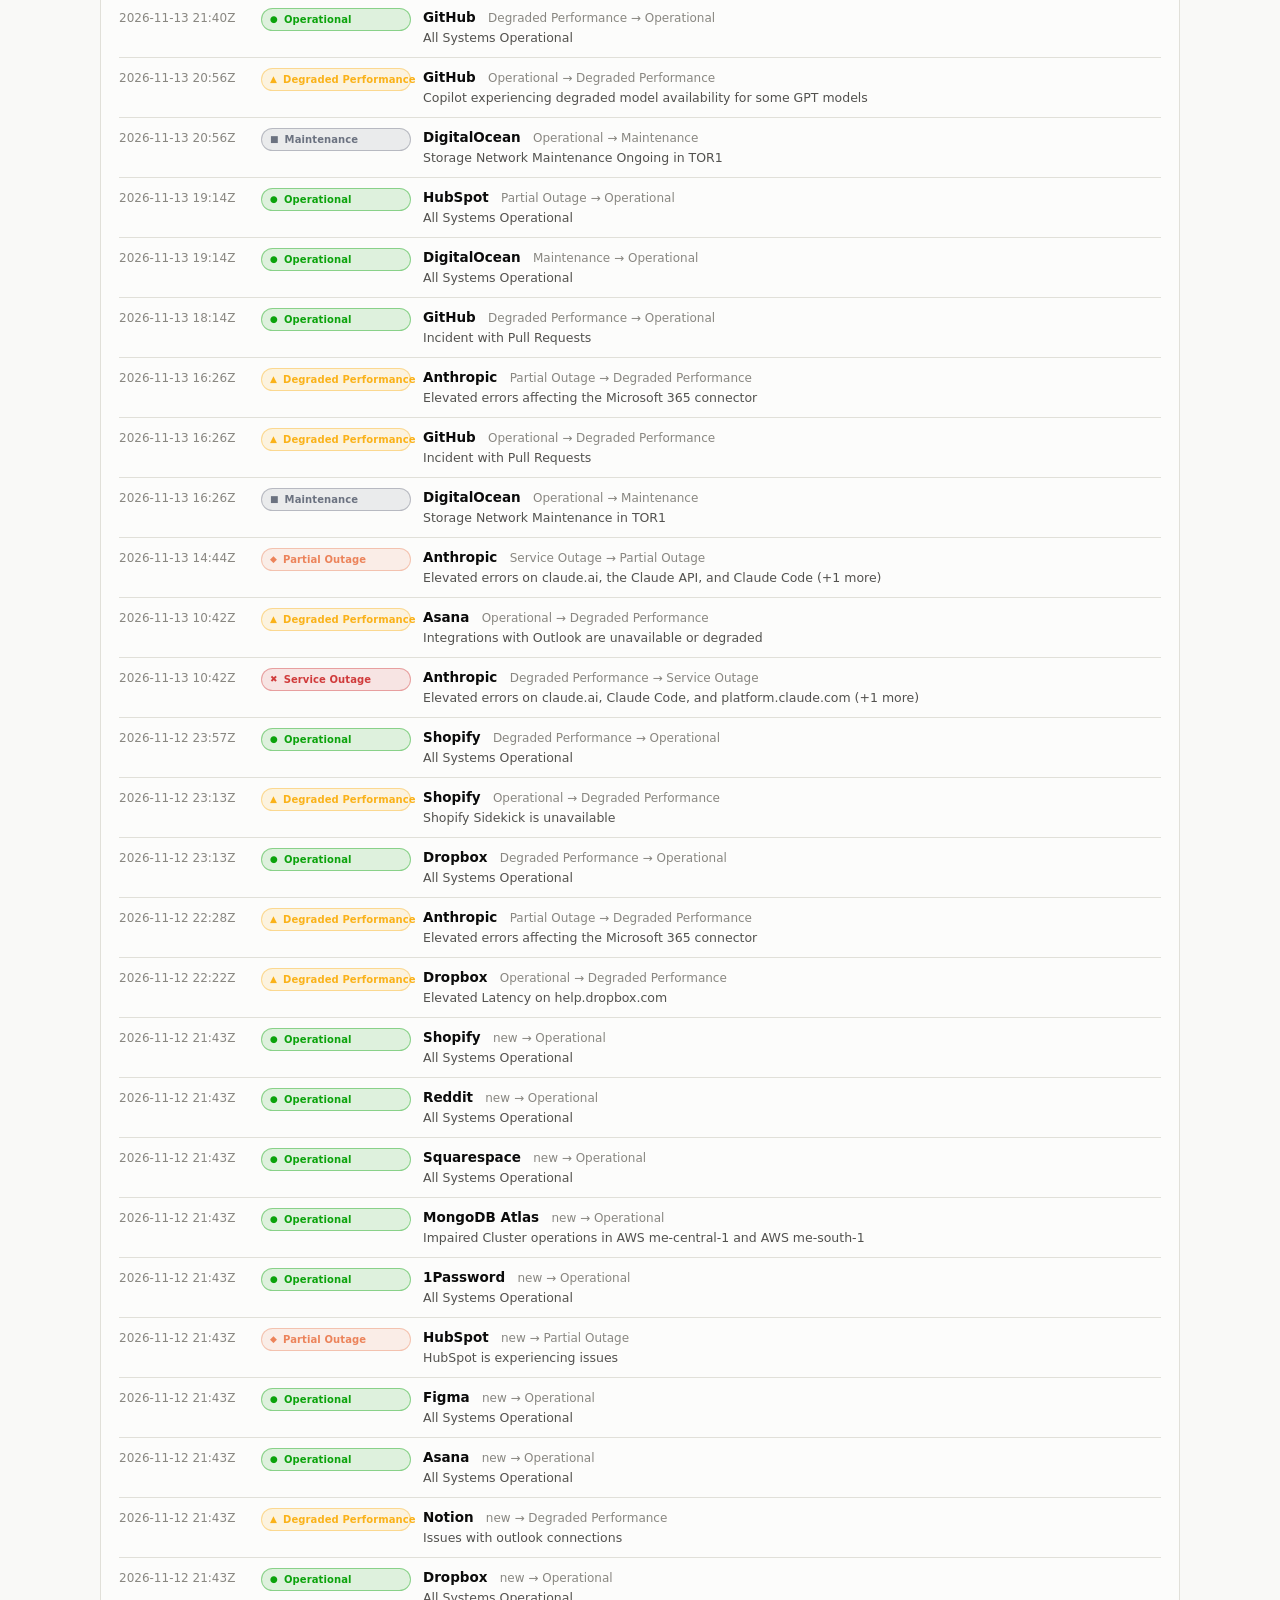
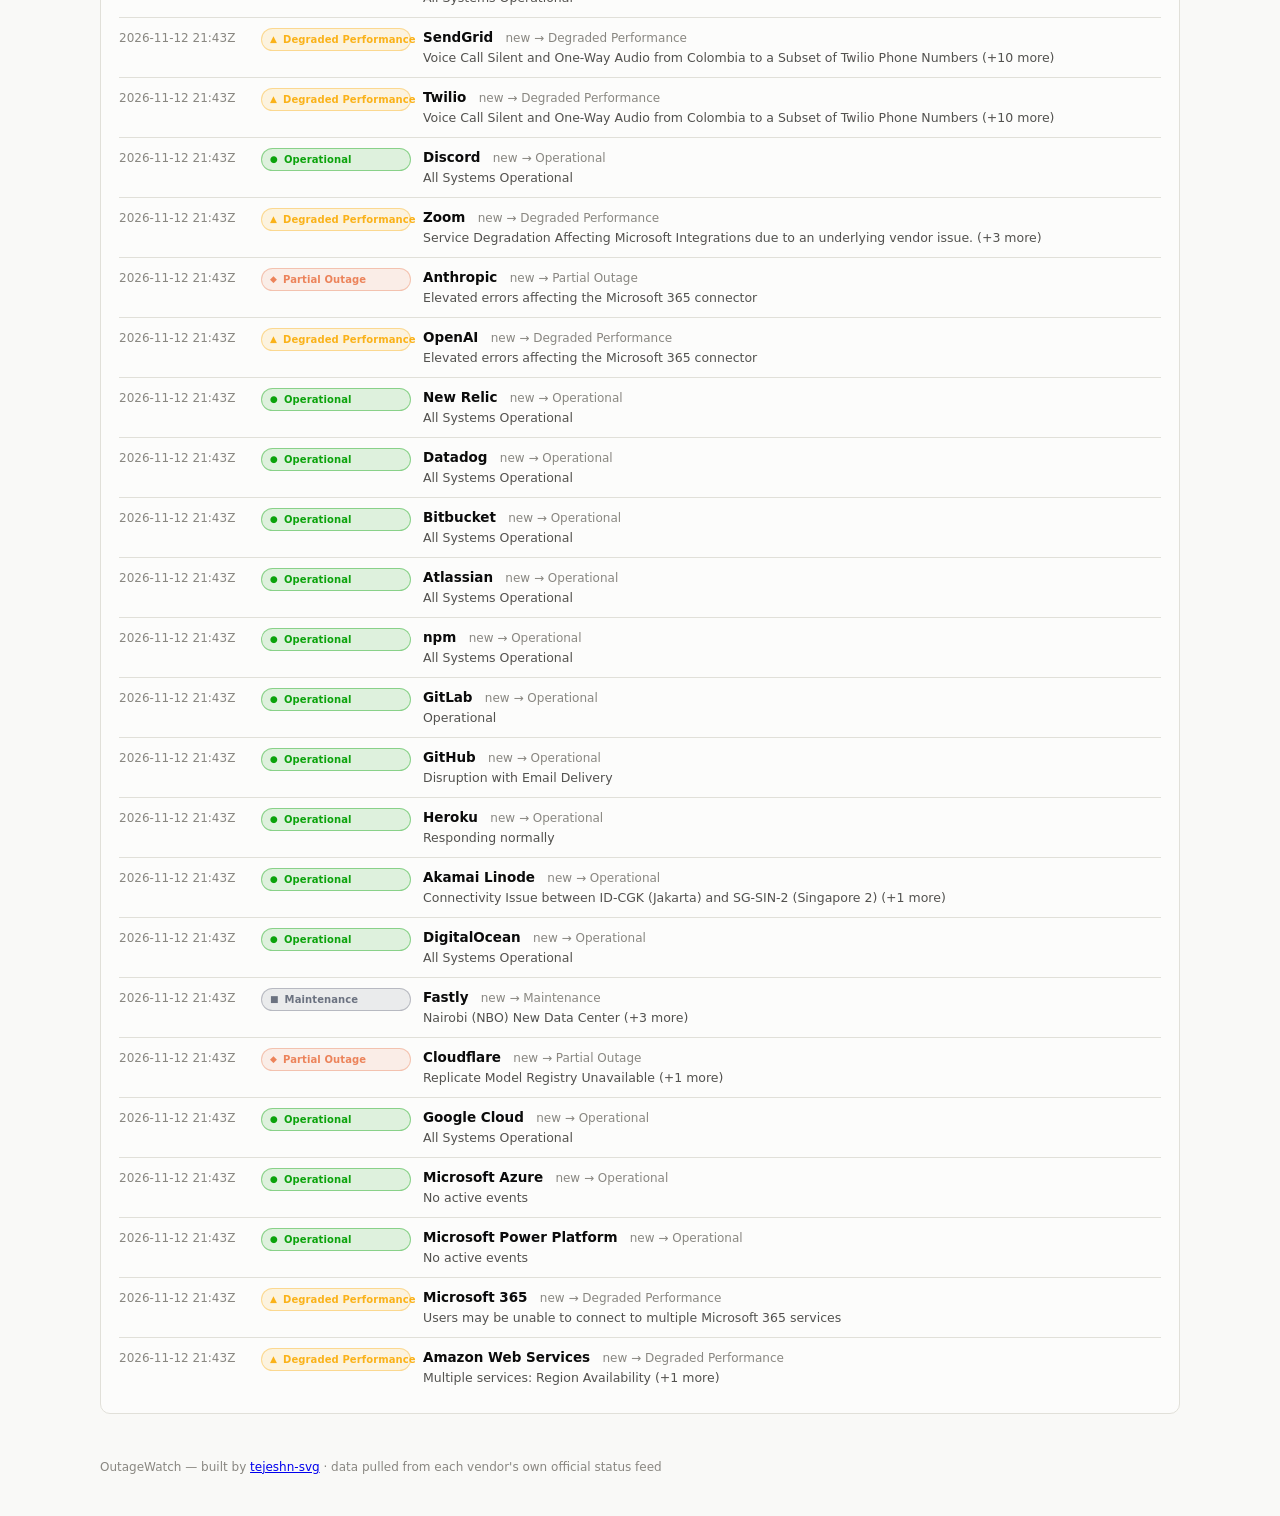
==== commit 08f31ec4: "status: 2026-11-28 14:19 UTC" ====
--- a/docs/history.html
+++ b/docs/history.html
@@ -66,8 +66,8 @@
       <tr>
         <td>Anthropic</td>
         <td class="num">2</td>
-        <td class="num">6554</td>
-        <td class="num">34.985%</td>
+        <td class="num">6612</td>
+        <td class="num">34.402%</td>
       </tr>
       
       <tr>
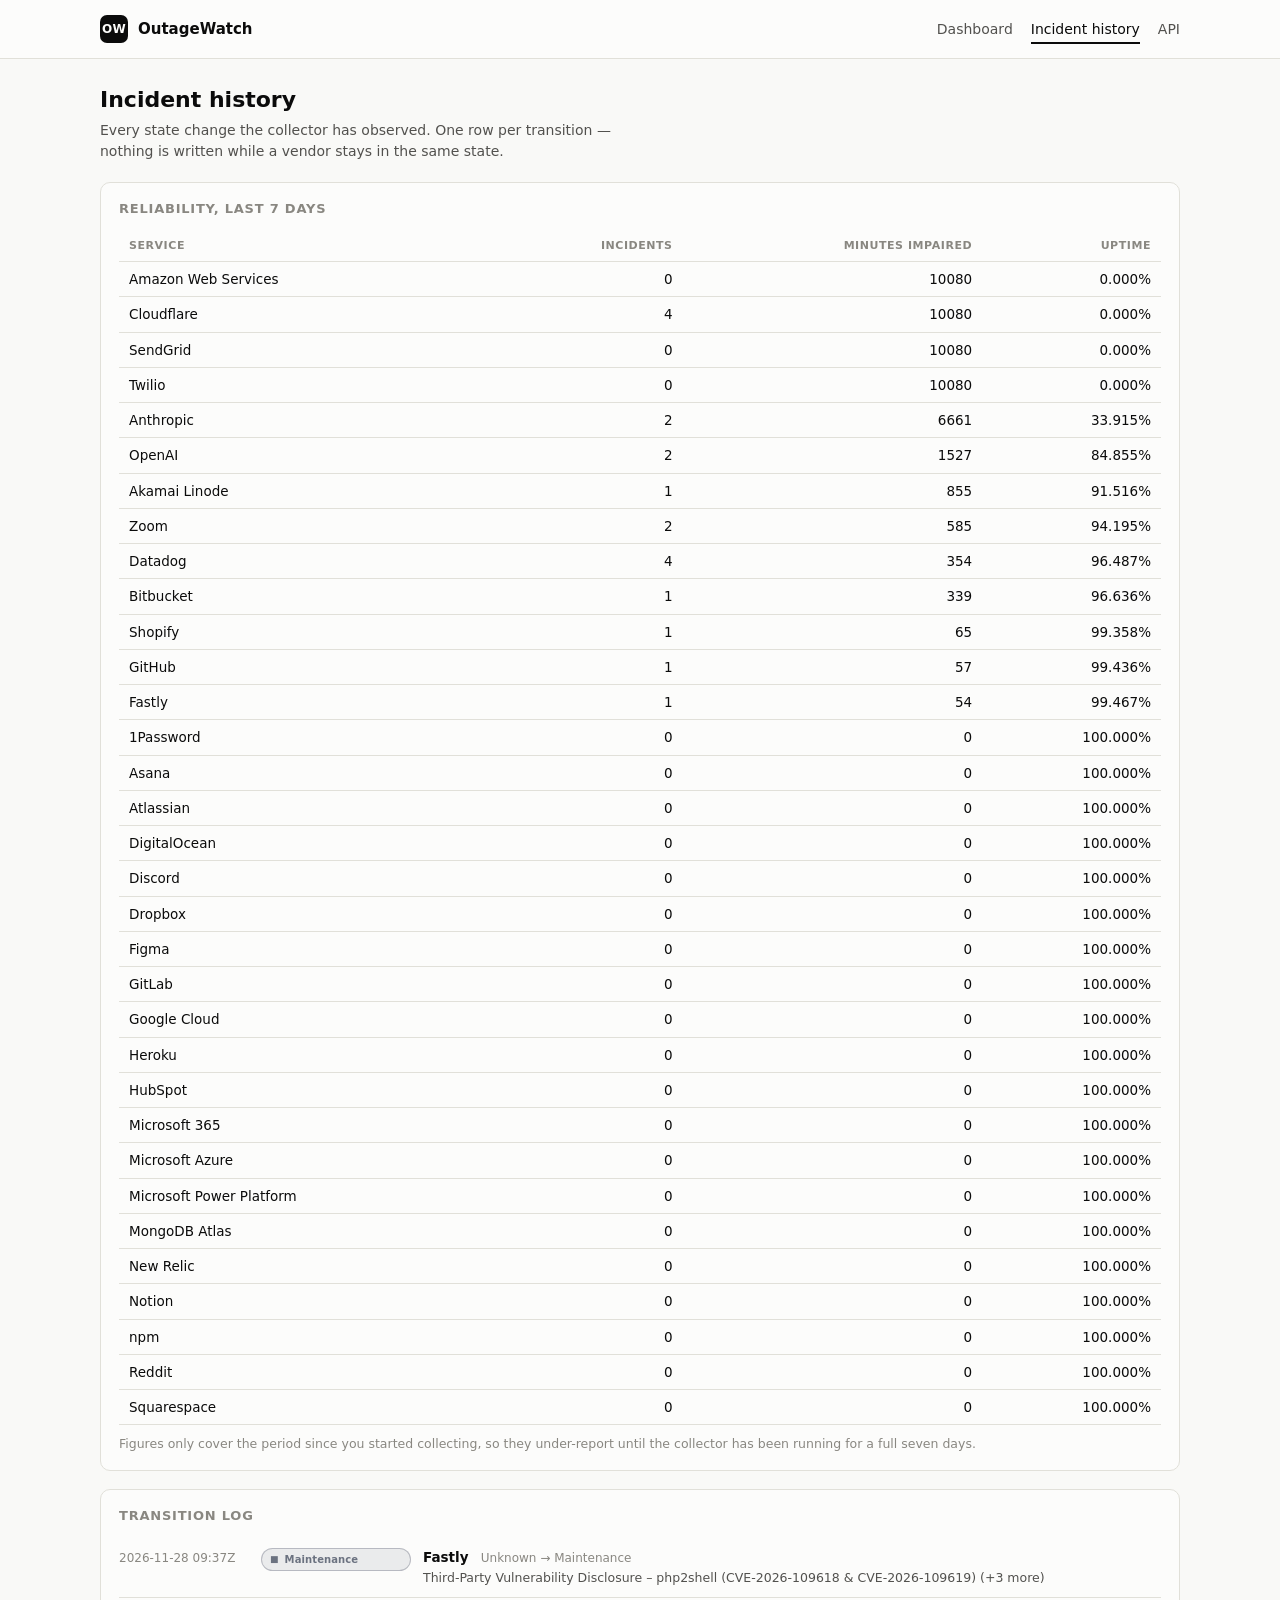
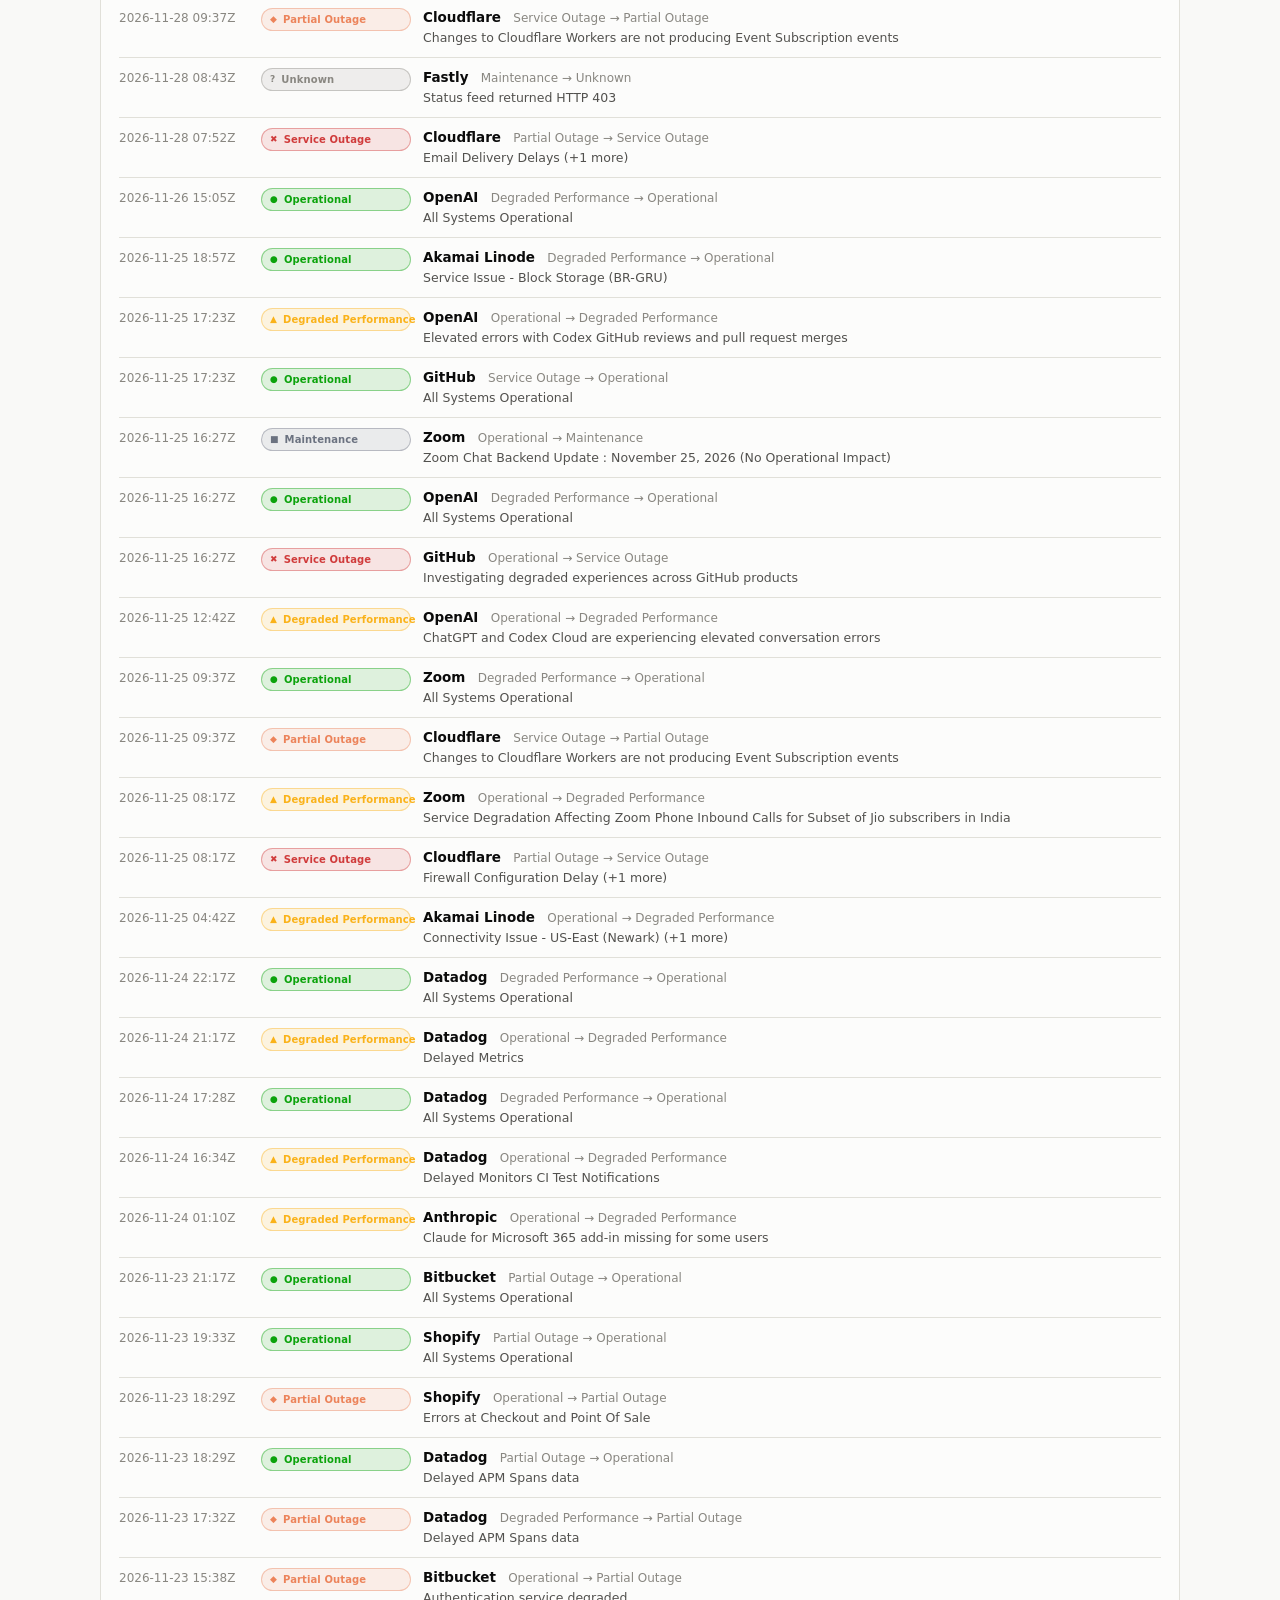
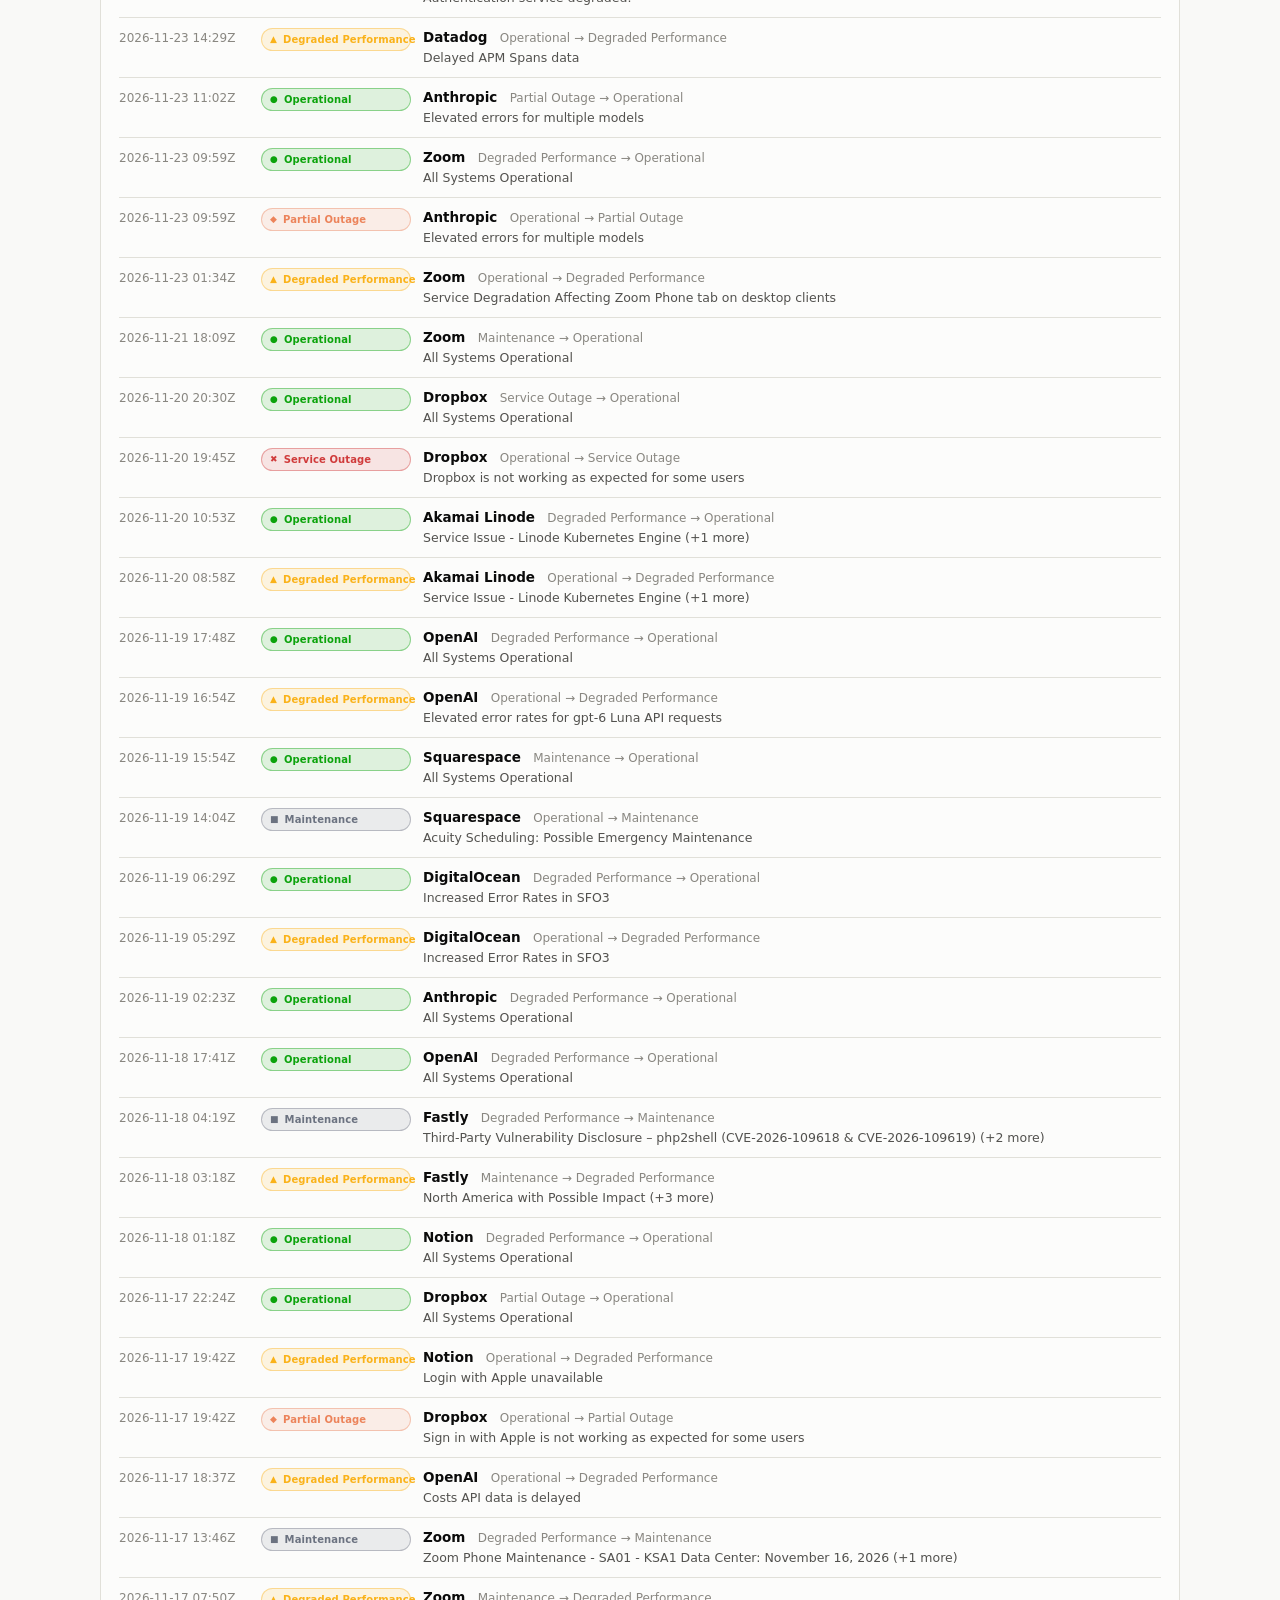
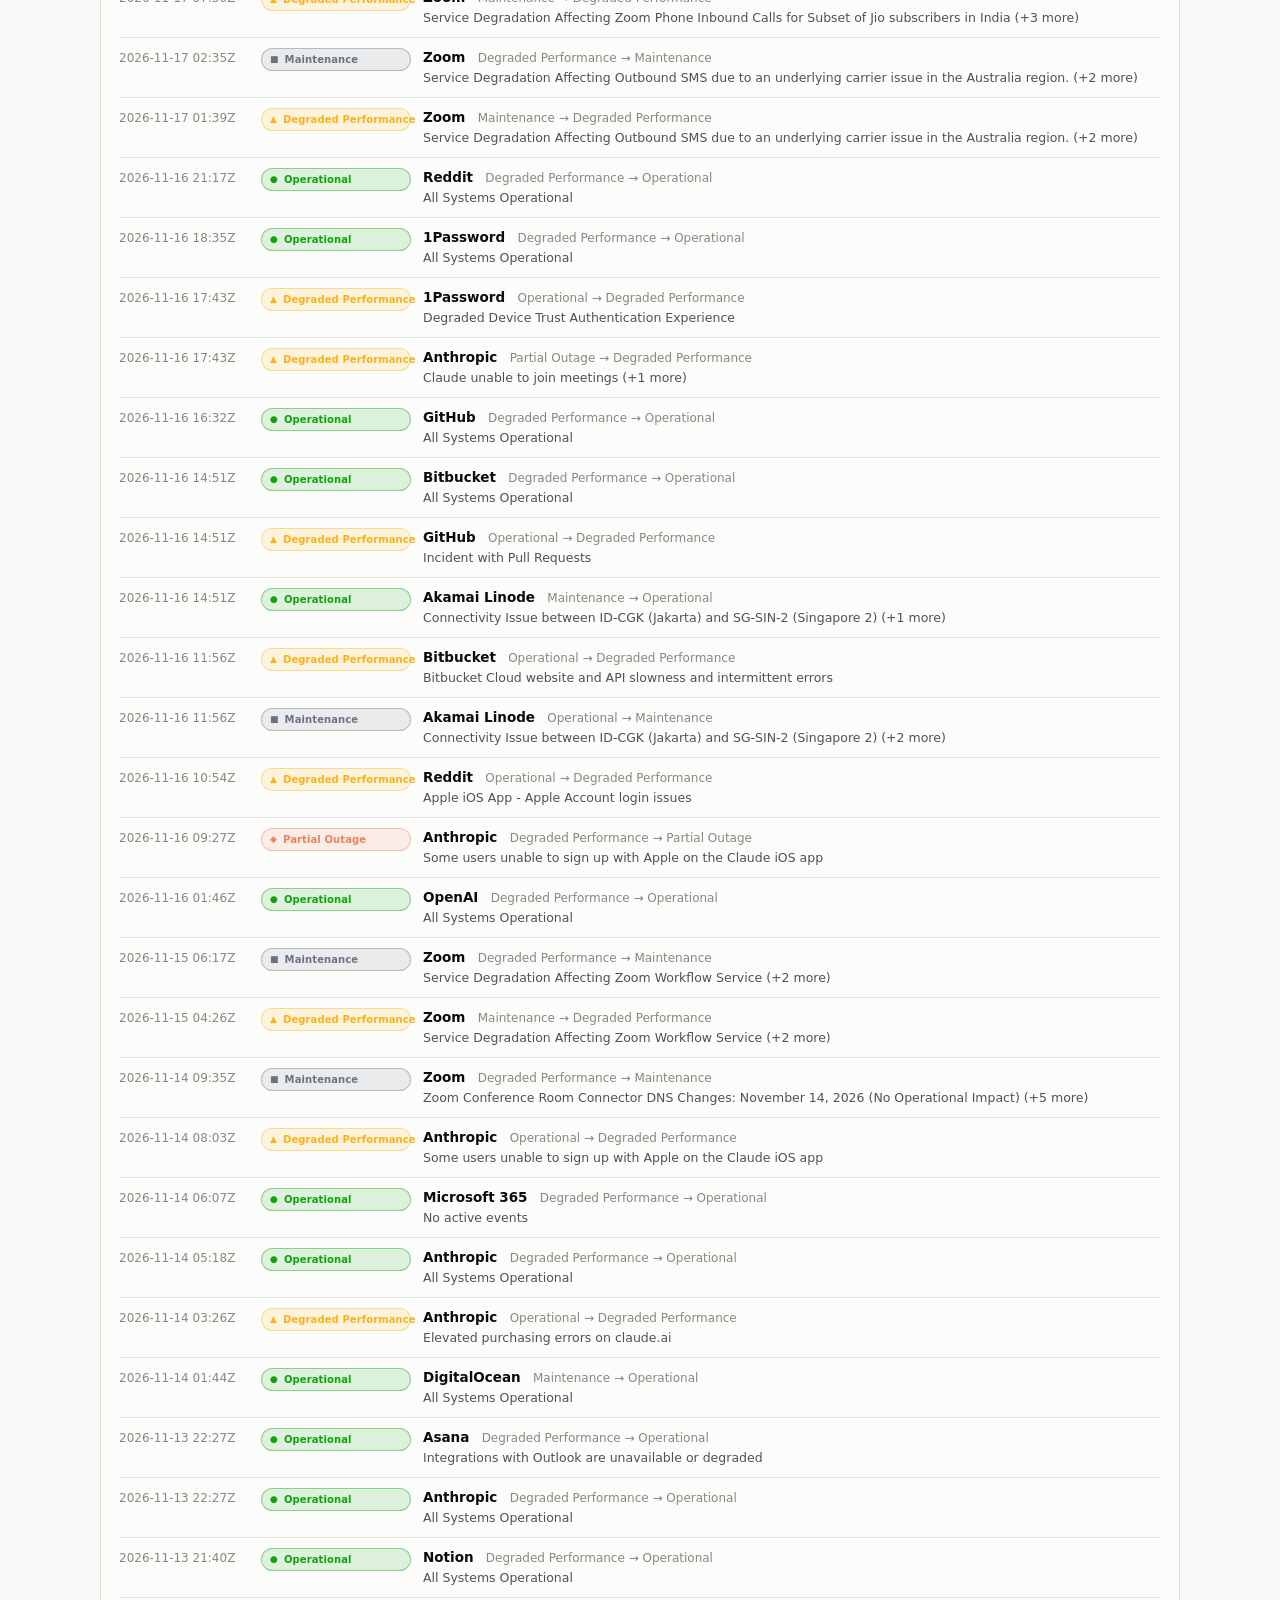
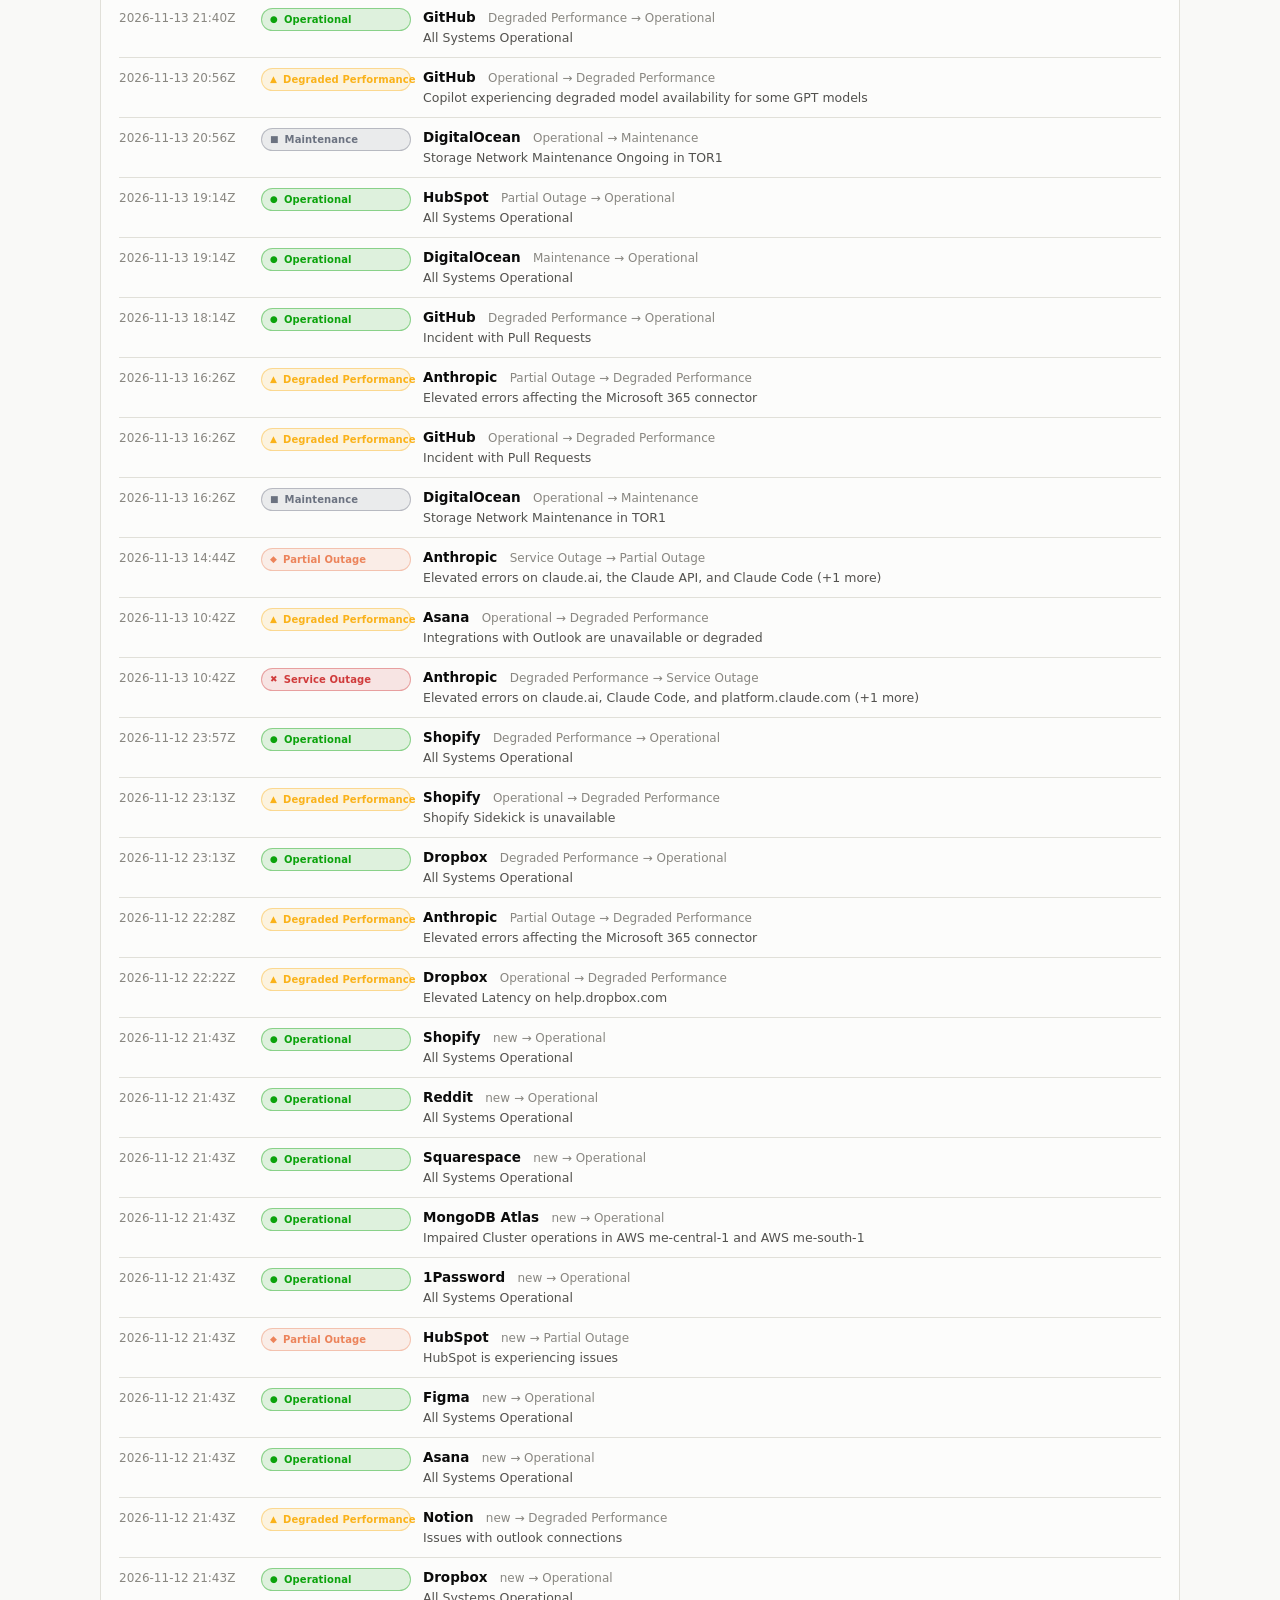
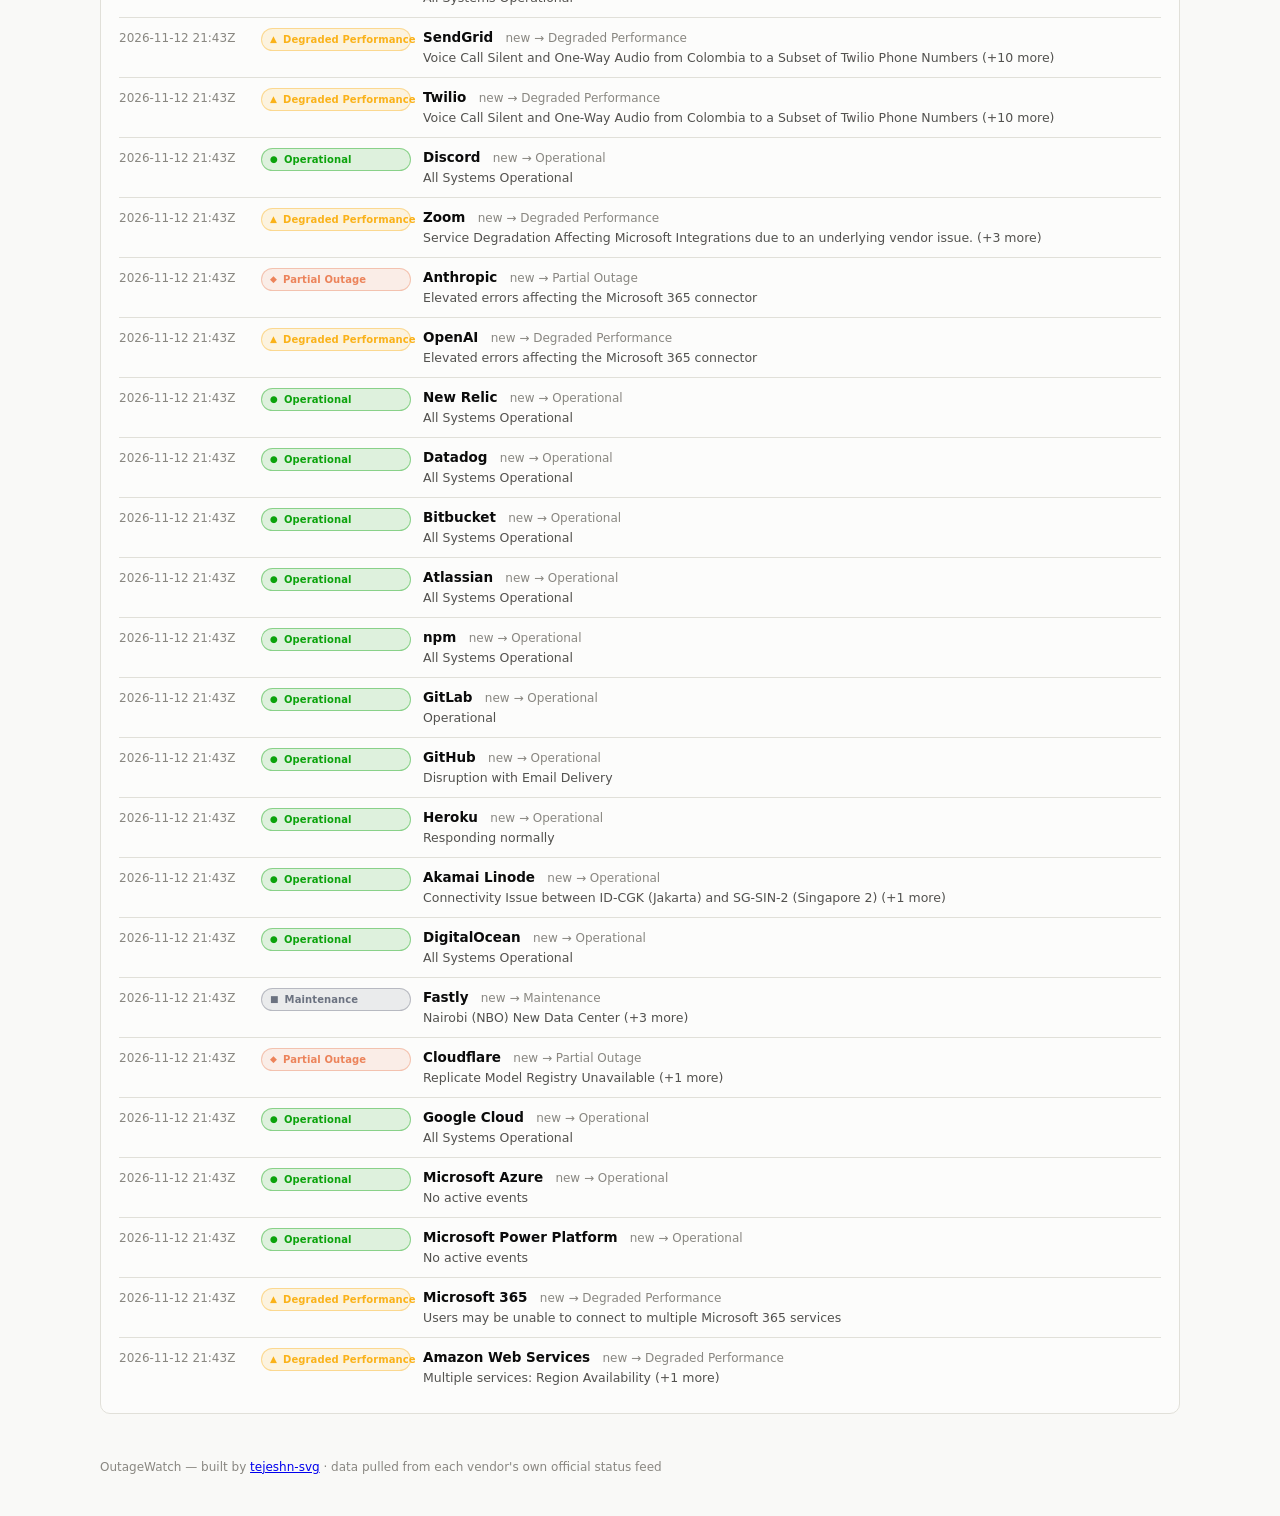
==== commit c6caa8cf: "status: 2026-11-28 15:08 UTC" ====
--- a/docs/history.html
+++ b/docs/history.html
@@ -66,8 +66,8 @@
       <tr>
         <td>Anthropic</td>
         <td class="num">2</td>
-        <td class="num">6612</td>
-        <td class="num">34.402%</td>
+        <td class="num">6661</td>
+        <td class="num">33.915%</td>
       </tr>
       
       <tr>
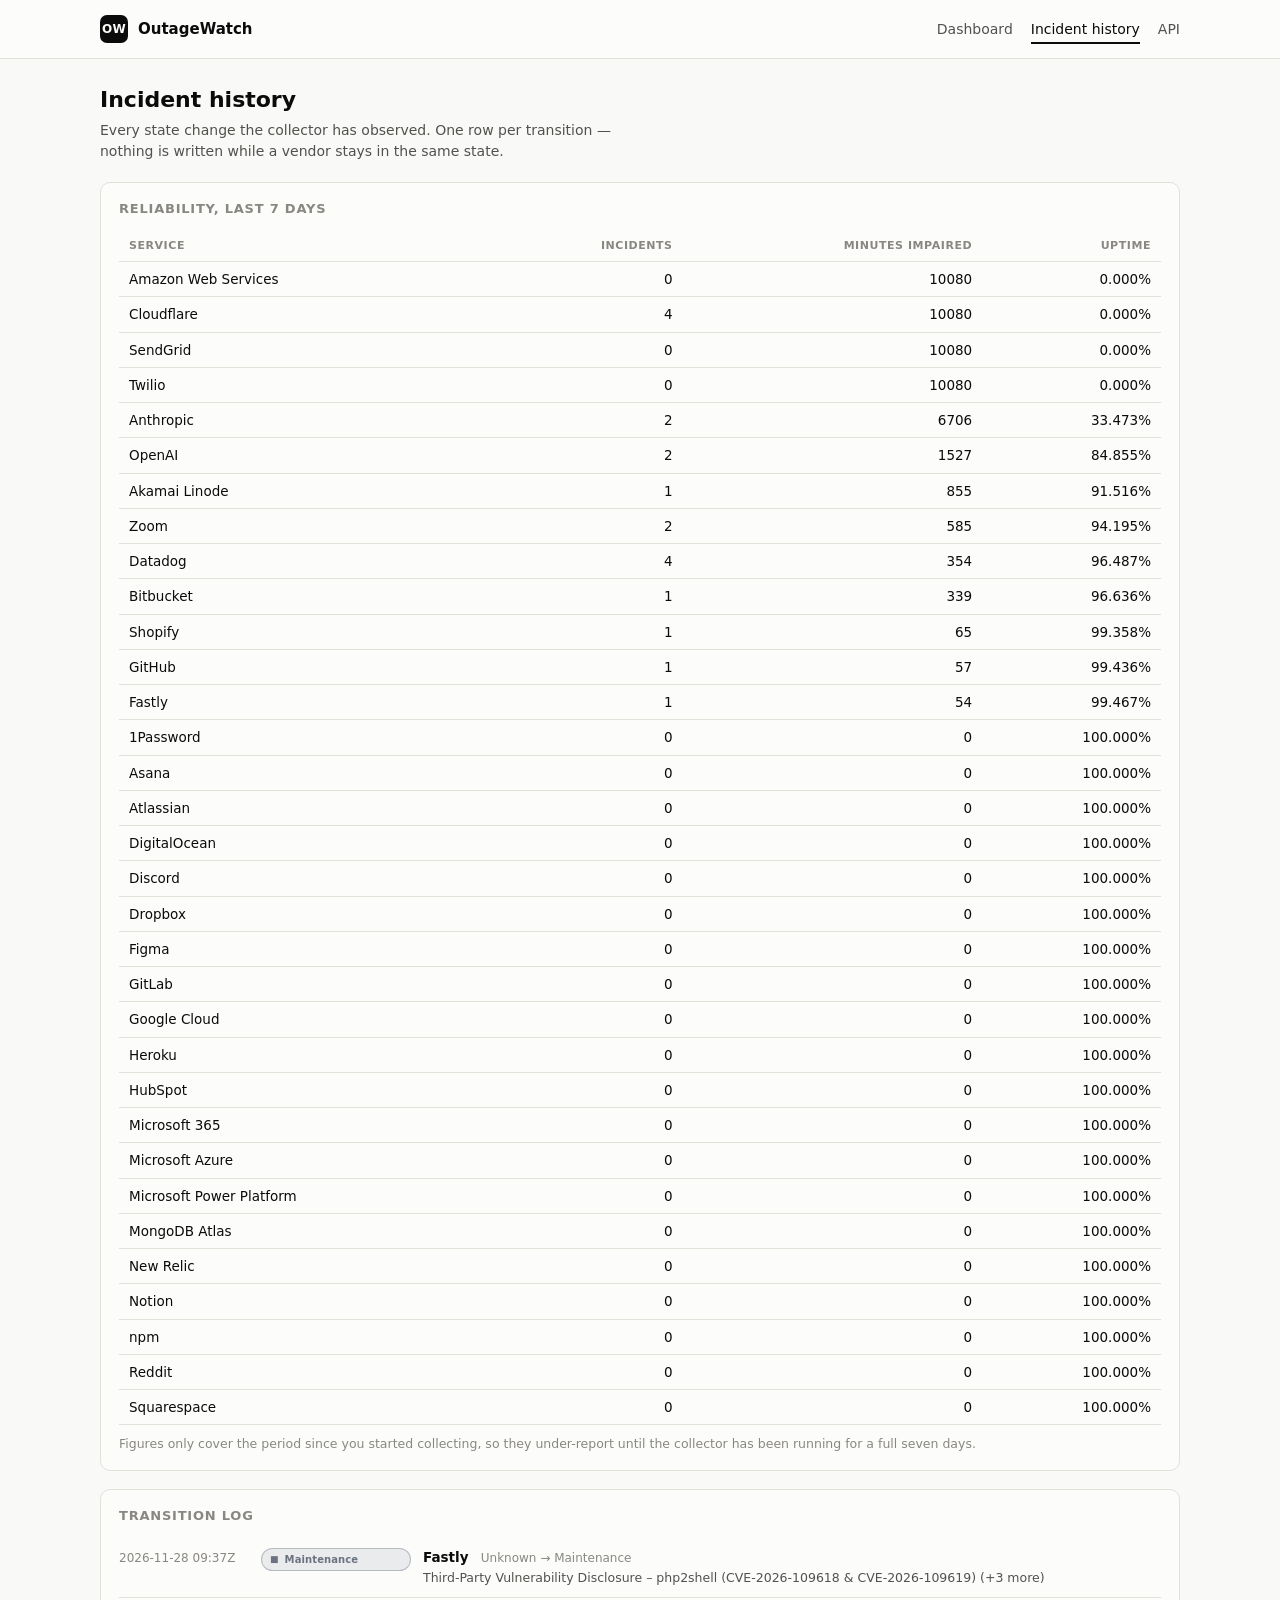
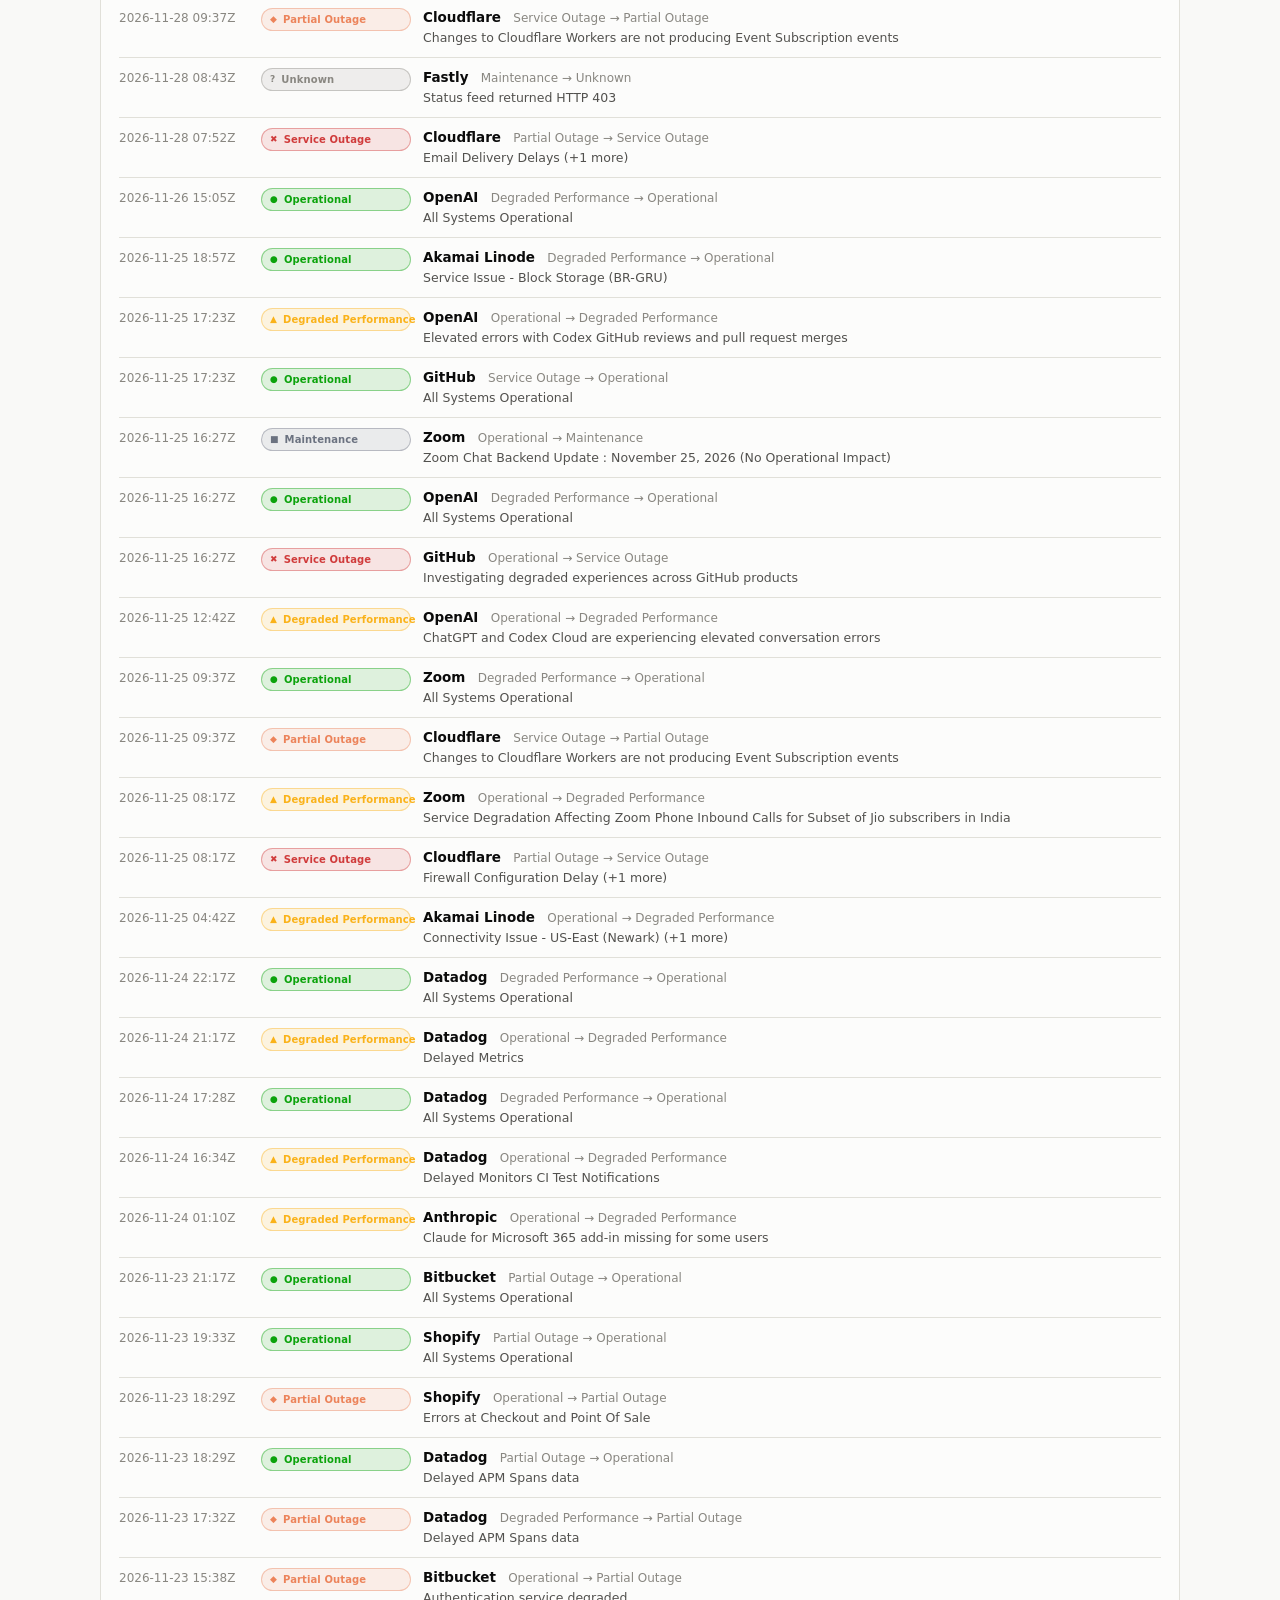
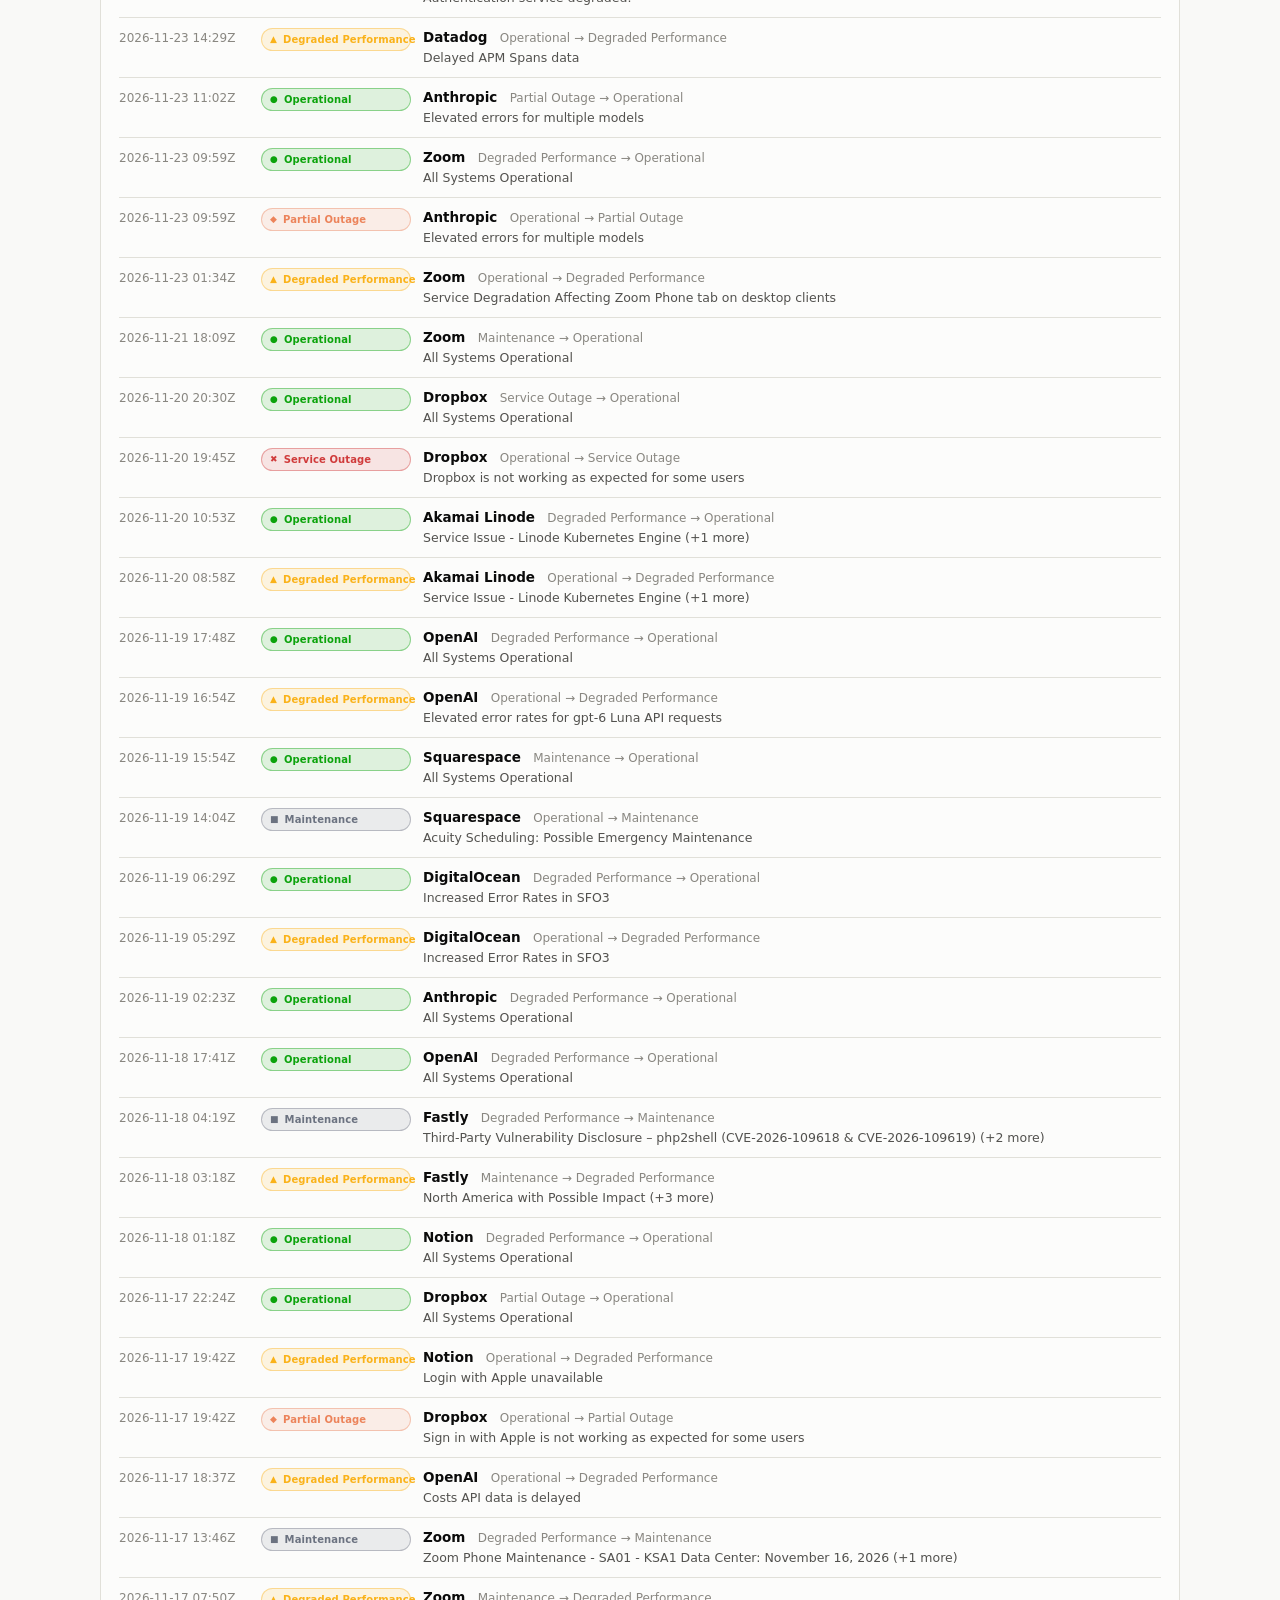
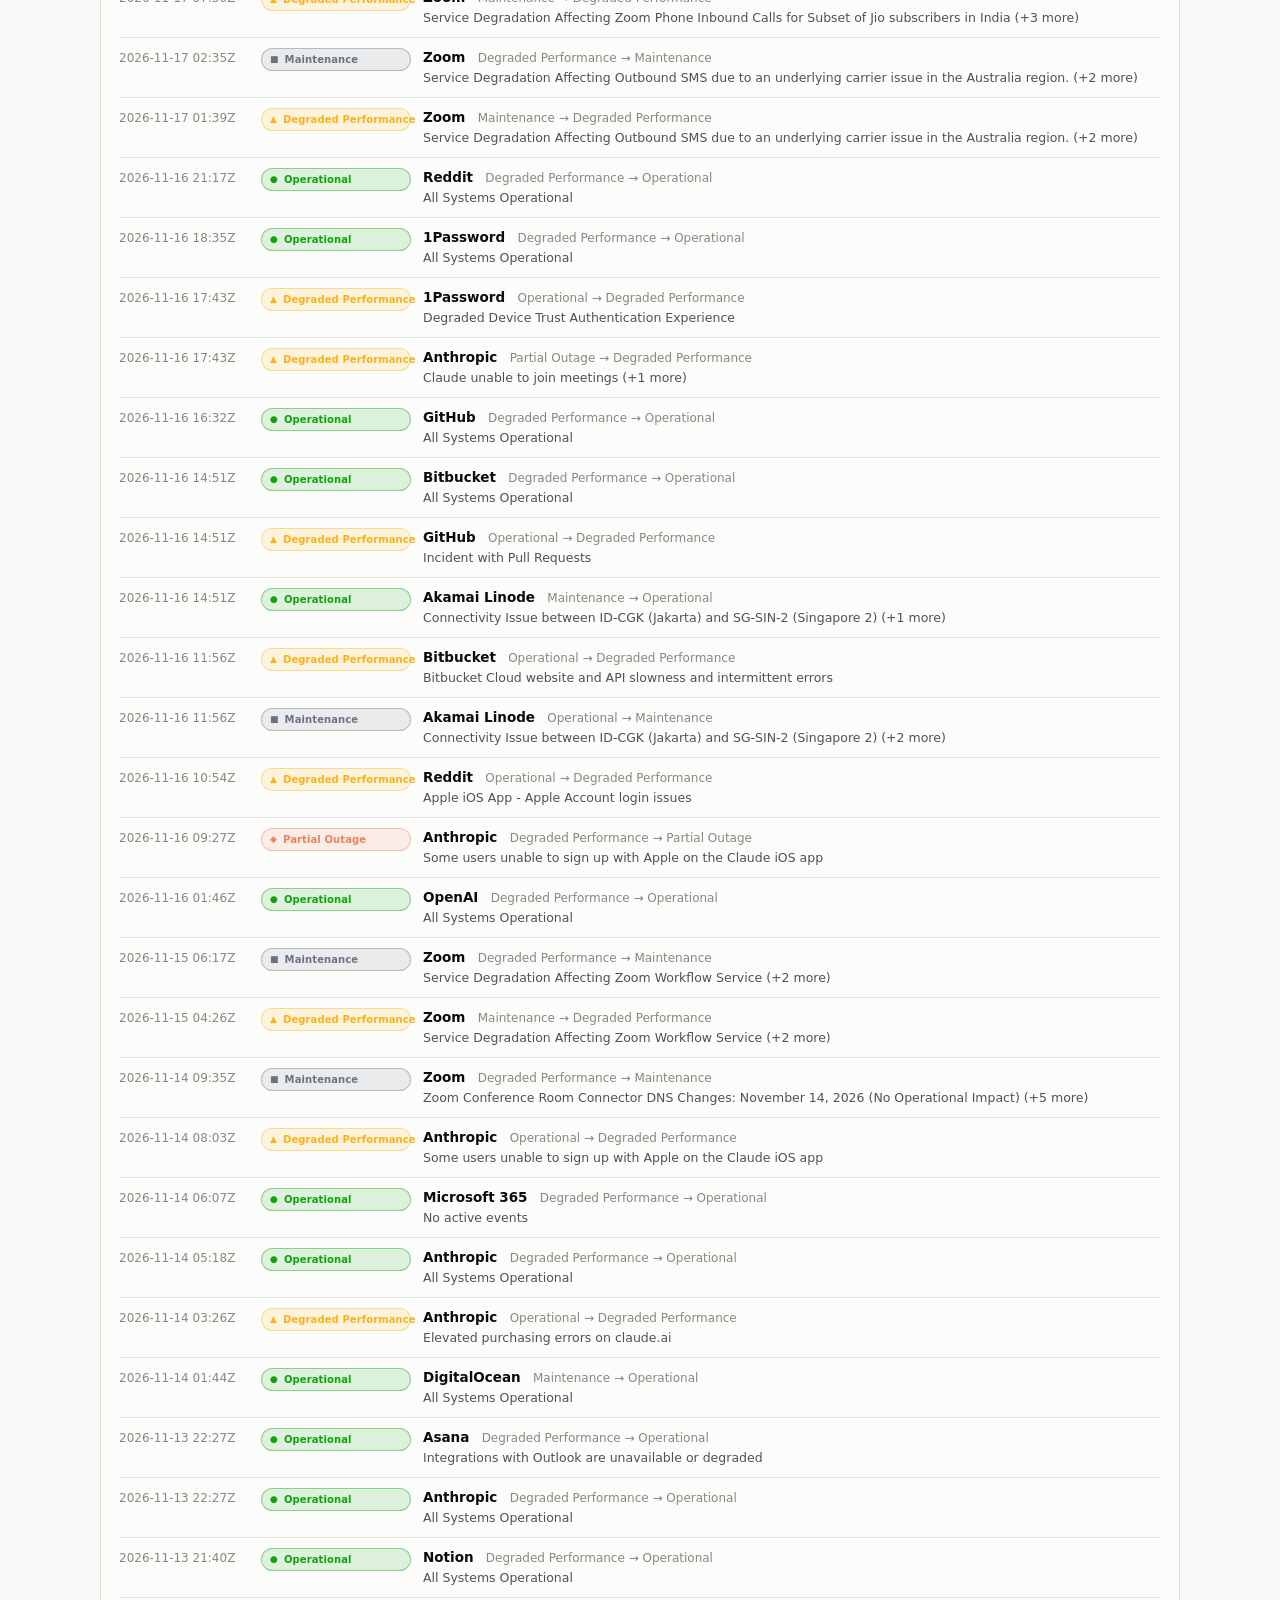
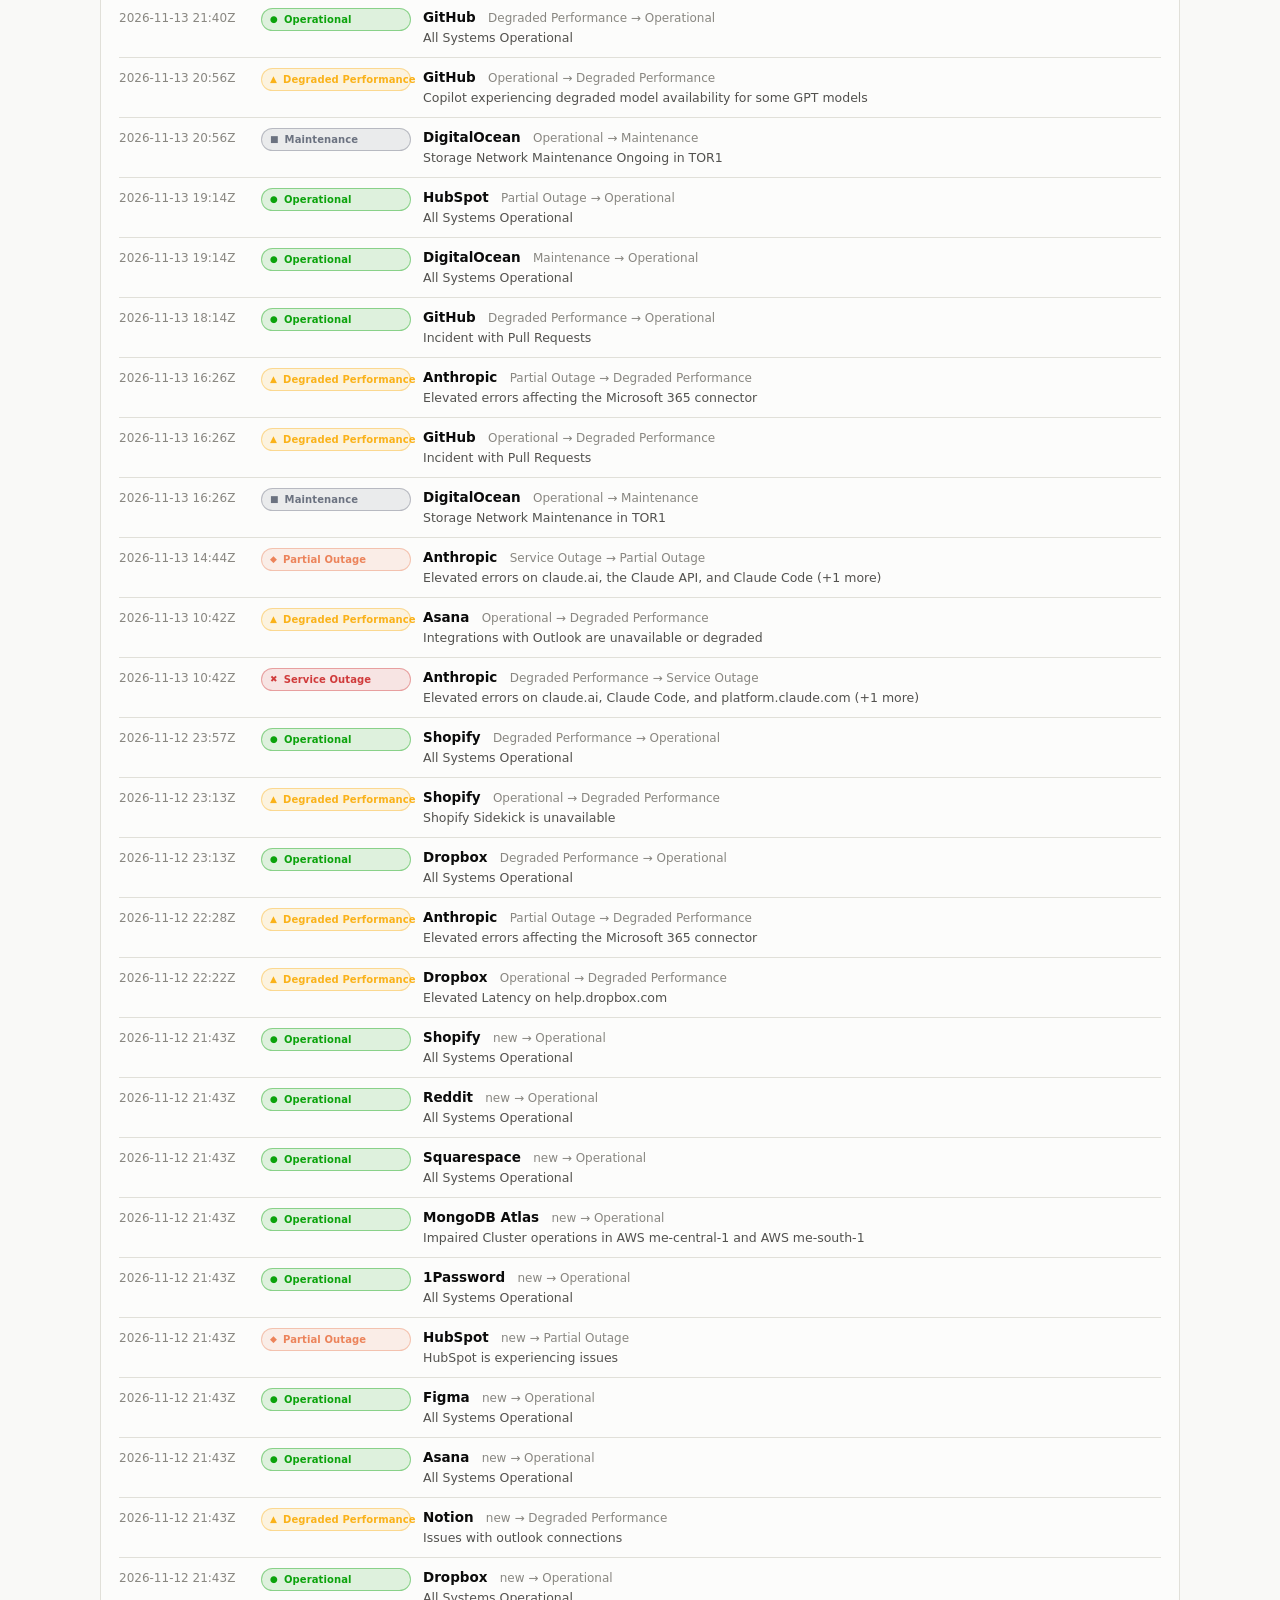
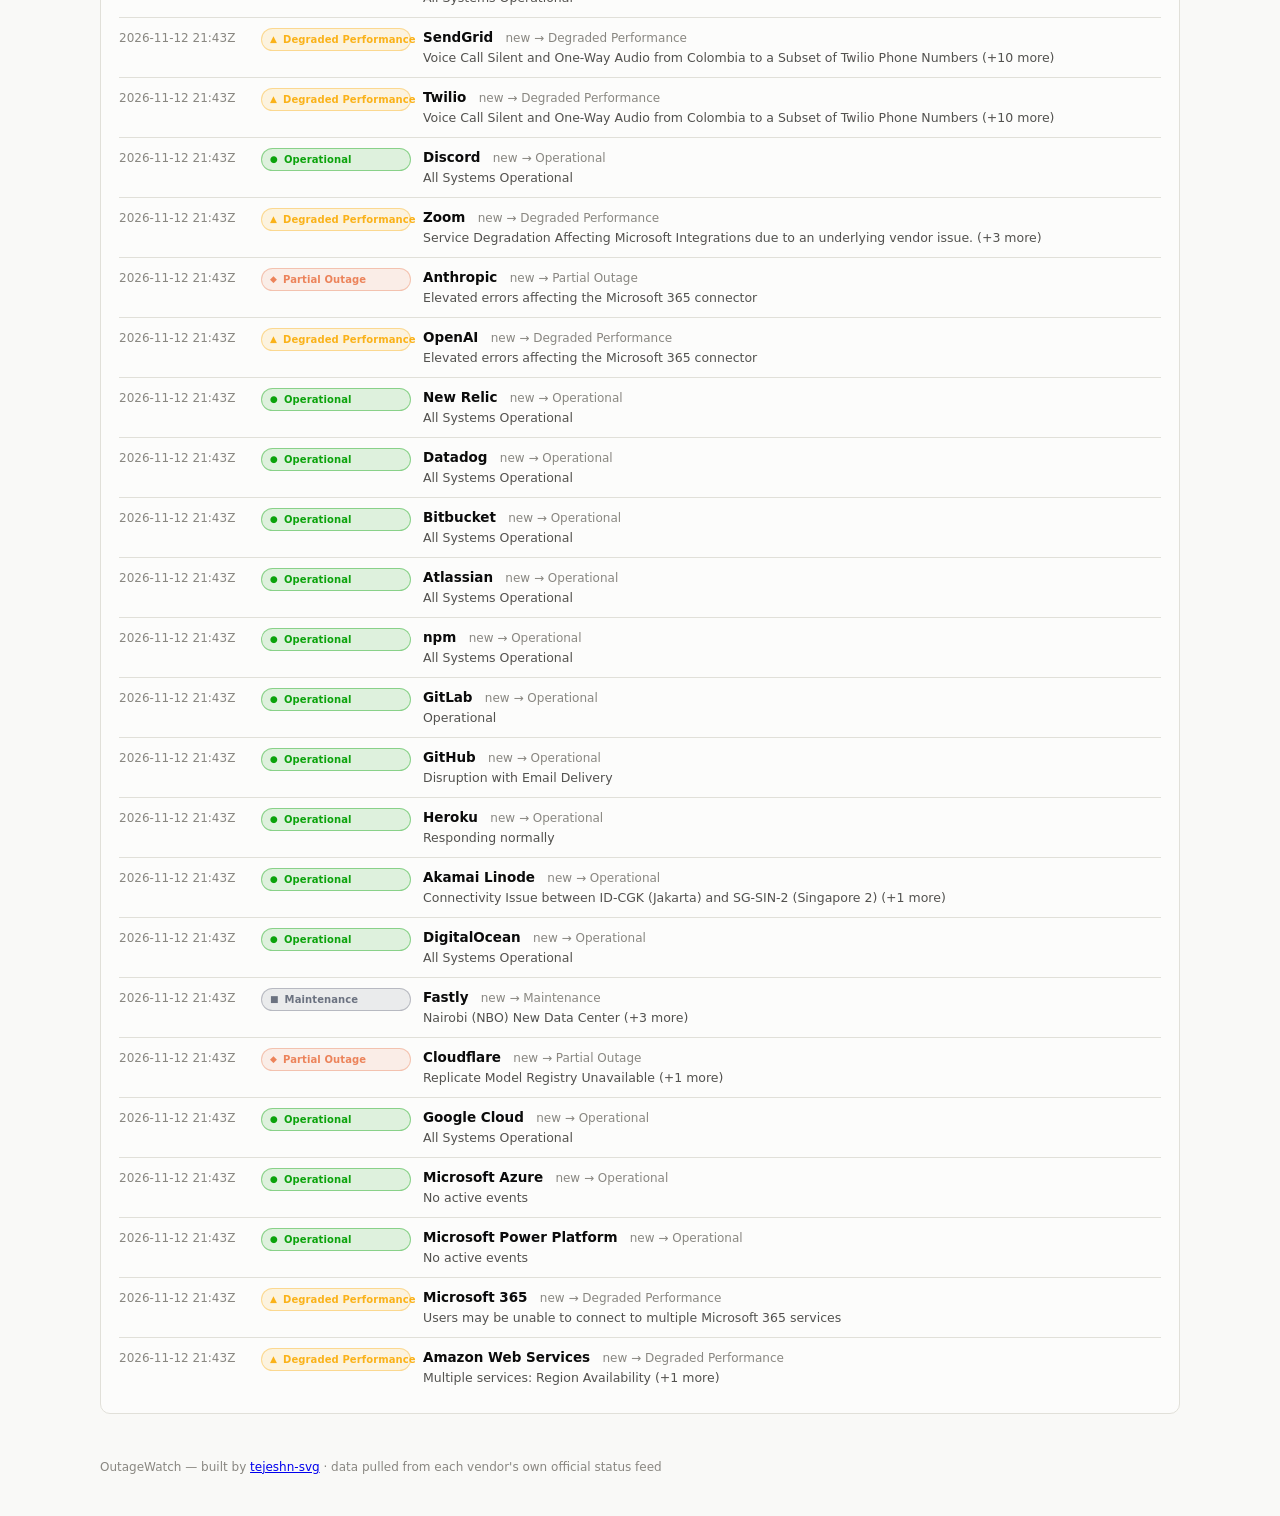
==== commit 693a350e: "status: 2026-11-28 15:53 UTC" ====
--- a/docs/history.html
+++ b/docs/history.html
@@ -66,8 +66,8 @@
       <tr>
         <td>Anthropic</td>
         <td class="num">2</td>
-        <td class="num">6661</td>
-        <td class="num">33.915%</td>
+        <td class="num">6706</td>
+        <td class="num">33.473%</td>
       </tr>
       
       <tr>
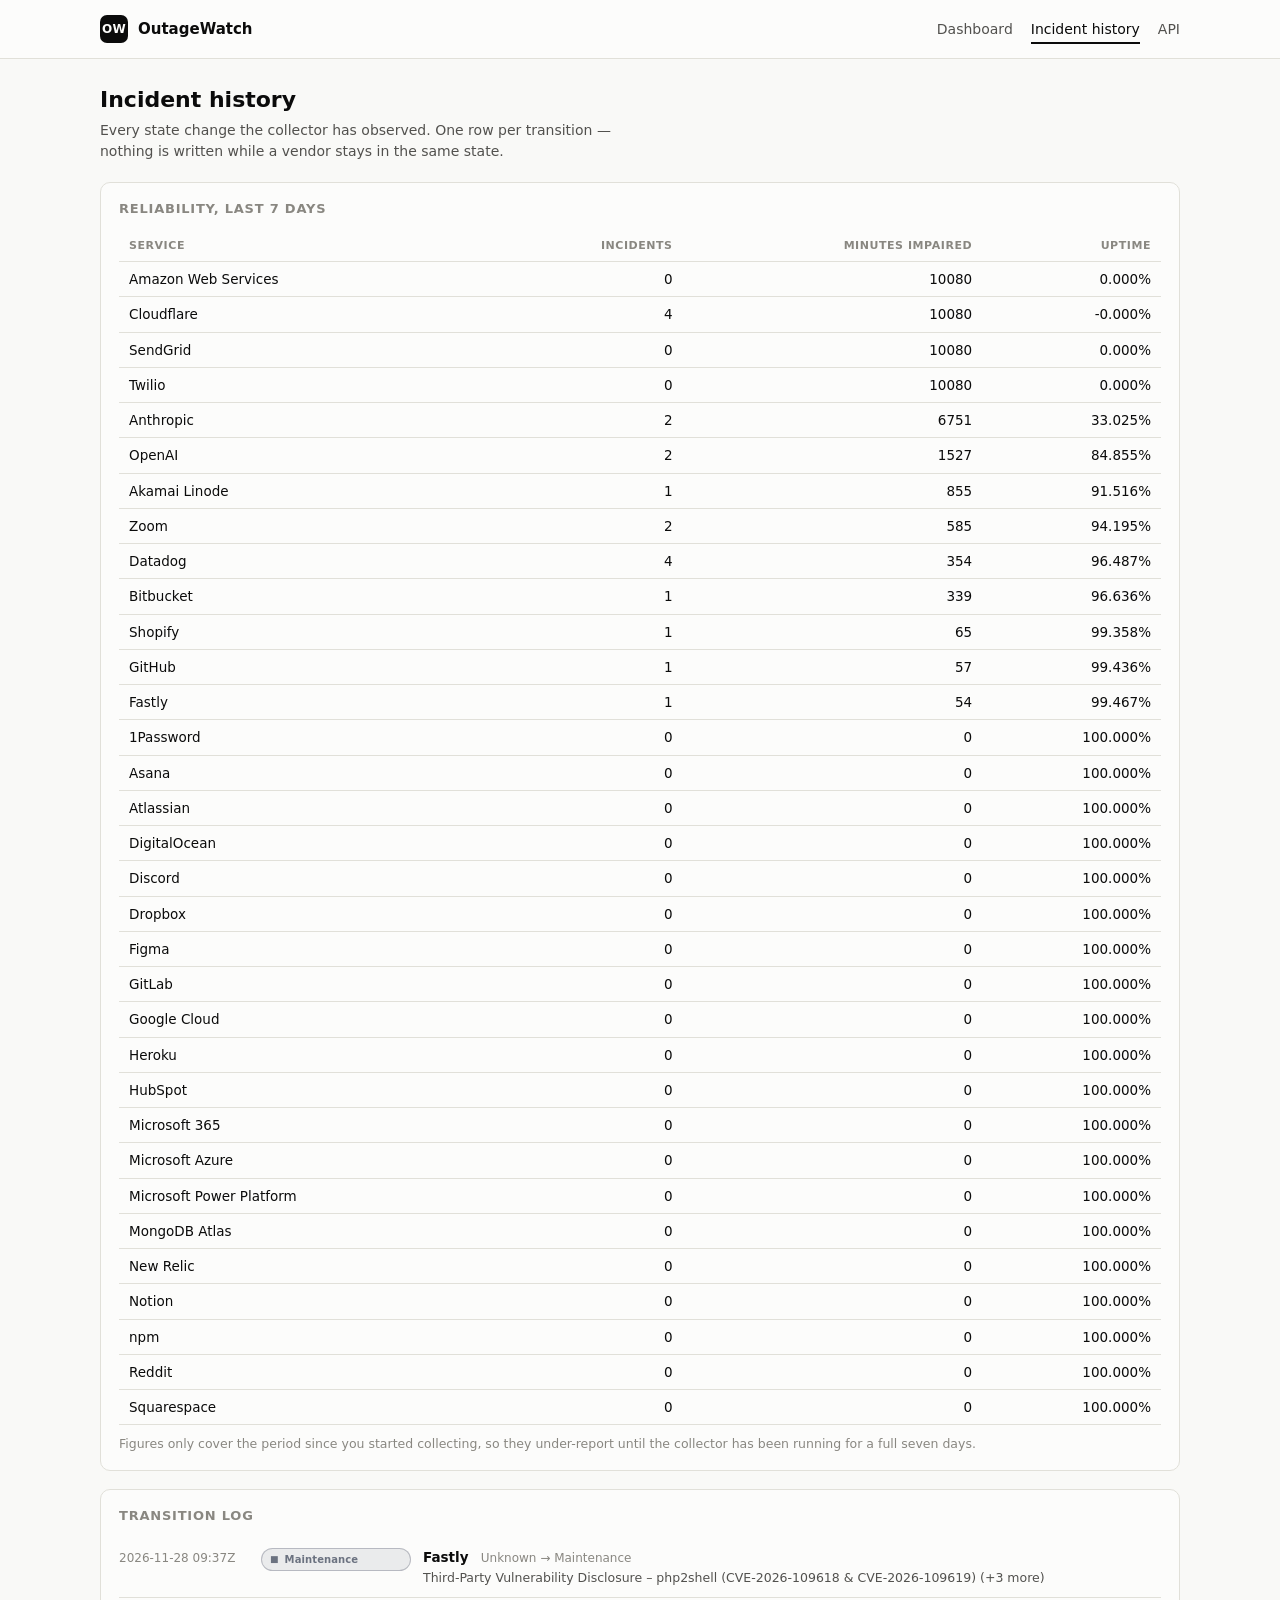
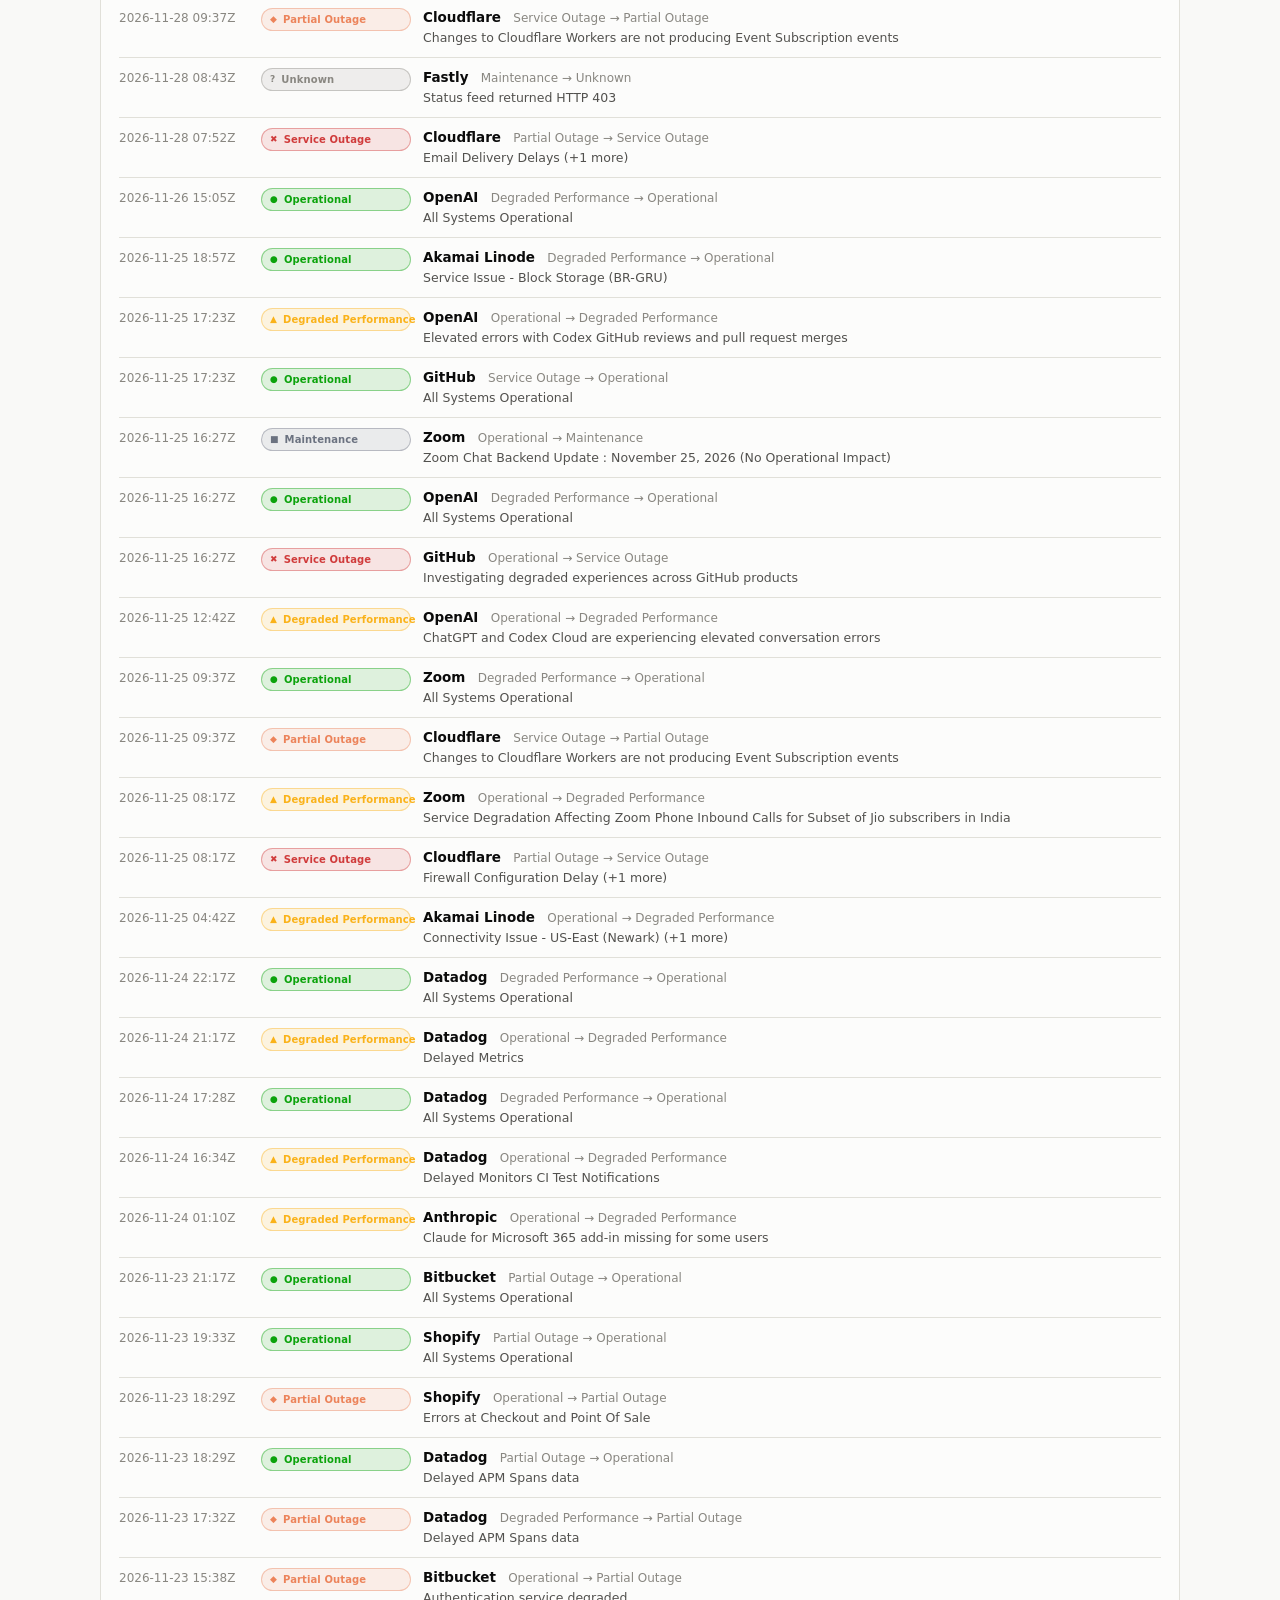
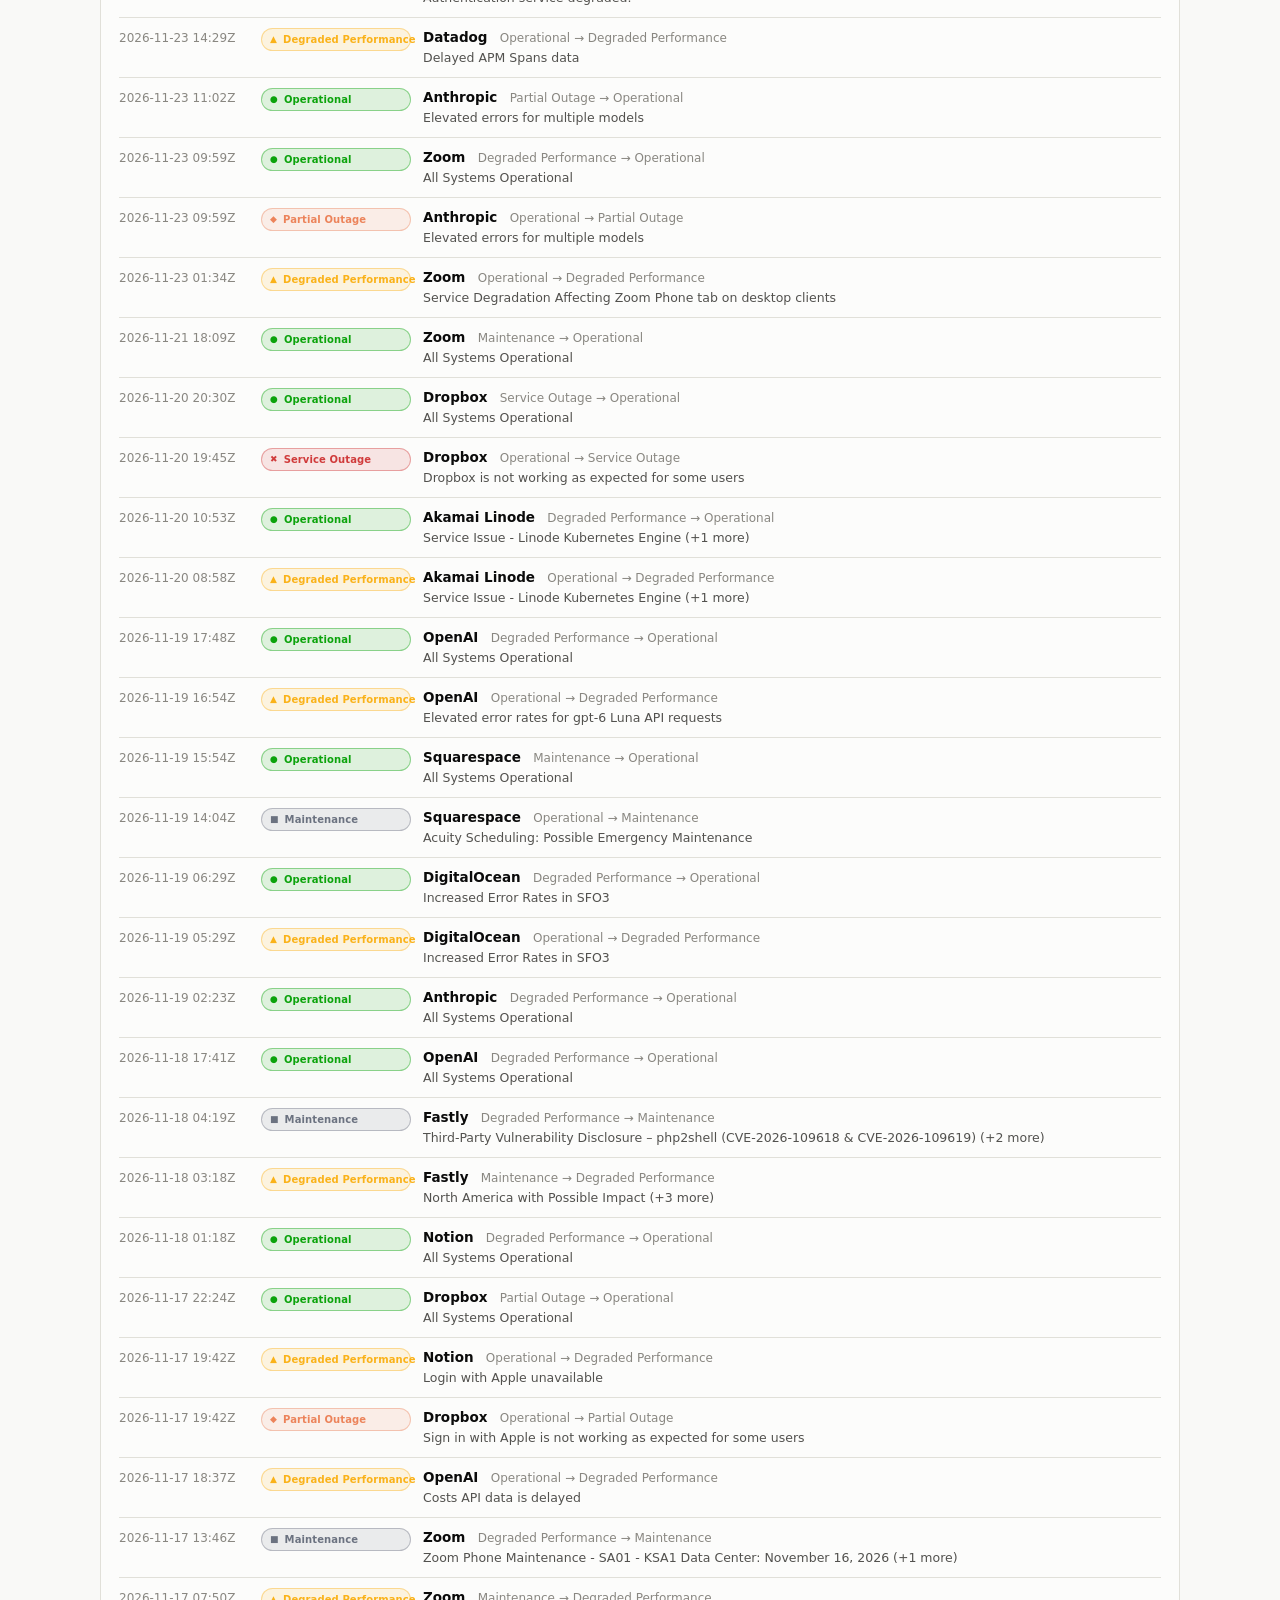
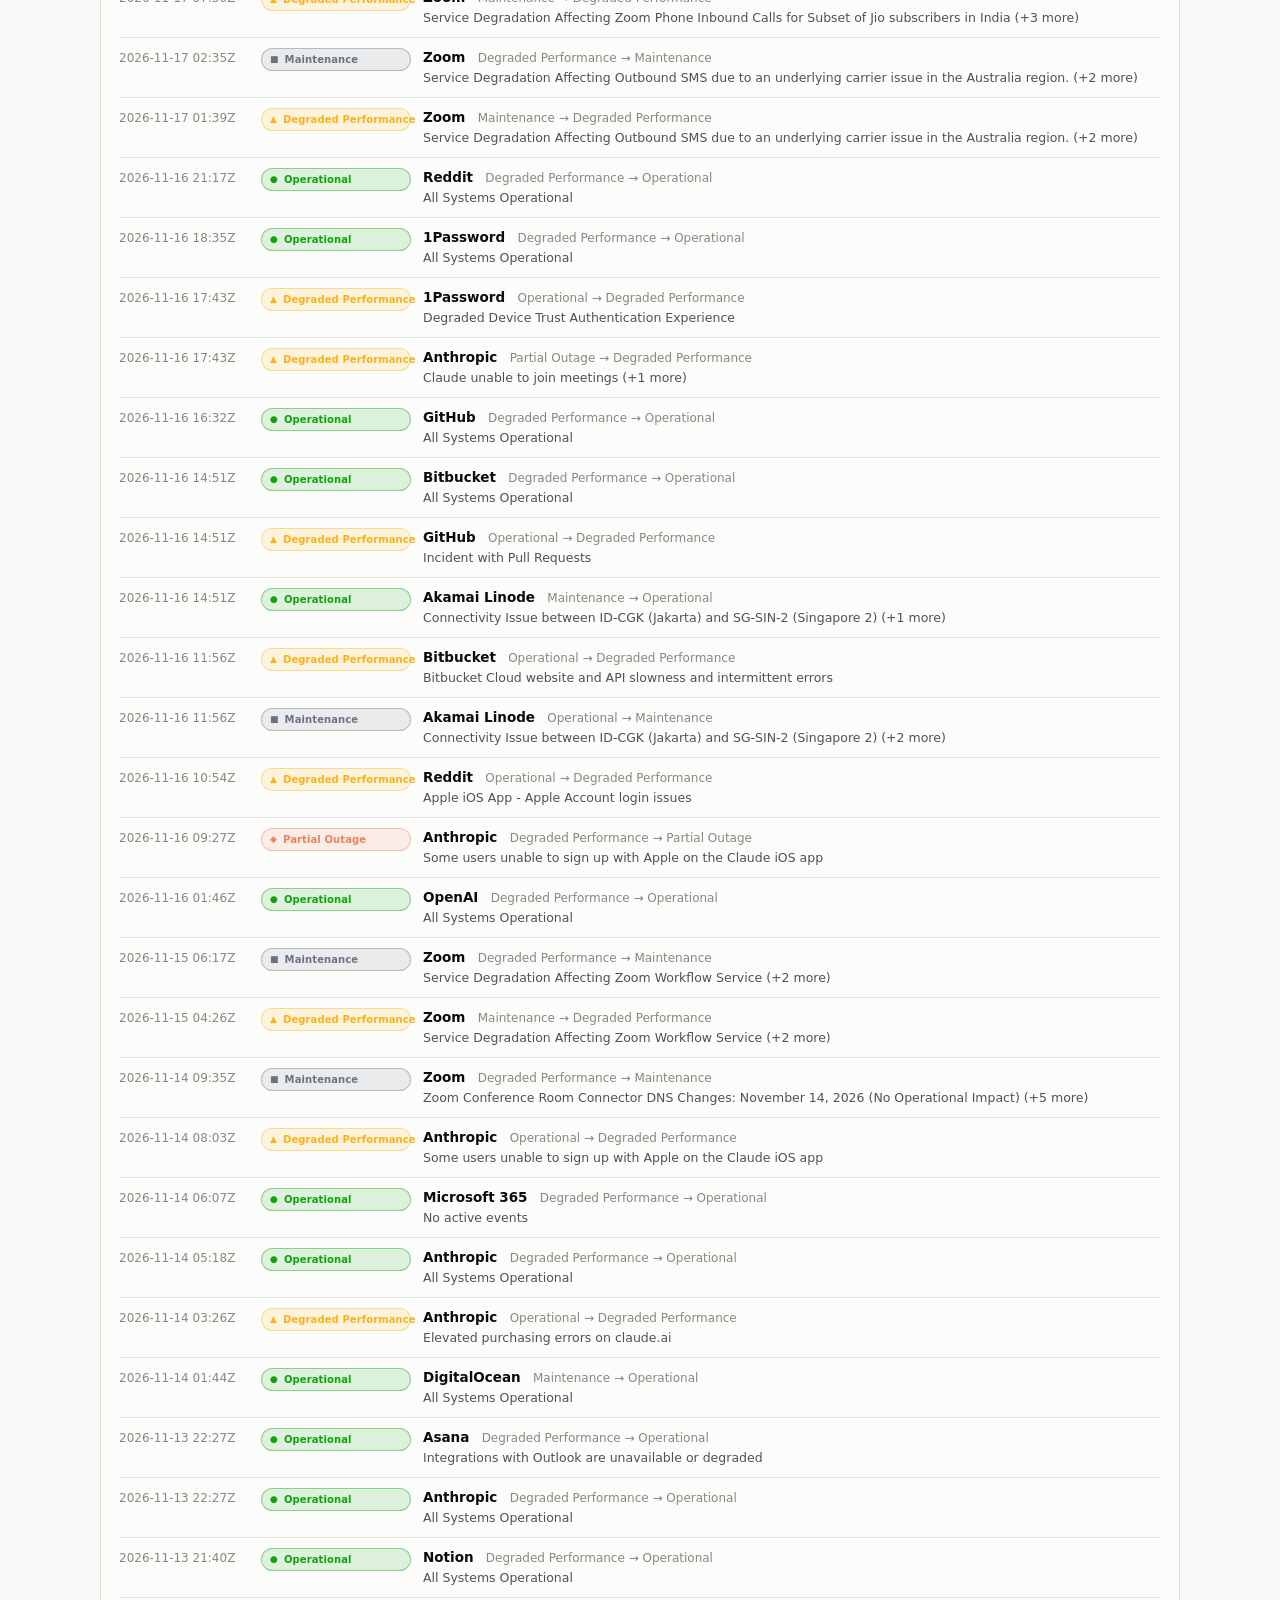
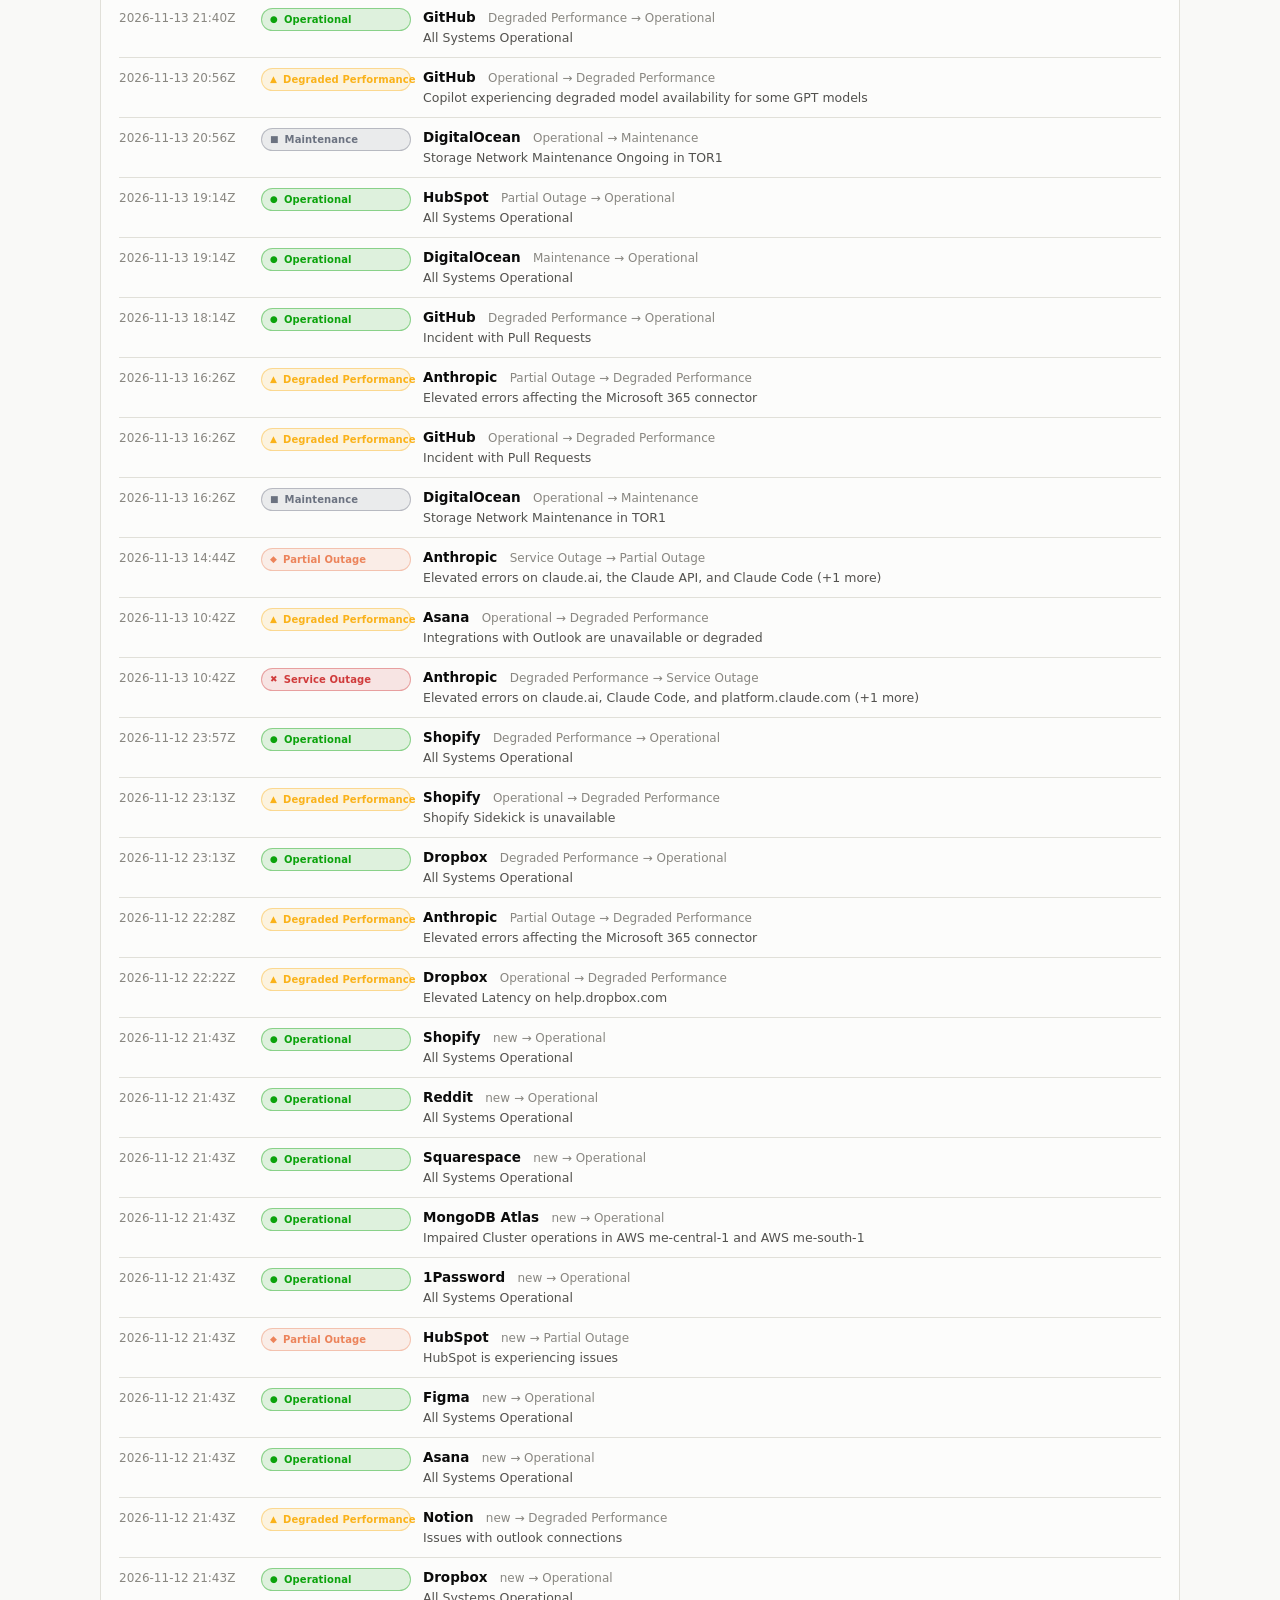
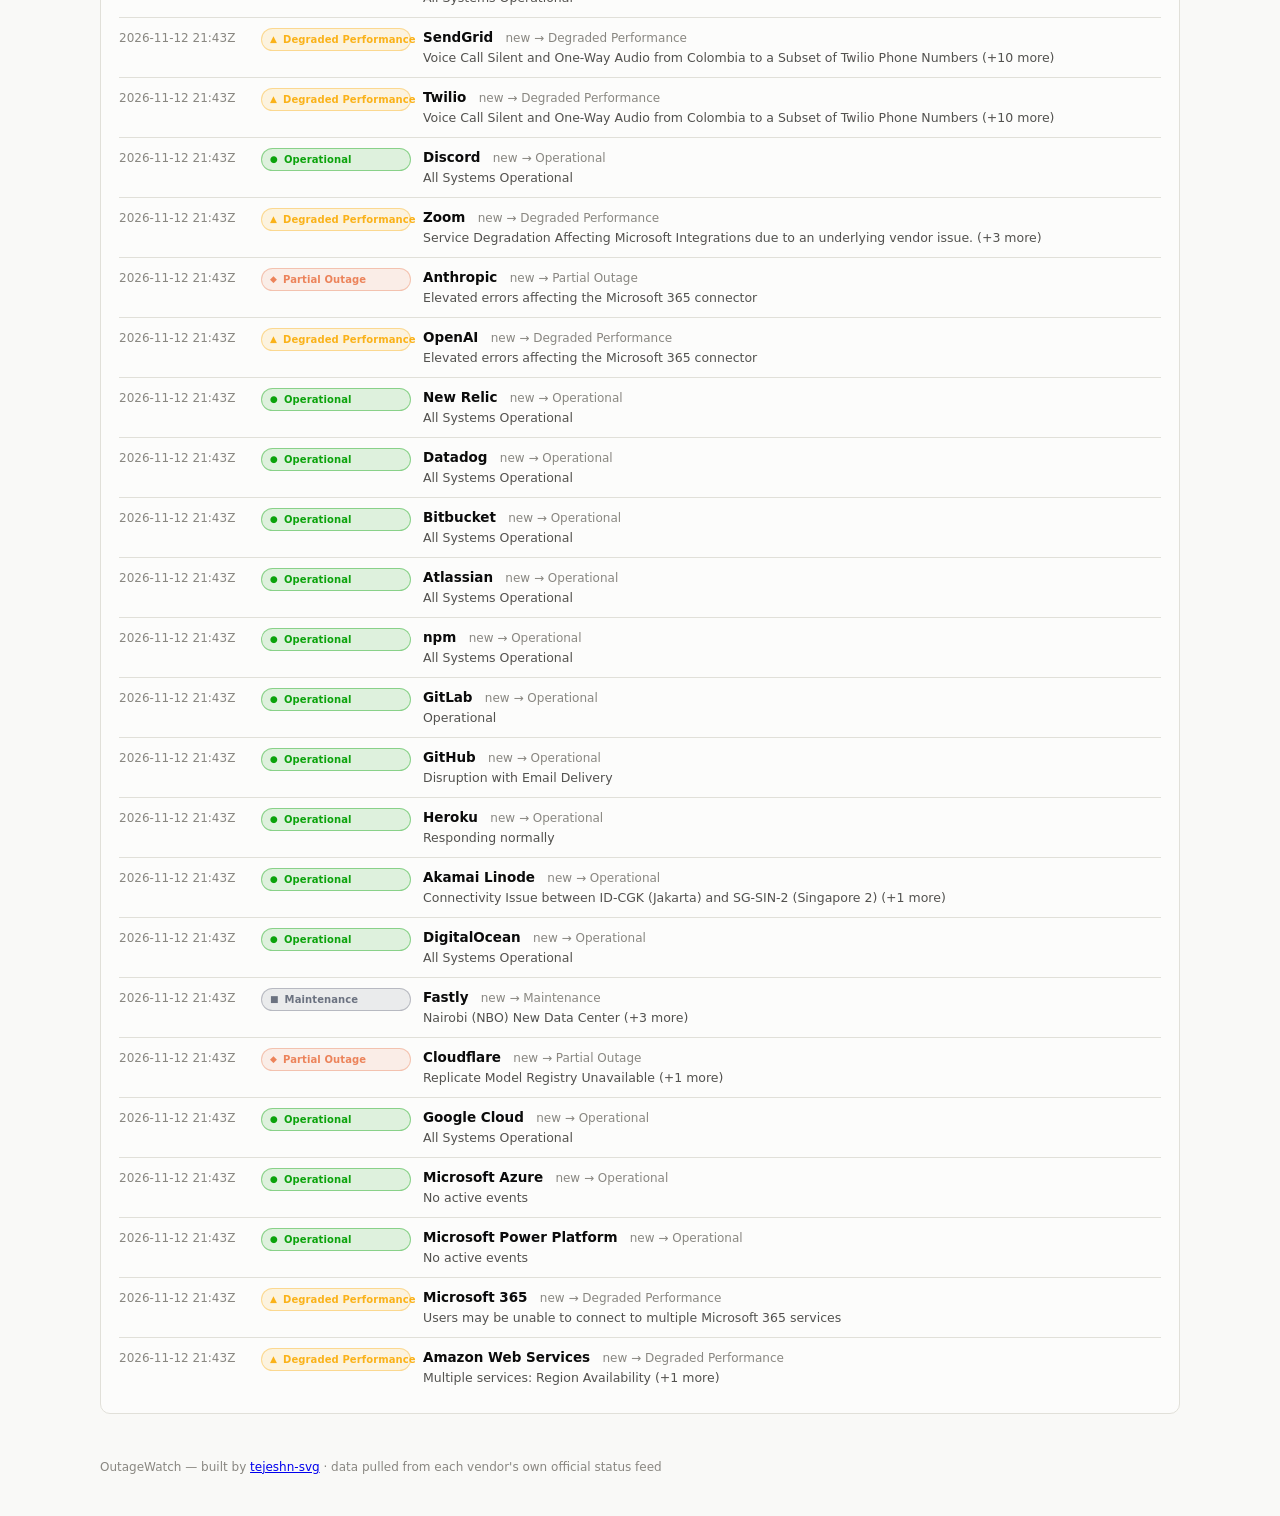
==== commit c5e4eeaa: "status: 2026-11-28 16:38 UTC" ====
--- a/docs/history.html
+++ b/docs/history.html
@@ -46,7 +46,7 @@
         <td>Cloudflare</td>
         <td class="num">4</td>
         <td class="num">10080</td>
-        <td class="num">0.000%</td>
+        <td class="num">-0.000%</td>
       </tr>
       
       <tr>
@@ -66,8 +66,8 @@
       <tr>
         <td>Anthropic</td>
         <td class="num">2</td>
-        <td class="num">6706</td>
-        <td class="num">33.473%</td>
+        <td class="num">6751</td>
+        <td class="num">33.025%</td>
       </tr>
       
       <tr>
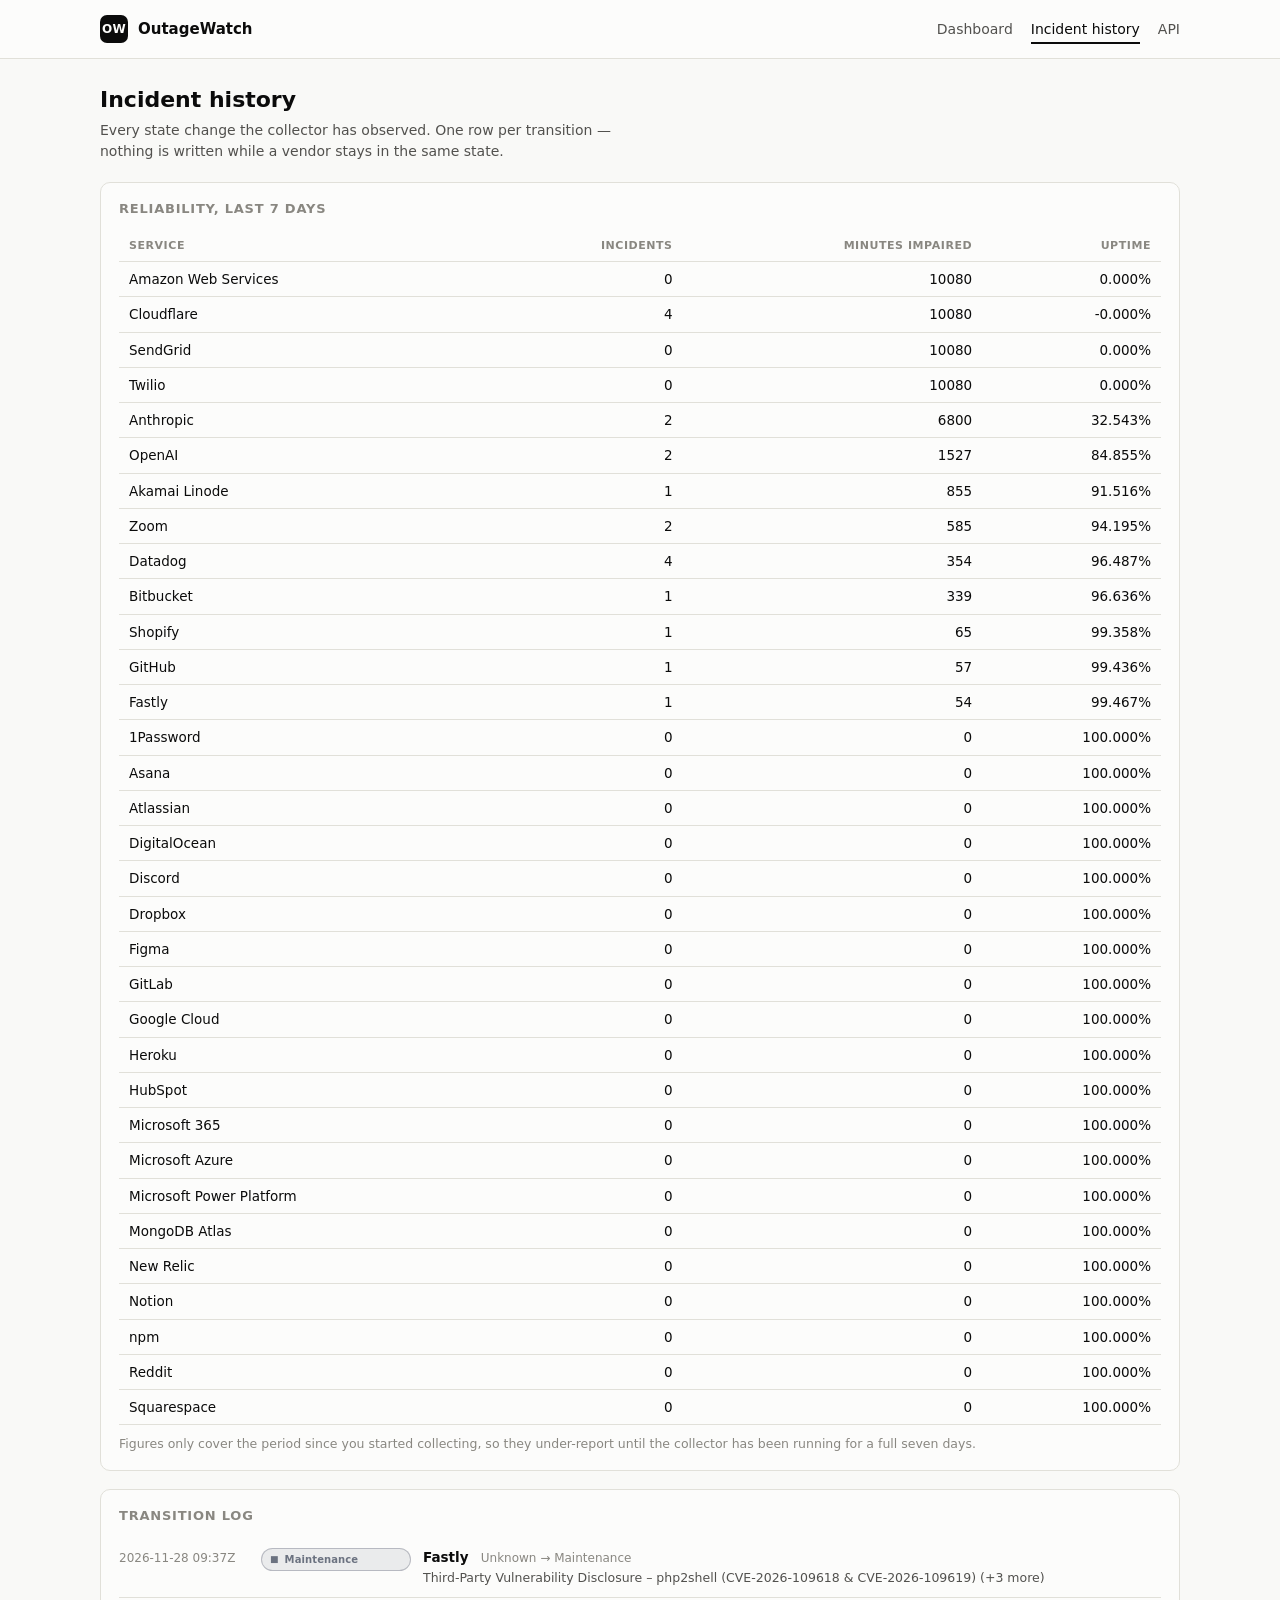
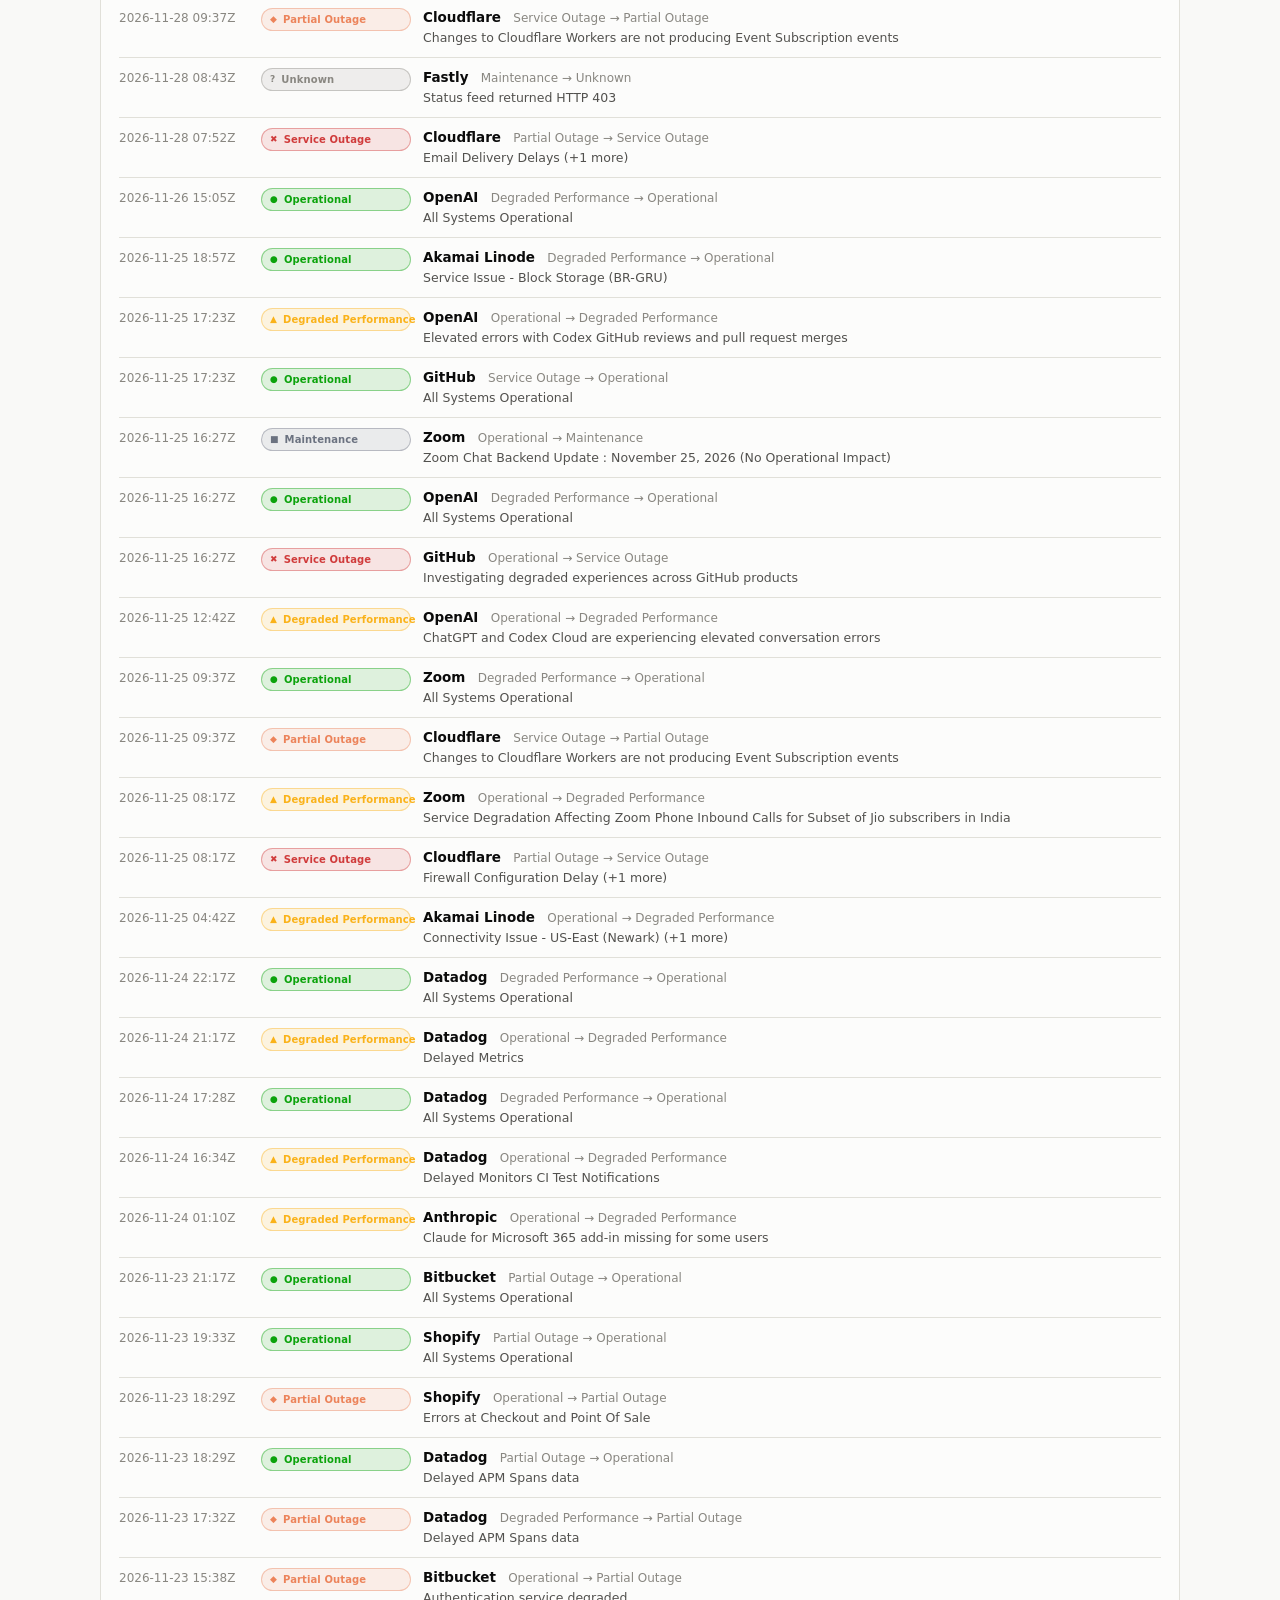
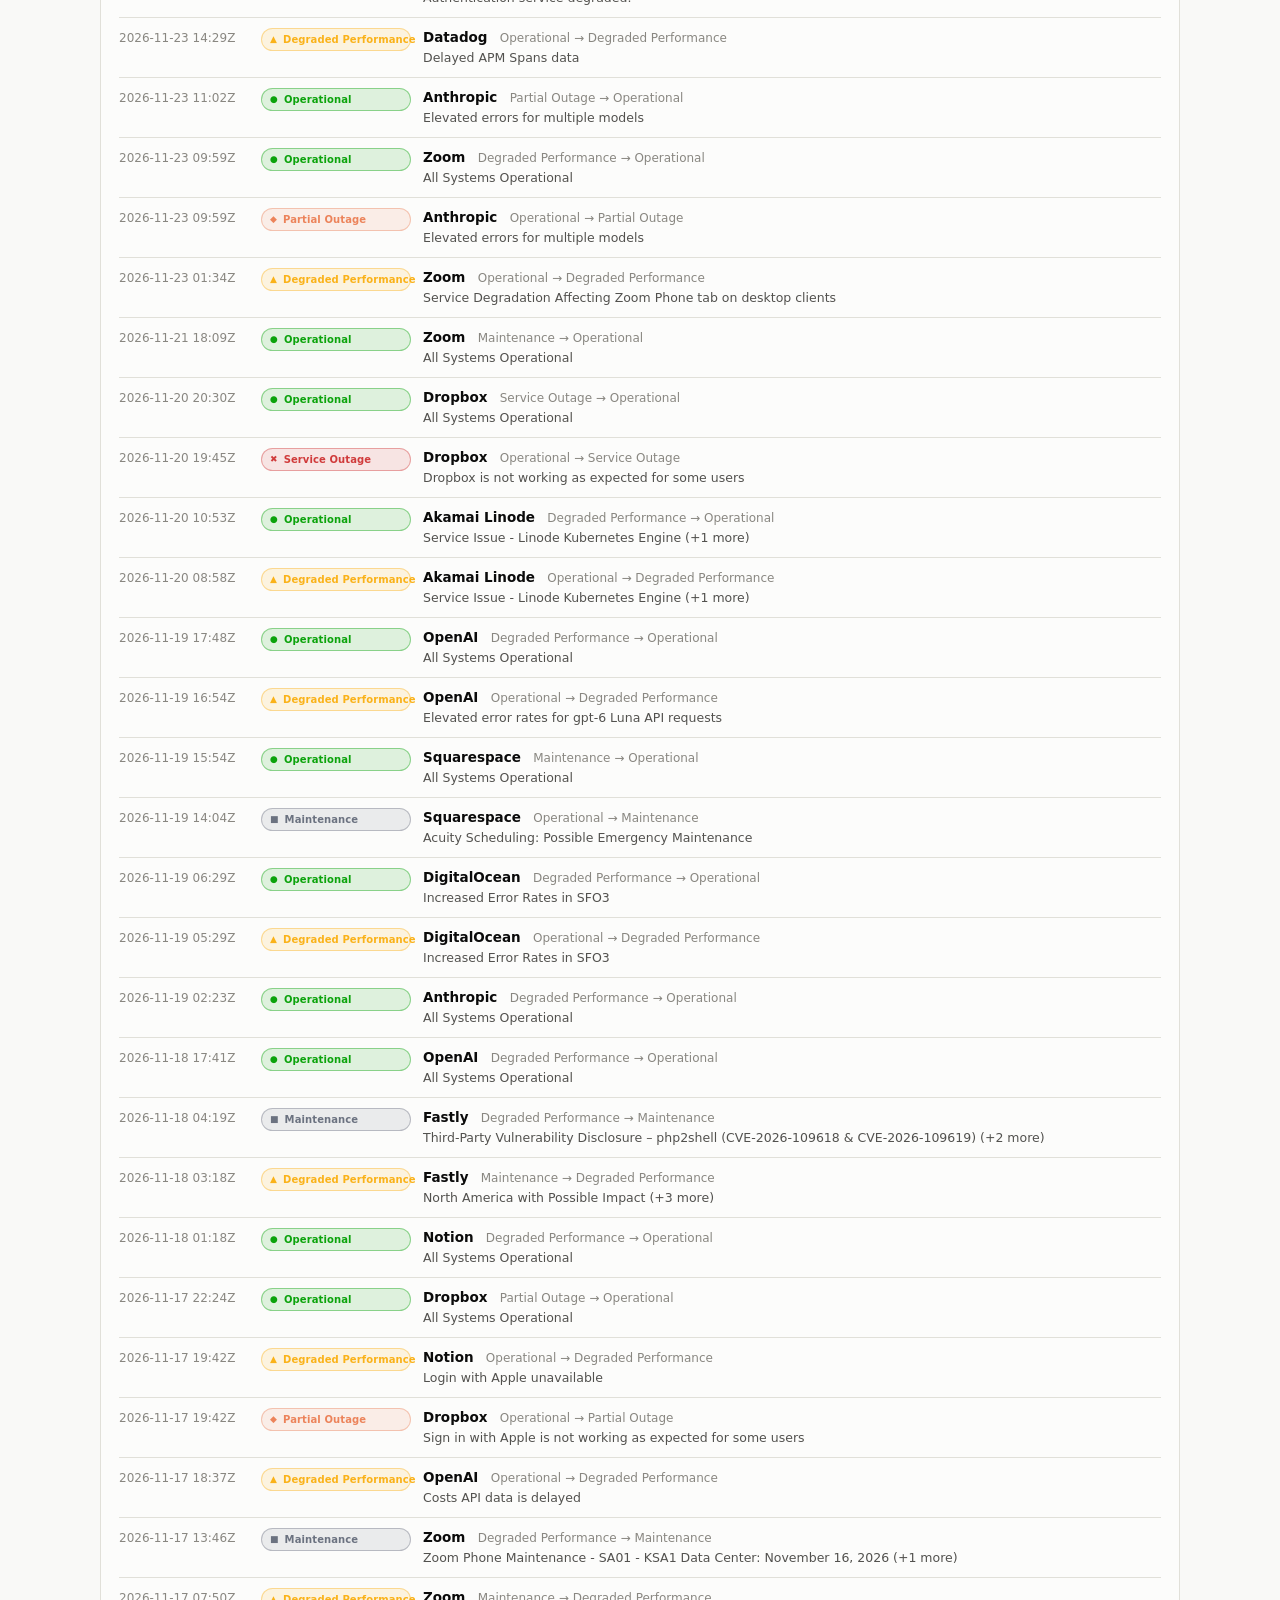
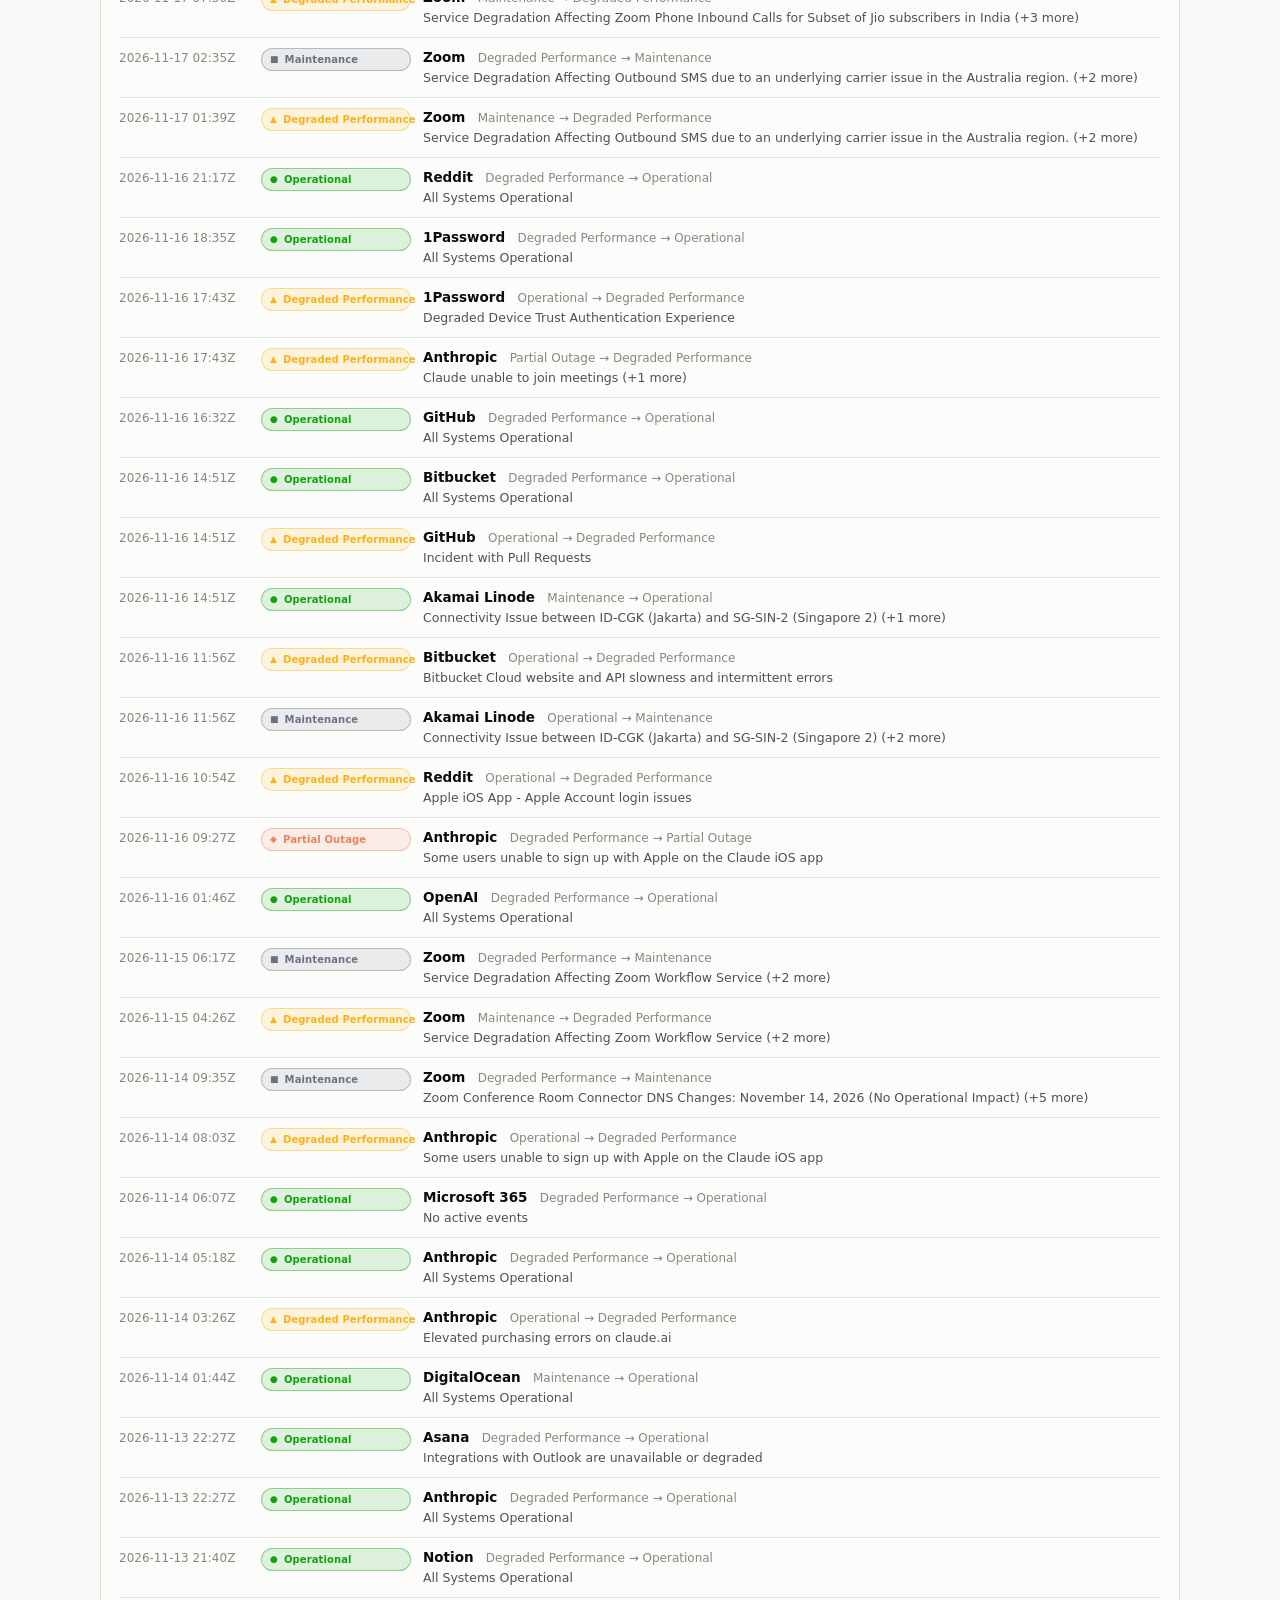
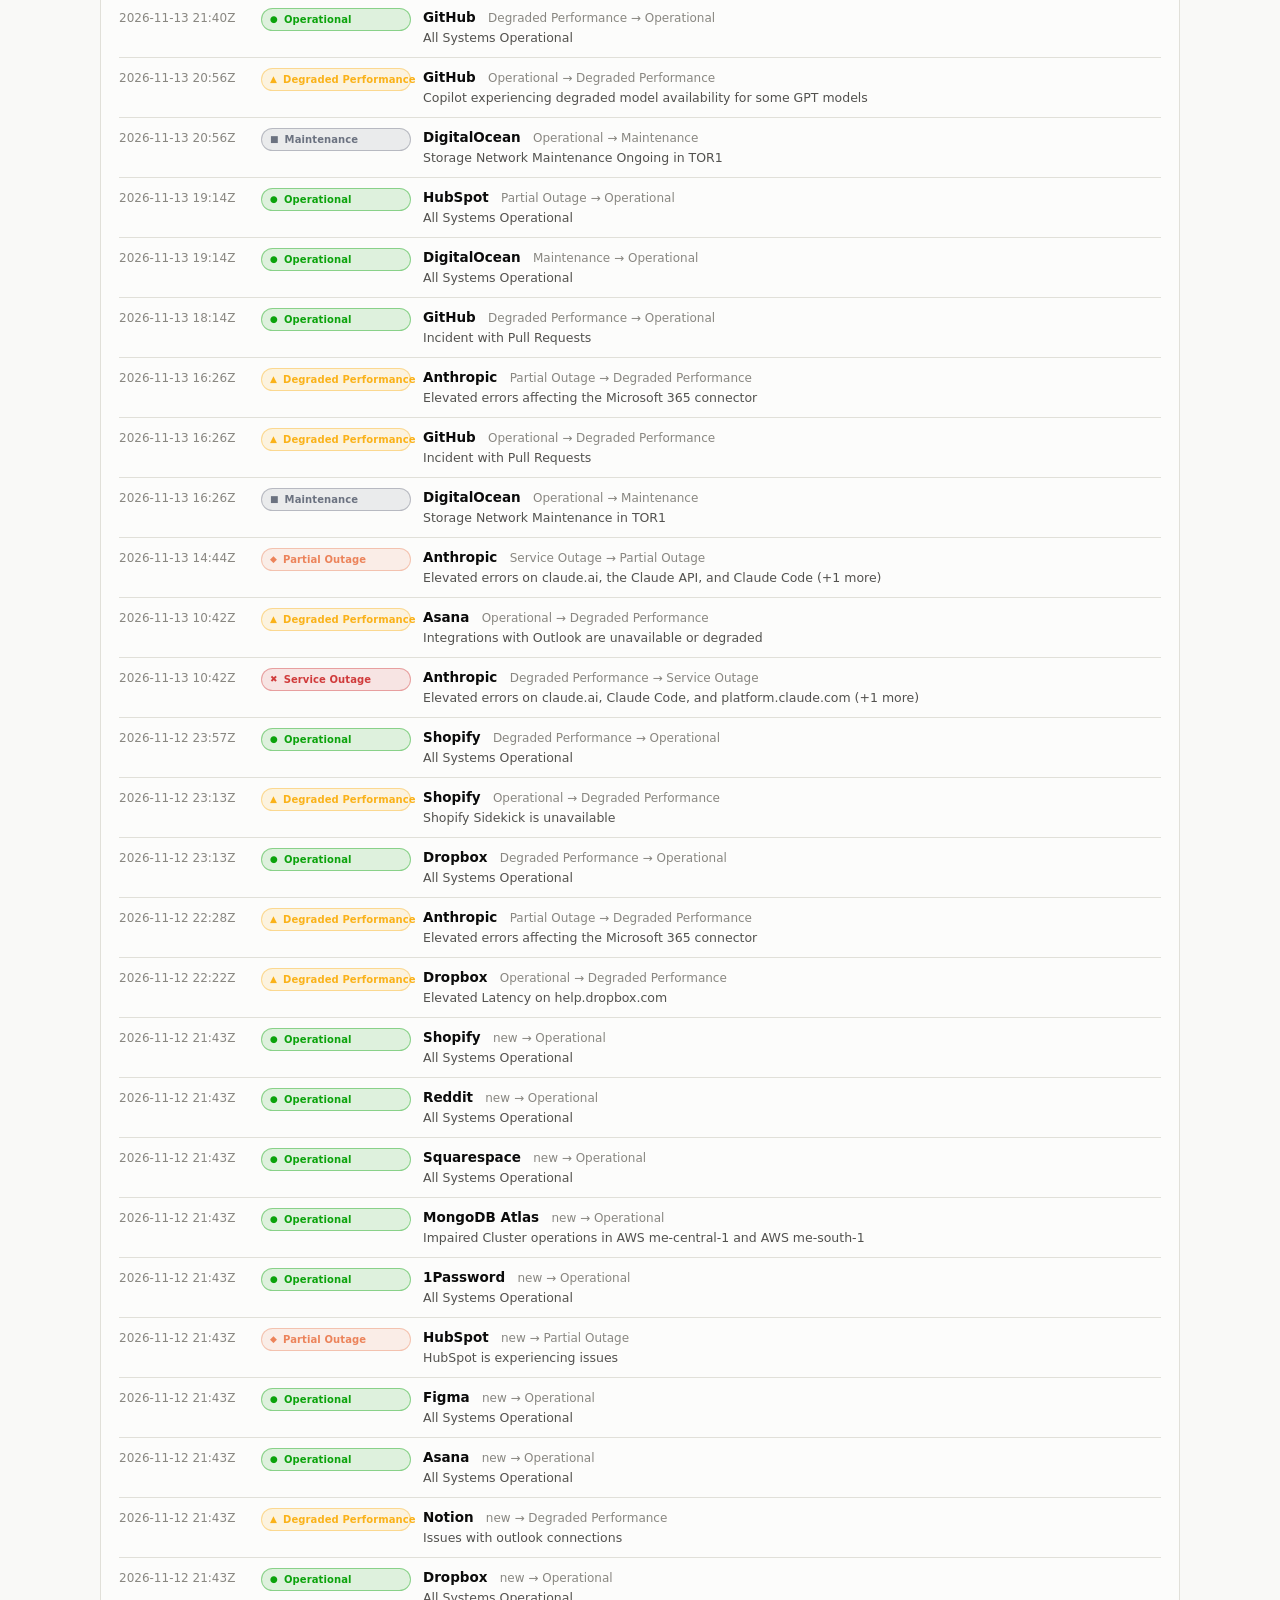
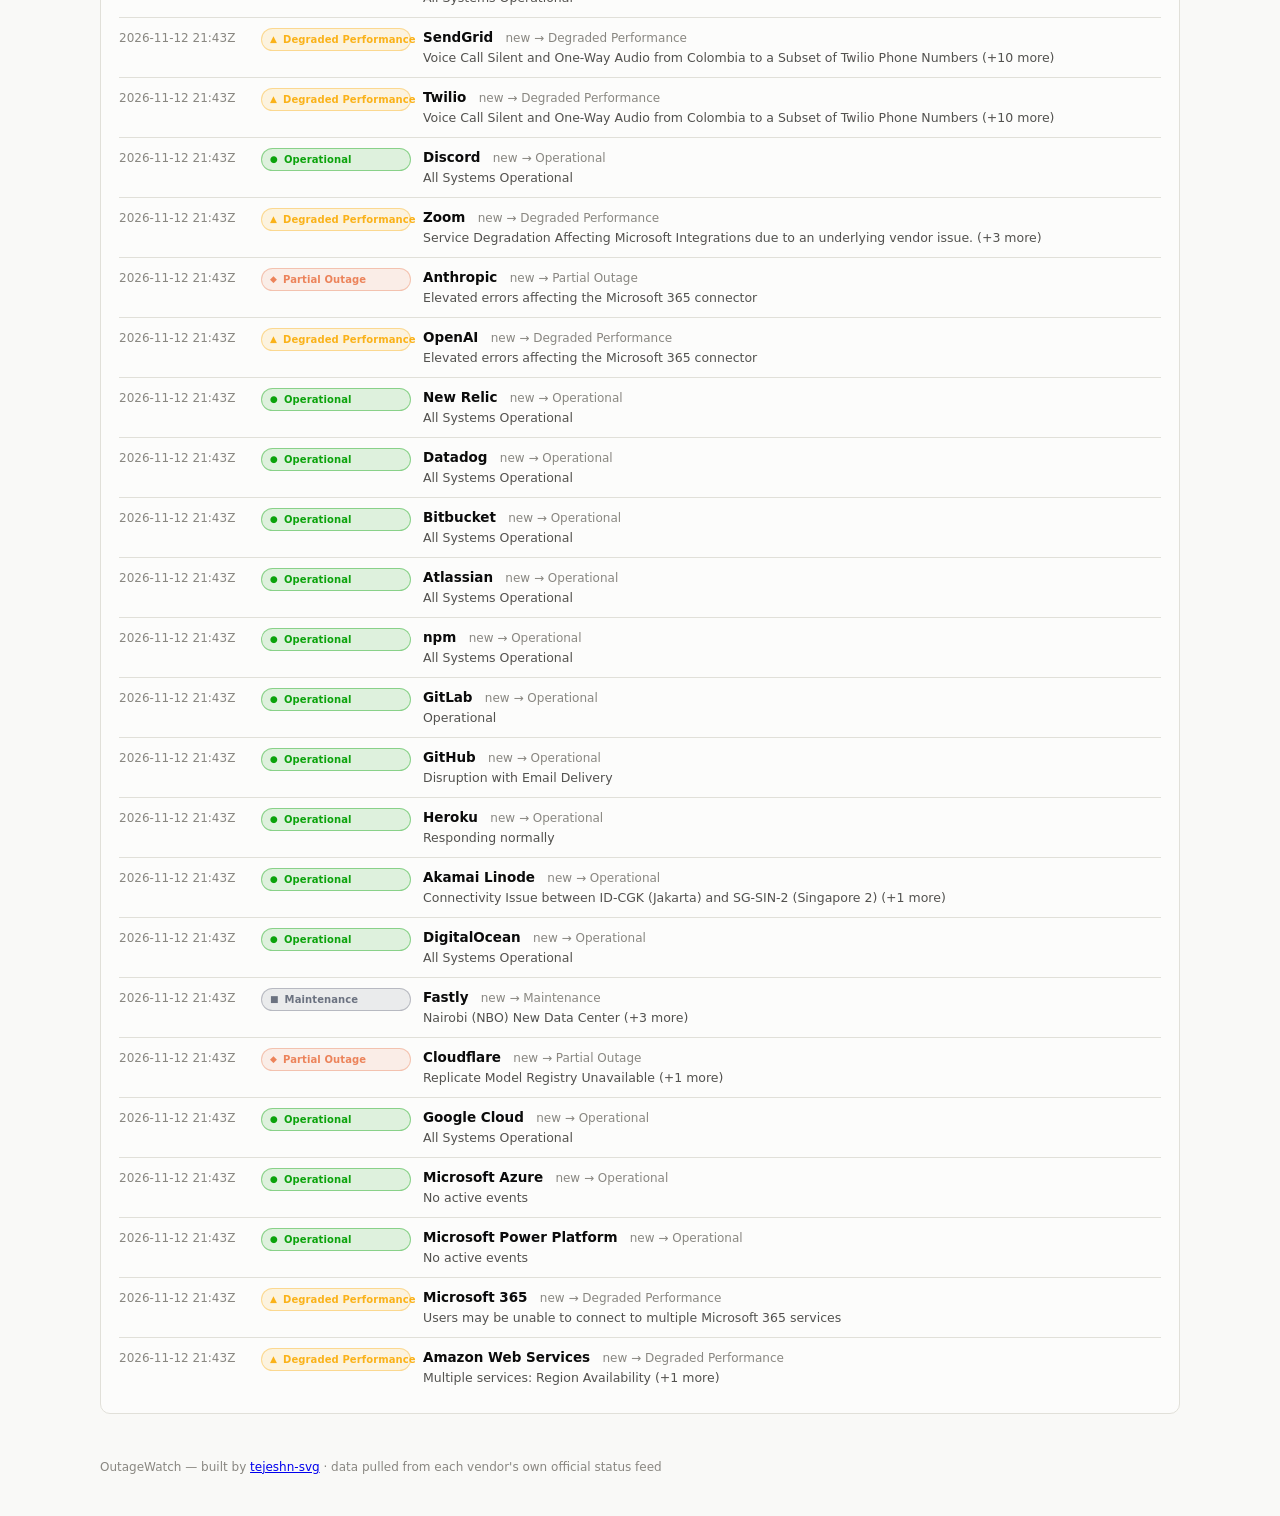
==== commit d6bfb0a6: "status: 2026-11-28 17:27 UTC" ====
--- a/docs/history.html
+++ b/docs/history.html
@@ -66,8 +66,8 @@
       <tr>
         <td>Anthropic</td>
         <td class="num">2</td>
-        <td class="num">6751</td>
-        <td class="num">33.025%</td>
+        <td class="num">6800</td>
+        <td class="num">32.543%</td>
       </tr>
       
       <tr>
